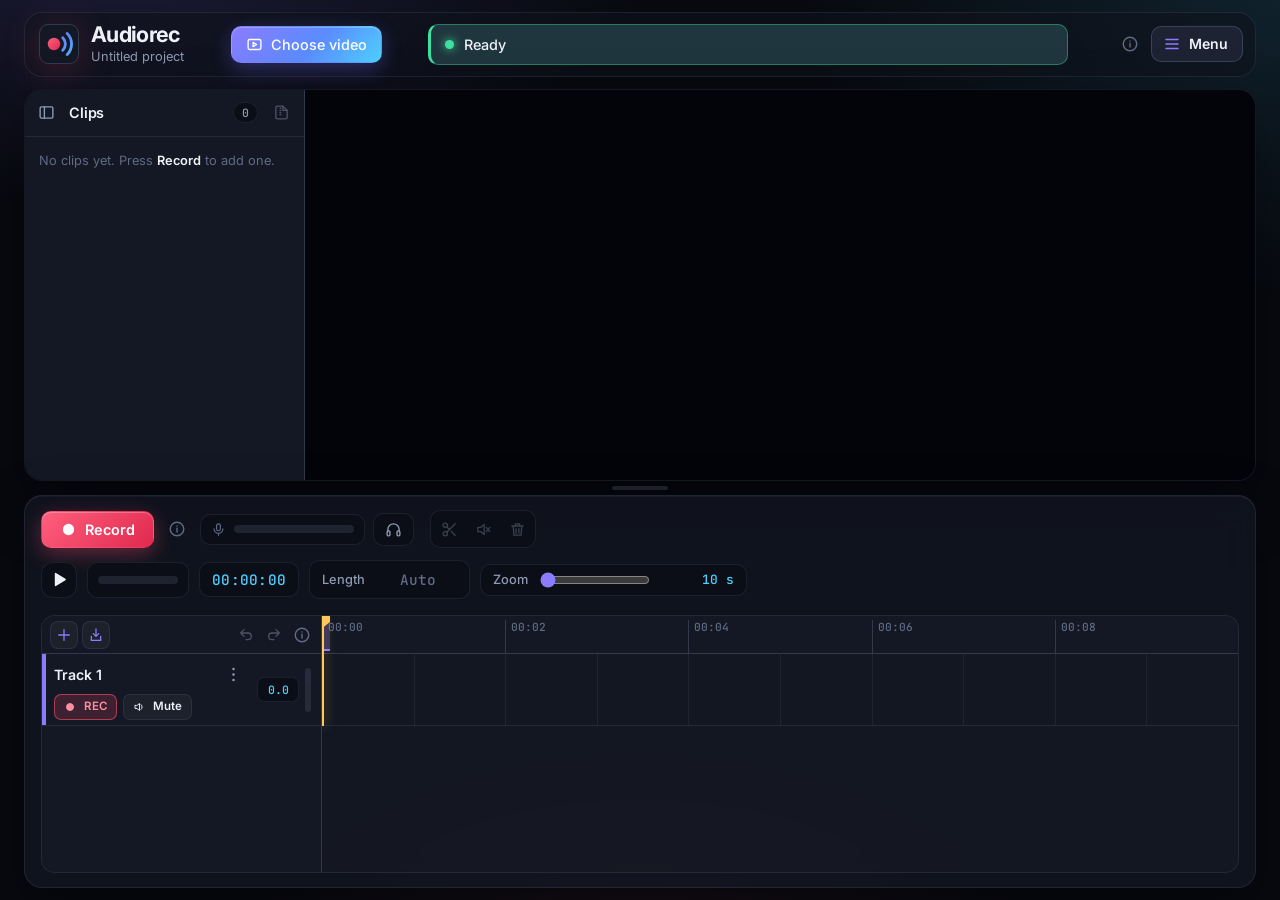
==== app/index.html @ 59762564 "Cut clips with C and keep the timeline view across reloads The cut shortcut moves from S to C. Selec" ====
<!doctype html>
<html lang="en">
<head>
  <meta charset="utf-8">
  <meta name="viewport" content="width=device-width, initial-scale=1">
  <title>Audiorec</title>
  <link rel="icon" type="image/svg+xml" href="data:image/svg+xml,%3Csvg xmlns='http://www.w3.org/2000/svg' viewBox='0 0 64 64'%3E%3Cdefs%3E%3ClinearGradient id='logo-wave' gradientUnits='userSpaceOnUse' x1='0' y1='0' x2='64' y2='64'%3E%3Cstop offset='0' stop-color='%238b7bff'/%3E%3Cstop offset='.55' stop-color='%235b8cff'/%3E%3Cstop offset='1' stop-color='%234fd1ff'/%3E%3C/linearGradient%3E%3ClinearGradient id='logo-dot' gradientUnits='userSpaceOnUse' x1='14' y1='22' x2='34' y2='42'%3E%3Cstop offset='0' stop-color='%23ff5f7e'/%3E%3Cstop offset='1' stop-color='%23e0294f'/%3E%3C/linearGradient%3E%3C/defs%3E%3Crect width='64' height='64' rx='15' fill='%23141824'/%3E%3Crect x='.75' y='.75' width='62.5' height='62.5' rx='14.25' fill='none' stroke='%2394a3c8' stroke-opacity='.28' stroke-width='1.5'/%3E%3Ccircle cx='24' cy='32' r='10' fill='url%28%23logo-dot%29'/%3E%3Cg fill='none' stroke='url%28%23logo-wave%29' stroke-width='4.5' stroke-linecap='round'%3E%3Cpath d='M38 22a14 14 0 0 1 0 20'/%3E%3Cpath d='M45 15a24 24 0 0 1 0 34'/%3E%3C/g%3E%3C/svg%3E">
  <link rel="preconnect" href="https://fonts.googleapis.com">
  <link rel="preconnect" href="https://fonts.gstatic.com" crossorigin>
  <link rel="stylesheet" href="https://fonts.googleapis.com/css2?family=Inter:wght@400;500;600;700&family=JetBrains+Mono:wght@500&display=swap">
  <link rel="stylesheet" href="style.css">
</head>
<body>
  <svg class="icon-library" xmlns="http://www.w3.org/2000/svg" aria-hidden="true"><symbol id="i-info" viewBox="0 0 24 24"><circle cx="12" cy="12" r="9"/><path d="M12 11v5m0-8h.01"/></symbol><symbol id="i-settings" viewBox="0 0 24 24"><path d="M10 2h4l.6 2.3 2 1.1 2.3-.6 2 3.5-1.7 1.7v2.4l1.7 1.7-2 3.5-2.3-.6-2 1.1L14 22h-4l-.6-2.3-2-1.1-2.3.6-2-3.5 1.7-1.7v-2.4L3.1 9.9l2-3.5 2.3.6 2-1.1z"/><circle cx="12" cy="12" r="3"/></symbol><symbol id="i-video" viewBox="0 0 24 24"><rect x="3" y="5" width="18" height="14" rx="2"/><path d="m10 9 5 3-5 3z"/></symbol><symbol id="i-volume" viewBox="0 0 24 24"><path d="M4 9v6h4l5 4V5L8 9zm12-2c3 2 3 8 0 10"/></symbol><symbol id="i-mute" viewBox="0 0 24 24"><path d="M4 9v6h4l5 4V5L8 9zm12 0 5 6m0-6-5 6"/></symbol><symbol id="i-record" viewBox="0 0 24 24"><circle cx="12" cy="12" r="7"/></symbol><symbol id="i-stop" viewBox="0 0 24 24"><rect x="5" y="5" width="14" height="14" rx="2"/></symbol><symbol id="i-plus" viewBox="0 0 24 24"><path d="M12 4v16M4 12h16"/></symbol><symbol id="i-save" viewBox="0 0 24 24"><path d="M4 3h14l3 3v15H3V3zm3 0v7h10V3M7 21v-8h10v8"/></symbol><symbol id="i-open" viewBox="0 0 24 24"><path d="M3 7h7l2 2h9l-2 11H3L1 9h2z"/></symbol><symbol id="i-download" viewBox="0 0 24 24"><path d="M12 3v13m-5-5 5 5 5-5M4 18v3h16v-3"/></symbol><symbol id="i-close" viewBox="0 0 24 24"><path d="M5 5 19 19M19 5 5 19"/></symbol><symbol id="i-file-plus" viewBox="0 0 24 24"><path d="M14 3H6v18h12V7zm0 0v4h4M12 11v6m-3-3h6"/></symbol><symbol id="i-wave" viewBox="0 0 24 24"><path d="M3 12h2m3-5v10m4-14v18m4-13v8m4-5v2"/></symbol><symbol id="i-menu" viewBox="0 0 24 24"><path d="M4 6h16M4 12h16M4 18h16"/></symbol><symbol id="i-sidebar" viewBox="0 0 24 24"><rect x="3" y="4" width="18" height="16" rx="2"/><path d="M9 4v16"/></symbol><symbol id="i-zip" viewBox="0 0 24 24"><path d="M14 3H6a2 2 0 0 0-2 2v14a2 2 0 0 0 2 2h12a2 2 0 0 0 2-2V9z"/><path d="M14 3v6h6M10 6h1m-1 3h1m-1 3h1m-1 3h1"/></symbol><symbol id="i-more" viewBox="0 0 24 24"><circle cx="12" cy="5" r="1.6" fill="currentColor" stroke="none"/><circle cx="12" cy="12" r="1.6" fill="currentColor" stroke="none"/><circle cx="12" cy="19" r="1.6" fill="currentColor" stroke="none"/></symbol><symbol id="i-scissors" viewBox="0 0 24 24"><circle cx="6" cy="6" r="3"/><circle cx="6" cy="18" r="3"/><path d="M20 4 8.1 15.9M14.5 14.5 20 20M8.1 8.1 12 12"/></symbol><symbol id="i-trash" viewBox="0 0 24 24"><path d="M4 7h16M10 11v6m4-6v6M6 7l1 13h10l1-13M9 7V4h6v3"/></symbol><symbol id="i-undo" viewBox="0 0 24 24"><path d="M9 14 4 9l5-5M4 9h11a5 5 0 0 1 0 10h-3"/></symbol><symbol id="i-redo" viewBox="0 0 24 24"><path d="m15 14 5-5-5-5M20 9H9a5 5 0 0 0 0 10h3"/></symbol><symbol id="i-mic" viewBox="0 0 24 24"><rect x="9" y="3" width="6" height="11" rx="3"/><path d="M5 11a7 7 0 0 0 14 0M12 18v3"/></symbol><symbol id="i-headphones" viewBox="0 0 24 24"><path d="M4 15v-3a8 8 0 0 1 16 0v3"/><rect x="3" y="14" width="4" height="7" rx="1.5"/><rect x="17" y="14" width="4" height="7" rx="1.5"/></symbol><symbol id="i-import" viewBox="0 0 24 24"><path d="M12 3v11m-4-4 4 4 4-4M5 14v6h14v-6"/></symbol><symbol id="i-play" viewBox="0 0 24 24"><path d="M7 4.5v15l12-7.5z"/></symbol><symbol id="i-pause" viewBox="0 0 24 24"><path d="M8 5v14m8-14v14"/></symbol><symbol id="i-layers" viewBox="0 0 24 24"><path d="m12 3 9 5-9 5-9-5zm-9 9 9 5 9-5M3 16l9 5 9-5"/></symbol></svg>
  <main class="app">
    <header class="topbar">
      <div class="brand"><svg class="logo" viewBox="0 0 64 64" aria-hidden="true"><defs><linearGradient id="logo-wave" gradientUnits="userSpaceOnUse" x1="0" y1="0" x2="64" y2="64"><stop offset="0" stop-color="#8b7bff"/><stop offset=".55" stop-color="#5b8cff"/><stop offset="1" stop-color="#4fd1ff"/></linearGradient><linearGradient id="logo-dot" gradientUnits="userSpaceOnUse" x1="14" y1="22" x2="34" y2="42"><stop offset="0" stop-color="#ff5f7e"/><stop offset="1" stop-color="#e0294f"/></linearGradient></defs><rect width="64" height="64" rx="15" fill="#141824"/><rect x=".75" y=".75" width="62.5" height="62.5" rx="14.25" fill="none" stroke="#94a3c8" stroke-opacity=".28" stroke-width="1.5"/><circle cx="24" cy="32" r="10" fill="url(#logo-dot)"/><g fill="none" stroke="url(#logo-wave)" stroke-width="4.5" stroke-linecap="round"><path d="M38 22a14 14 0 0 1 0 20"/><path d="M45 15a24 24 0 0 1 0 34"/></g></svg><div><h1>Audiorec</h1><p id="project-name" class="project-name">Untitled project</p></div></div>
      <div class="video-controls"><label id="video-picker" class="button video-picker" for="video-file" title="Choose video"><svg class="icon"><use href="#i-video"/></svg><span id="video-name" class="video-name">Choose video</span></label><input id="video-file" type="file" accept="video/*" hidden></div>
      <span id="status" role="status" aria-live="polite">Ready</span>
      <div class="header-actions"><button class="info-button" type="button" data-tip="tip-files" aria-haspopup="dialog" aria-label="About saving and exporting" title="About saving and exporting"><svg class="icon"><use href="#i-info"/></svg></button><button id="project-menu-button" class="menu-button" type="button" popovertarget="project-menu" title="Project, export and settings"><svg class="icon"><use href="#i-menu"/></svg>Menu</button></div>
      <div id="project-menu" class="menu" popover><button id="new-project" class="menu-item" type="button" title="New project"><svg class="icon"><use href="#i-file-plus"/></svg>New project</button><button id="open-project-button" class="menu-item" type="button" title="Open project"><svg class="icon"><use href="#i-open"/></svg>Open project…</button><input id="open-project" type="file" accept=".audiorec" hidden><button id="save-project" class="menu-item" type="button" title="Save project"><svg class="icon"><use href="#i-save"/></svg>Save project</button><div class="menu-separator" role="separator"></div><button id="export" class="menu-item" type="button" aria-haspopup="dialog" title="Export audio or video"><svg class="icon"><use href="#i-download"/></svg>Export…</button><div class="menu-separator" role="separator"></div><button id="open-settings" class="menu-item" type="button" aria-haspopup="dialog" aria-controls="device-dialog" title="Device settings"><svg class="icon"><use href="#i-settings"/></svg>Settings</button></div>
      <dialog id="tip-files" class="tip" aria-labelledby="tip-files-title"><div class="dialog-heading"><h2 id="tip-files-title"><svg class="icon"><use href="#i-info"/></svg>Saving &amp; exporting</h2><button type="button" class="icon-button ghost tip-close" aria-label="Close" title="Close (Esc)"><svg class="icon"><use href="#i-close"/></svg></button></div><div class="tip-body" tabindex="-1" autofocus><p>The project <strong>autosaves</strong> in this browser.</p><p><strong>New project</strong> clears the video and all recordings — save a copy first if you want to keep them.</p><p><strong>Save project</strong> writes a <code>.audiorec</code> file (video + recordings). The first time it asks where to save; after that — or after <strong>Open project</strong> — it overwrites the same file.</p><p><strong>Export</strong> saves <strong>Audio only</strong> (a WAV of the unmuted tracks) or <strong>Video + audio</strong> (an MP4 with the original picture and the new mix). Choose the <strong>start</strong> and <strong>end</strong>; by default they are the two <strong>export markers</strong> on the timeline ruler, which start at 0 and at the timeline <strong>Length</strong> (the video length unless you set one). Silence is added where nothing plays. The video&#39;s own audio is mixed in only if you tick it.</p></div></dialog>
      <dialog id="tip-recording" class="tip" aria-labelledby="tip-recording-title"><div class="dialog-heading"><h2 id="tip-recording-title"><svg class="icon"><use href="#i-info"/></svg>Recording</h2><button type="button" class="icon-button ghost tip-close" aria-label="Close" title="Close (Esc)"><svg class="icon"><use href="#i-close"/></svg></button></div><div class="tip-body" tabindex="-1" autofocus><p>Choose a video, enable <strong>REC</strong> on the tracks you want, then press <strong>Record</strong> and speak while it plays.</p><p><kbd>Space</kbd> play / pause · <kbd>*</kbd> start / stop recording · <kbd>W</kbd> full screen</p><p><strong>Mute</strong> on the <strong>Video audio</strong> row silences the video&#39;s own sound. It only affects what you hear; Export has its own option for the video audio.</p></div></dialog>
    </header>
    <section id="video-panel" class="panel video-panel" aria-label="Clips and video">
      <aside id="clip-list" class="clip-list" aria-label="Clips"><div class="clip-list-heading"><button id="clip-list-toggle" class="clip-tool ghost" type="button" aria-expanded="true" aria-controls="clip-items" title="Hide the clip list"><svg class="icon"><use href="#i-sidebar"/></svg></button><h2>Clips</h2><span id="clip-count" class="clip-count">0</span><button id="clip-zip" class="clip-tool ghost" type="button" title="Download all clips as a ZIP of WAV files" disabled><svg class="icon"><use href="#i-zip"/></svg></button></div><ol id="clip-items" class="clip-items"></ol><p id="clip-empty" class="clip-empty">No clips yet. Press <strong>Record</strong> to add one.</p></aside>
      <div class="video-frame"><video id="video" playsinline></video><span id="rec-badge" class="rec-badge" aria-hidden="true">REC</span></div>
    </section>
    <div id="splitter" class="splitter" role="separator" aria-orientation="horizontal" aria-label="Resize video and tracks panels" tabindex="0" title="Drag to resize panels (double-click: reset)"></div>
    <section id="tracks-panel" class="panel tracks-panel" aria-label="Audio tracks">
      <div class="section-heading"><div class="heading-start"><div class="record-controls"><button id="record" class="record" type="button" title="Record (*)"><svg class="icon"><use href="#i-record"/></svg>Record</button><button class="info-button" type="button" data-tip="tip-recording" aria-haspopup="dialog" aria-label="How recording works" title="How recording works"><svg class="icon"><use href="#i-info"/></svg></button><button id="input-meter" class="input-meter" type="button" aria-pressed="false" aria-label="Microphone input level" title="Input level: click to listen to the microphone"><svg class="icon"><use href="#i-mic"/></svg><span class="meter-track"><span id="input-meter-fill" class="meter-fill"></span></span></button><button id="monitor" class="monitor-button" type="button" aria-pressed="false" aria-label="Monitor microphone" title="Monitor: hear the microphone"><svg class="icon"><use href="#i-headphones"/></svg></button></div><div class="clip-actions" role="group" aria-label="Clip editing"><button id="cut-clip" class="clip-action" type="button" title="Cut the selected clip at the playhead (C)" disabled><svg class="icon"><use href="#i-scissors"/></svg></button><button id="mute-clips" class="clip-action" type="button" aria-pressed="false" title="Mute the selected clips (M)" disabled><svg class="icon"><use href="#i-mute"/></svg></button><button id="delete-clips" class="clip-action danger-action" type="button" title="Delete the selected clips (Del)" disabled><svg class="icon"><use href="#i-trash"/></svg></button></div></div><div class="heading-actions"><button id="play" class="icon-button play-button" type="button" aria-pressed="false" aria-label="Play" title="Play (Space)"><svg class="icon"><use href="#i-play"/></svg></button><span class="master-meter" title="Output level (all tracks and video)"><span class="meter-track"><span id="master-meter" class="meter-fill"></span></span></span><span id="time-display" class="time-display" aria-label="Playback position">00:00.0</span><label class="length-field" title="Timeline length: mm:ss:ff, mm:ss or seconds; empty = video length. Also the default export range"><span>Length</span><input id="timeline-length" type="text" inputmode="decimal" autocomplete="off" spellcheck="false" placeholder="Auto" aria-label="Timeline length"></label><label class="zoom" title="Visible timeline length (+ / -)"><span>Zoom</span><input id="zoom" type="range" min="0" max="1000" step="1" value="0" aria-label="Visible timeline length"><output id="zoom-level" for="zoom" class="zoom-level">10 s</output></label><div id="volume-popover" class="menu volume-popover" popover><span id="volume-title" class="menu-label"></span><input id="volume-slider" class="volume-slider" type="range" min="0" max="1000" aria-label="Volume"><output id="volume-level" class="volume-level" for="volume-slider"></output><span class="volume-hint">Double-click: 0 dB</span></div></div></div>
      <dialog id="tip-tracks" class="tip" aria-labelledby="tip-tracks-title"><div class="dialog-heading"><h2 id="tip-tracks-title"><svg class="icon"><use href="#i-info"/></svg>Editing tracks</h2><button type="button" class="icon-button ghost tip-close" aria-label="Close" title="Close (Esc)"><svg class="icon"><use href="#i-close"/></svg></button></div><div class="tip-body" tabindex="-1" autofocus><p><strong>Drag</strong> a clip to move it; drag its <strong>edges</strong> to trim start and end. Drop it on <strong>another track</strong> to move it there at the same time position. Hold <kbd>Alt</kbd> while you start dragging to <strong>duplicate</strong> the selected clips instead.</p><p><strong>Double-click</strong> a track or clip name to rename it.</p><p><strong>Click</strong> a clip to select it, <kbd>Shift</kbd>+click to select more, or drag a box over empty space (<kbd>Shift</kbd> adds to the selection); <kbd>Del</kbd> or the trash button removes the selected clips, <kbd>Esc</kbd> clears the selection.</p><p><kbd>C</kbd> or the scissors button <strong>cuts</strong> the selected clips in two at the playhead; <kbd>M</kbd> or the speaker button <strong>mutes</strong> them (press again to unmute).</p><p><kbd>Ctrl</kbd>+<kbd>Z</kbd> undo · <kbd>Ctrl</kbd>+<kbd>Shift</kbd>+<kbd>Z</kbd> or <kbd>Ctrl</kbd>+<kbd>Y</kbd> redo, for every change to tracks and clips.</p><p><strong>Click or drag on the ruler</strong> to move through the video; hold it near an edge to scroll, faster the longer you hold. Times read <code>min:sec:frame</code>, using the video&#39;s frame rate. </p><p>The two <strong>export markers</strong> on the ruler set what Export saves: drag them, press <kbd>I</kbd> / <kbd>O</kbd> to place them at the playhead, double-click one to reset it.</p><p><strong>Zoom</strong> with the slider, <kbd>+</kbd> / <kbd>-</kbd>, or <kbd>Ctrl</kbd> + mouse wheel over the timeline. Fully left shows the whole video; fully right shows 1 second.</p><p>The <strong>import</strong> button above the track names adds audio files at the playhead on the REC track, or drag files from your computer onto a track to place them where you drop.</p><p><strong>Mute</strong> silences a track in playback and leaves it out of the export.</p><p>The <strong>Video audio</strong> row at the top shows the sound of the video, so you can time your voice to it. It can&#39;t be edited; Export can include it.</p></div></dialog>
      <div class="track-area"><div id="track-headers" class="track-headers"><div class="ruler-spacer track-tools"><button id="add-track" class="tool-button" type="button" title="Add track"><svg class="icon"><use href="#i-plus"/></svg></button><button id="import-audio" class="tool-button" type="button" title="Import audio files at the playhead on the REC track"><svg class="icon"><use href="#i-import"/></svg></button><input id="import-file" type="file" accept="audio/*" multiple hidden><span class="track-tools-end"><div class="history" role="group" aria-label="Undo and redo"><button id="undo" class="tool-icon ghost" type="button" aria-label="Undo" title="Undo (Ctrl+Z)" disabled><svg class="icon"><use href="#i-undo"/></svg></button><button id="redo" class="tool-icon ghost" type="button" aria-label="Redo" title="Redo (Ctrl+Shift+Z)" disabled><svg class="icon"><use href="#i-redo"/></svg></button></div><button class="info-button" type="button" data-tip="tip-tracks" aria-haspopup="dialog" aria-label="How to edit tracks" title="How to edit tracks"><svg class="icon"><use href="#i-info"/></svg></button></span></div><div id="video-audio-head" class="track-head video-audio-head" title="Audio of the video: not editable; Export can include it" hidden><div class="track-head-top"><svg class="icon"><use href="#i-video"/></svg><span class="track-name">Video audio</span></div><div class="track-head-bottom"><button id="video-audio-mute" class="muted" type="button" aria-pressed="false" aria-label="Mute video audio"></button></div><div class="track-mix"><button id="video-audio-volume" class="volume-handle" type="button" aria-haspopup="true">0.0</button><span class="out-meter" title="Output level"><span id="video-audio-meter" class="out-meter-fill"></span></span></div></div><div id="track-heads" class="track-heads"></div></div><div id="timeline-scroll" class="timeline-scroll"><div id="timeline" class="timeline"><div id="ruler" class="ruler" title="Move video playhead (click or drag)" aria-label="Video position"></div><div id="video-audio-row" class="lane-row video-audio-row" hidden><div id="video-audio-lane" class="video-audio-lane"><span id="video-audio-note" class="video-audio-note"></span></div></div><div id="tracks" class="tracks"></div><div id="timeline-end" class="timeline-end" aria-hidden="true" hidden></div><div id="mark-in-line" class="mark-line" aria-hidden="true"></div><div id="mark-out-line" class="mark-line" aria-hidden="true"></div><div id="playhead" class="playhead" aria-hidden="true"></div></div></div></div>
    </section>
  </main>
  <dialog id="device-dialog" aria-labelledby="device-title">
    <div class="dialog-heading"><h2 id="device-title">Devices</h2><form method="dialog"><button type="submit" class="icon-button ghost" aria-label="Close settings" title="Close settings (Esc)"><svg class="icon"><use href="#i-close"/></svg></button></form></div>
    <div class="devices"><label>Microphone<select id="input-device"><option value="">Default</option></select><span class="field-hint">Needs the page on localhost or HTTPS.</span></label><label>Output<select id="output-device"><option value="">Default</option></select><span class="field-hint">Output selection depends on the browser.</span></label></div>
    <div class="mic-monitor"><button id="test-mic" type="button" aria-pressed="false" title="Test microphone"><svg class="icon"><use href="#i-record"/></svg>Test microphone</button><div class="meter-group"><label for="mic-level">Microphone level</label><progress id="mic-level" max="100" value="0">0%</progress></div><span id="mic-state" class="hint">Inactive</span></div><div class="mic-option"><button id="enhanced-audio" class="monitor-button" type="button" aria-pressed="false"><svg class="icon"><use href="#i-wave"/></svg>Enhanced audio</button><div class="mic-option-text"><span id="enhanced-state" class="mic-option-state">Off: raw microphone</span><span class="field-hint">Echo cancellation, noise suppression and automatic gain from the browser. Useful with speakers; can lower the voice after each phrase starts.</span></div></div>
  </dialog>
  <dialog id="export-dialog" class="export-dialog" aria-labelledby="export-title">
    <form method="dialog"><div class="dialog-heading"><h2 id="export-title"><svg class="icon"><use href="#i-download"/></svg>Export</h2><button id="export-close" type="button" class="icon-button ghost" aria-label="Close export" title="Close (Esc)"><svg class="icon"><use href="#i-close"/></svg></button></div>
    <fieldset class="export-kinds"><legend>Format</legend><label class="export-kind"><input type="radio" name="export-kind" value="audio" checked><svg class="icon"><use href="#i-wave"/></svg><span class="export-kind-text"><strong>Audio only</strong><span class="field-hint">WAV, 16-bit</span></span></label><label class="export-kind"><input id="export-kind-video" type="radio" name="export-kind" value="video"><svg class="icon"><use href="#i-video"/></svg><span class="export-kind-text"><strong>Video + audio</strong><span id="export-video-hint" class="field-hint">MP4: original picture, new soundtrack</span></span></label></fieldset>
    <label class="export-check"><input id="export-video-audio" type="checkbox"><span>Include the video&#39;s own audio <span class="field-hint">at the Video audio volume</span></span></label>
    <fieldset class="export-range"><legend>Range</legend><div class="export-range-fields"><label class="field">Start<input id="export-start" type="text" inputmode="decimal" autocomplete="off" spellcheck="false"></label><button id="export-start-playhead" type="button" class="export-playhead" title="Start at the playhead">Playhead</button><label class="field">End<input id="export-end" type="text" inputmode="decimal" autocomplete="off" spellcheck="false"></label><button id="export-end-playhead" type="button" class="export-playhead" title="End at the playhead">Playhead</button></div><div class="export-range-presets"><button id="export-markers" type="button" title="Between the export markers on the timeline">Markers</button><button id="export-whole" type="button" title="From 00:00:00 to the timeline length">Whole timeline</button><button id="export-selection" type="button" title="From the first to the last selected clip">Selected clips</button></div></fieldset>
    <p id="export-summary" class="export-summary" aria-live="polite"></p><progress id="export-progress" class="export-progress" max="1" hidden></progress>
    <div class="dialog-actions"><button id="export-cancel" type="button">Cancel</button><button id="export-ok" class="accent" type="submit" autofocus><svg class="icon"><use href="#i-download"/></svg>Export</button></div></form>
  </dialog>
  <dialog id="name-dialog" class="confirm-dialog" aria-labelledby="name-title">
    <form method="dialog"><h2 id="name-title"></h2><label class="field">Name<input id="name-input" type="text" maxlength="80" autocomplete="off" spellcheck="false"></label><div class="dialog-actions"><button id="name-cancel" type="button">Cancel</button><button id="name-ok" class="accent" type="submit" value="ok"></button></div></form>
  </dialog>
  <dialog id="confirm-dialog" class="confirm-dialog" aria-labelledby="confirm-title" aria-describedby="confirm-message">
    <form method="dialog"><h2 id="confirm-title"></h2><p id="confirm-message"></p><div class="dialog-actions"><button id="confirm-cancel" type="submit" value="cancel">Cancel</button><button id="confirm-ok" type="submit" value="ok"></button></div></form>
  </dialog>
  <script src="app.js"></script>
</body>
</html>
---- app/style.css ----
*{box-sizing:border-box}
:root{color-scheme:dark;
  --bg:#07090f;--surface:rgba(20,24,36,.72);--surface-solid:#141824;--raised:#1d2333;--raised-hover:#272f44;
  --line:rgba(148,163,200,.12);--line-strong:rgba(148,163,200,.24);
  --text:#eef1f8;--subtle:#8f9ab3;--muted:#5f6a83;
  --accent:#8b7bff;--accent-2:#4fd1ff;--accent-grad:linear-gradient(135deg,#8b7bff 0%,#5b8cff 55%,#4fd1ff 100%);
  --rec:#ff4d6d;--rec-grad:linear-gradient(135deg,#ff5f7e,#e0294f);
  --ok:#3ee0a1;--warn:#ffc857;
  --radius:18px;--radius-sm:10px;
  --font:"Inter",system-ui,-apple-system,"Segoe UI",sans-serif;--mono:"JetBrains Mono",ui-monospace,Consolas,monospace}
body{margin:0;height:100vh;overflow:hidden;background:var(--bg);color:var(--text);font:14.5px/1.5 var(--font);-webkit-font-smoothing:antialiased;
  background-image:radial-gradient(900px 500px at 10% -10%,rgba(139,123,255,.18),transparent 60%),radial-gradient(800px 500px at 100% 0%,rgba(79,209,255,.12),transparent 60%),radial-gradient(700px 400px at 50% 110%,rgba(255,77,109,.07),transparent 60%);background-attachment:fixed}
.app{width:100%;height:100vh;margin:0;padding:12px clamp(12px,2vw,24px);display:grid;grid-template-rows:auto var(--video-height,minmax(0,1fr)) 14px minmax(0,1fr)}
header,.section-heading{display:flex;align-items:center;gap:12px;flex-wrap:wrap}
.section-heading,.topbar{justify-content:space-between}
h1{font-size:1.35rem;font-weight:700;letter-spacing:-.03em;margin:0;line-height:1.1}
h2{font-size:1rem;font-weight:600;letter-spacing:-.01em;margin:0;display:flex;align-items:center;gap:9px}
h2 .icon{color:var(--accent)}
p{margin:0;color:var(--subtle)}
.hint,#status,.file-name{color:var(--subtle);font-size:.85rem}
strong{color:var(--text);font-weight:600}
kbd{font:500 .78rem var(--mono);padding:2px 7px;border-radius:6px;background:var(--raised);border:1px solid var(--line-strong);border-bottom-width:2px;color:var(--text)}

/* Icons */
.icon-library{position:absolute;width:0;height:0;overflow:hidden}
.icon{width:17px;height:17px;flex:none;fill:none;stroke:currentColor;stroke-width:1.9;stroke-linecap:round;stroke-linejoin:round;vertical-align:middle}

/* Top bar */
.topbar{flex-wrap:nowrap;margin-bottom:12px;padding:10px 12px 10px 14px;border:1px solid var(--line);border-radius:var(--radius);background:rgba(16,19,29,.6);backdrop-filter:blur(14px)}
.brand{display:flex;align-items:center;gap:12px}
.logo{display:block;width:40px;height:40px;flex:none;filter:drop-shadow(0 6px 18px rgba(255,77,109,.22))}
.project-name{font-size:.8rem;color:var(--subtle);max-width:32ch;overflow:hidden;text-overflow:ellipsis;white-space:nowrap}
.header-actions{display:flex;align-items:center;gap:6px;flex:none}

/* Buttons */
button,.button,select{font:500 .9rem/1.2 var(--font);color:var(--text);background:var(--raised);border:1px solid var(--line-strong);border-radius:var(--radius-sm);padding:9px 14px;cursor:pointer;transition:background .18s,border-color .18s,transform .12s,box-shadow .18s,opacity .18s}
button,.button{display:inline-flex;align-items:center;justify-content:center;gap:8px;text-decoration:none;white-space:nowrap;user-select:none}
button:hover,.button:hover{background:var(--raised-hover);border-color:rgba(148,163,200,.38)}
button:active,.button:active{transform:translateY(1px) scale(.98)}
button:focus-visible,.button:focus-visible,select:focus-visible,input:focus-visible{outline:2px solid var(--accent);outline-offset:2px}
button:disabled,select:disabled{opacity:.45;cursor:not-allowed;transform:none}
.icon-button{width:40px;height:40px;padding:0;border-radius:12px}.icon-button .icon{width:19px;height:19px}
.ghost{background:transparent;border-color:transparent;color:var(--subtle)}.ghost:hover{background:var(--raised);color:var(--text);border-color:var(--line)}
.danger{background:var(--rec-grad);border-color:transparent;color:#fff;box-shadow:0 6px 20px rgba(255,77,109,.3),inset 0 1px 0 rgba(255,255,255,.25)}
.danger:hover{background:var(--rec-grad);border-color:transparent;filter:brightness(1.1)}
.primary,.accent{background:var(--accent-grad);border-color:transparent;color:#fff;box-shadow:0 6px 20px rgba(110,110,255,.32),inset 0 1px 0 rgba(255,255,255,.25)}
.primary:hover,.accent:hover{background:var(--accent-grad);border-color:transparent;filter:brightness(1.1);box-shadow:0 8px 26px rgba(110,110,255,.45),inset 0 1px 0 rgba(255,255,255,.25)}
.record{background:var(--rec-grad);border-color:transparent;color:#fff;font-weight:600;padding:9px 18px;box-shadow:0 6px 20px rgba(255,77,109,.35),inset 0 1px 0 rgba(255,255,255,.25)}
.record:hover{background:var(--rec-grad);border-color:transparent;filter:brightness(1.1)}
.record .icon{fill:currentColor}
.record.active{animation:rec-pulse 1.4s ease-in-out infinite}
@keyframes rec-pulse{0%,100%{box-shadow:0 0 0 0 rgba(255,77,109,.55),0 6px 20px rgba(255,77,109,.35)}50%{box-shadow:0 0 0 8px rgba(255,77,109,0),0 6px 20px rgba(255,77,109,.35)}}

/* Panels */
.panel{min-height:0;display:flex;flex-direction:column;background:var(--surface);border:1px solid var(--line);border-radius:var(--radius);padding:14px 16px;backdrop-filter:blur(18px);box-shadow:0 1px 0 rgba(255,255,255,.04) inset,0 24px 60px rgba(0,0,0,.35)}
.video-controls,.record-controls,.heading-start{display:flex;align-items:center;gap:8px;flex:none;min-width:0}
.heading-start{gap:16px}
.clip-actions{display:flex;gap:2px;padding:2px;border-radius:var(--radius-sm);background:#0b0e16;border:1px solid var(--line)}
.clip-action{width:32px;height:32px;padding:0;border-radius:8px;background:transparent;border-color:transparent;color:var(--subtle)}
.clip-action:hover:not(:disabled){background:var(--raised);color:var(--text)}
.danger-action:hover:not(:disabled){color:var(--rec,#ff4d6d)}
.clip-action:disabled{opacity:.35}
.clip-action[aria-pressed=true]{color:var(--warn);background:rgba(255,200,87,.12)}
.input-meter{gap:8px;padding:7px 10px;color:var(--muted);background:#0b0e16;border-color:var(--line)}
.input-meter[aria-pressed=true]{color:var(--ok)}
.input-meter .icon{width:15px;height:15px}
.meter-track{position:relative;width:120px;height:8px;border-radius:999px;background:rgba(148,163,200,.14);overflow:hidden}
.meter-fill{position:absolute;inset:0 auto 0 0;width:0;border-radius:999px;background:linear-gradient(90deg,var(--ok) 0,var(--ok) 70%,var(--warn) 85%,var(--rec) 100%);background-size:120px 100%}
.monitor-button{padding:7px 11px;font-size:.8rem;color:var(--subtle);background:#0b0e16;border-color:var(--line)}
.play-button{width:36px;height:36px;color:var(--text);background:#0b0e16;border-color:var(--line)}
.play-button .icon{fill:currentColor}
.play-button[aria-pressed=true] .icon{fill:none;stroke-width:3}
.monitor-button[aria-pressed=true]{color:var(--ok);background:rgba(62,224,161,.12);border-color:rgba(62,224,161,.5)}
.input-meter.clipping{border-color:rgba(255,77,109,.7);color:var(--rec)}
.video-controls{flex:0 1 auto}
.video-picker{min-width:0;max-width:36ch}
.video-picker:not(.primary){background:rgba(255,255,255,.04);border-color:var(--line);font-weight:500}
.video-picker:not(.primary) .icon{color:var(--accent)}
.video-name{overflow:hidden;text-overflow:ellipsis;white-space:nowrap;min-width:0}
.video-panel{padding:0;overflow:hidden;background:#030409;flex-direction:row}
.clip-list{width:280px;flex:none;display:flex;flex-direction:column;min-height:0;background:var(--surface-solid);border-right:1px solid var(--line-strong)}
.clip-list-heading{display:flex;align-items:center;gap:8px;padding:8px 8px 8px 6px;border-bottom:1px solid var(--line)}
.clip-list-heading h2{flex:1;min-width:0}
.clip-tool{width:30px;height:30px;padding:0;border-radius:8px;flex:none}.clip-tool .icon{width:17px;height:17px}
.clip-list{transition:width .18s ease}
.clip-list.collapsed{width:46px}
.clip-list.collapsed .clip-list-heading{padding:8px;border-bottom:0}
.clip-list.collapsed :is(h2,.clip-count,#clip-zip,.clip-items,.clip-empty){display:none}
.clip-list.collapsed #clip-list-toggle{color:var(--accent)}
.clip-list-heading h2{font-size:.9rem}
.clip-count{font:500 .72rem var(--mono);color:var(--subtle);padding:2px 8px;border-radius:999px;background:var(--well,#0b0e16);border:1px solid var(--line)}
.clip-items{list-style:none;margin:0;padding:6px;overflow:auto;flex:1;min-height:0;display:grid;align-content:start;gap:2px;scrollbar-color:#3a4460 transparent;scrollbar-width:thin}
.clip-items:empty{display:none}
.clip-item{display:grid;grid-template-columns:minmax(0,1fr) auto auto;gap:1px 8px;padding:7px 6px 7px 14px;border-radius:8px;cursor:pointer;box-shadow:inset 3px 0 0 var(--track-color);user-select:none;transition:background .12s}
.clip-item:hover{background:var(--raised)}
.clip-item.selected{background:rgba(79,209,255,.12);box-shadow:inset 3px 0 0 var(--track-color),inset 0 0 0 1px rgba(79,209,255,.55)}
.clip-item.muted-clip{opacity:.5}
.clip-item-name{font-size:.84rem;font-weight:600;overflow:hidden;text-overflow:ellipsis;white-space:nowrap}
.clip-item-time{font:500 .74rem var(--mono);color:var(--accent-2);align-self:center;font-variant-numeric:tabular-nums}
.clip-item-meta{grid-column:1/3;font-size:.72rem;color:var(--muted);overflow:hidden;text-overflow:ellipsis;white-space:nowrap}
.clip-download{grid-column:3;grid-row:1/3;align-self:center;width:28px;height:28px;padding:0;border-radius:7px;color:var(--muted)}.clip-download .icon{width:15px;height:15px}
.clip-item:hover .clip-download,.clip-download:focus-visible{color:var(--text)}
.clip-download:hover{color:var(--accent-2)}
.clip-empty{padding:14px;font-size:.8rem;color:var(--muted)}
.clip-empty[hidden]{display:none}
.file-name{overflow:hidden;text-overflow:ellipsis;white-space:nowrap;min-width:0;max-width:40ch;padding:6px 12px;border-radius:999px;background:rgba(255,255,255,.04);border:1px solid var(--line)}
.video-frame{flex:1;min-height:0;position:relative;overflow:hidden;background:#030409}
video{width:100%;height:100%;display:block;background:#030409;object-fit:contain}
.rec-badge{position:absolute;top:14px;left:14px;display:none;align-items:center;gap:7px;padding:5px 11px 5px 9px;border-radius:999px;background:rgba(10,10,16,.7);backdrop-filter:blur(8px);font:600 .75rem var(--mono);letter-spacing:.08em;color:#fff;border:1px solid rgba(255,77,109,.5);pointer-events:none}
.rec-badge::before{content:"";width:9px;height:9px;border-radius:50%;background:var(--rec);box-shadow:0 0 10px var(--rec);animation:blink 1s steps(2,start) infinite}
body.is-recording .rec-badge{display:inline-flex}
.video-frame:fullscreen{border:0;border-radius:0}
body.is-recording .video-panel{border-color:rgba(255,77,109,.55);box-shadow:0 0 0 1px rgba(255,77,109,.25),0 0 40px rgba(255,77,109,.15)}
@keyframes blink{to{visibility:hidden}}

/* Panel splitter */
.splitter{display:grid;place-items:center;cursor:row-resize;touch-action:none;border-radius:6px}
.splitter::before{content:"";width:56px;height:4px;border-radius:999px;background:var(--line-strong);transition:background .15s,width .15s}
.splitter:hover::before,.splitter.dragging::before,.splitter:focus-visible::before{background:var(--accent);width:96px}
.splitter:focus-visible{outline:none}

/* Track heading */
.section-heading{margin-bottom:4px;flex:none}.heading-actions{display:flex;align-items:center;gap:10px}
.history{display:flex;gap:2px}
.zoom{display:flex;align-items:center;gap:10px;padding:5px 12px;border-radius:var(--radius-sm);border:1px solid var(--line);background:#0b0e16;color:var(--subtle);font-size:.8rem;font-weight:500}
.zoom input{width:110px;accent-color:var(--accent);cursor:pointer}
.zoom-level{min-width:9ch;text-align:right;font:500 .8rem var(--mono);color:var(--accent-2)}
.time-display{font:500 .9rem var(--mono);padding:7px 12px;border-radius:var(--radius-sm);background:#0b0e16;border:1px solid var(--line);color:var(--accent-2);letter-spacing:.02em;min-width:9ch;text-align:center}

/* Track area: header column on the left, scrolling timeline on the right (rows share --row) */
.track-area{--row:72px;--ruler:38px;flex:1;min-height:0;display:grid;grid-template-columns:280px minmax(0,1fr);margin-top:12px;border:1px solid var(--line);border-radius:14px;overflow:hidden;background:rgba(255,255,255,.02)}
.track-headers{overflow:hidden;background:var(--surface-solid);border-right:1px solid var(--line-strong);min-width:0}
.ruler-spacer{position:sticky;top:0;z-index:2;background:var(--surface-solid);height:var(--ruler);border-bottom:1px solid var(--line-strong)}
.track-tools{display:flex;align-items:center;gap:4px;padding:0 6px 0 8px}
.tool-button{width:28px;height:28px;padding:0;border-radius:8px;background:rgba(255,255,255,.04);border-color:var(--line)}
.tool-button .icon{width:16px;height:16px;color:var(--accent)}
.track-tools-end{display:flex;align-items:center;gap:2px;margin-left:auto}
.tool-icon{width:26px;height:26px;padding:0;border-radius:8px}.tool-icon .icon{width:16px;height:16px}
.track-tools .info-button{width:26px;height:26px}
.track-head{--mix:44px;box-shadow:inset 4px 0 0 var(--track-color,transparent);height:var(--row);display:grid;grid-template-columns:minmax(0,1fr) auto;align-content:center;column-gap:10px;row-gap:6px;padding:0 10px 0 12px;border-bottom:1px solid var(--line);min-width:0}
.track-mix{grid-column:2;grid-row:1/3;display:flex;align-items:center;gap:6px}
.volume-handle{min-width:6ch;padding:4px 6px;border-radius:7px;font:500 .72rem var(--mono);color:var(--accent-2);background:#0b0e16;border-color:var(--line);font-variant-numeric:tabular-nums}
.volume-handle:hover,.volume-handle.open{border-color:var(--accent);color:var(--text)}
.volume-popover{min-width:0;width:120px;justify-items:center;gap:8px;padding:10px 8px 12px}
.volume-popover .menu-label{max-width:100%;overflow:hidden;text-overflow:ellipsis;white-space:nowrap;text-align:center}
.volume-slider{writing-mode:vertical-lr;direction:rtl;width:24px;height:180px;margin:4px 0;accent-color:var(--accent);cursor:pointer}
.volume-level{font:500 .9rem var(--mono);color:var(--accent-2);font-variant-numeric:tabular-nums}
.volume-hint{font-size:.68rem;color:var(--muted)}
.master-meter{display:inline-flex;align-items:center;padding:13px 10px;border-radius:var(--radius-sm);background:#0b0e16;border:1px solid var(--line)}
.master-meter.clipping{border-color:rgba(255,77,109,.7)}
.master-meter .meter-track{width:80px}
.master-meter .meter-fill{background-size:80px 100%}
.track-head-top,.track-head-bottom{display:flex;align-items:center;gap:6px;min-width:0}
.track-head .track-name{flex:1;min-width:0;font-size:.88rem;font-weight:600;overflow:hidden;text-overflow:ellipsis;white-space:nowrap;cursor:text}
.track-head-bottom button{font-size:.72rem;font-weight:600;line-height:1.2;padding:5px 9px;border-radius:7px;background:rgba(255,255,255,.04);border-color:var(--line)}
.track-head-bottom button .icon{width:12px;height:12px}
.out-meter{position:relative;width:6px;height:var(--mix);border-radius:3px;background:rgba(148,163,200,.14);overflow:hidden}
.out-meter-fill{position:absolute;left:0;right:0;bottom:0;height:0;background:linear-gradient(0deg,var(--ok) 0,var(--ok) 70%,var(--warn) 85%,var(--rec) 100%) bottom/100% var(--mix) no-repeat}
.out-meter.clipping{box-shadow:0 0 0 1px var(--rec)}
.track-head button[aria-pressed=true]{background:rgba(255,77,109,.18);border-color:rgba(255,77,109,.6);color:#ff8fa3}
.track-head button[aria-pressed=true] .icon{fill:currentColor}
.track-head button.muted[aria-pressed=true]{background:rgba(255,200,87,.14);border-color:rgba(255,200,87,.5);color:var(--warn)}
.track-head button.muted[aria-pressed=true] .icon{fill:none}
.track-more{width:28px;height:28px;border-radius:8px;flex:none}.track-more.open{background:var(--raised);color:var(--text);border-color:var(--line)}
.menu{position:fixed;inset:auto;margin:0;min-width:180px;padding:6px;display:none;gap:2px;background:linear-gradient(180deg,#1b2031,#141826);color:var(--text);border:1px solid var(--line-strong);border-radius:12px;box-shadow:0 18px 50px rgba(0,0,0,.55)}
.menu:popover-open{display:grid;animation:pop .15s ease-out}
.menu-label{padding:4px 10px 2px;font-size:.72rem;font-weight:600;letter-spacing:.04em;text-transform:uppercase;color:var(--muted)}
.swatches{display:grid;grid-template-columns:repeat(4,1fr);gap:6px;padding:4px 10px 8px}
.swatch{width:28px;height:28px;padding:0;border-radius:50%;background:var(--swatch);border:2px solid transparent;box-shadow:inset 0 0 0 1px rgba(255,255,255,.25)}
.swatch:hover{background:var(--swatch);border-color:rgba(255,255,255,.5);filter:brightness(1.1)}
.menu .swatch[aria-pressed=true]{background:var(--swatch);border-color:#fff;box-shadow:0 0 0 2px var(--swatch)}
.menu-separator{height:1px;margin:4px 6px;background:var(--line-strong)}
.menu-item{justify-content:flex-start;width:100%;padding:8px 10px;border-radius:8px;background:transparent;border-color:transparent;font-size:.85rem}
.menu-item.danger-item{color:#ff8fa3}.menu-item.danger-item:hover{background:rgba(255,77,109,.16);border-color:transparent}
.track-heads{padding-bottom:16px}
.video-audio-head,.lane-row.video-audio-row{--video-row:60px;height:var(--video-row);position:sticky;top:var(--ruler);border-bottom:1px solid var(--line-strong)}
.video-audio-head[hidden],.video-audio-row[hidden]{display:none}
.video-audio-head{--mix:32px;z-index:1;background:var(--surface-solid);box-shadow:inset 4px 0 0 var(--subtle)}
.video-audio-head .icon{width:15px;height:15px;color:var(--subtle)}
.video-audio-head .track-name{cursor:default;color:var(--subtle)}
.video-audio-row{z-index:4;background:#0d1019}
.video-audio-lane{position:relative;height:100%;display:flex;align-items:center;overflow:hidden}
.video-audio-note{position:sticky;left:12px;z-index:1;font-size:.75rem;color:var(--muted)}
.timeline-scroll{overflow:auto;min-width:0;isolation:isolate;scrollbar-color:#3a4460 transparent;scrollbar-width:thin}
.timeline{min-width:100%;width:max-content;position:relative}
.playhead{position:absolute;top:0;bottom:0;left:0;width:2px;background:var(--warn);pointer-events:none;z-index:7;box-shadow:0 0 12px rgba(255,200,87,.6)}
.playhead::before{content:"";position:absolute;top:-1px;left:-6px;width:14px;height:12px;background:var(--warn);clip-path:polygon(0 0,100% 0,100% 55%,50% 100%,0 55%);border-radius:2px}
.ruler{height:var(--ruler);position:sticky;top:0;z-index:6;background:var(--surface-solid);overflow:hidden;border-bottom:1px solid var(--line-strong);color:var(--muted);font:500 .7rem var(--mono);cursor:pointer;user-select:none;transition:color .15s}
.ruler{touch-action:none}.ruler:hover{color:var(--subtle)}.ruler.scrubbing{cursor:ew-resize;color:var(--text)}
.tick{position:absolute;top:4px;bottom:0;border-left:1px solid var(--line-strong);padding-left:5px}
.lane-row{height:var(--row);border-bottom:1px solid var(--line);transition:background .12s}
.lane-row.drop-target{background:rgba(79,209,255,.08);box-shadow:inset 0 0 0 1px rgba(79,209,255,.45)}
.clip-lane{height:100%;position:relative;background:repeating-linear-gradient(to right,rgba(148,163,200,.09) 0,rgba(148,163,200,.09) 1px,transparent 1px,transparent var(--grid,80px))}

/* Clips */
.clip{--clip:var(--track-color,#8b7bff);position:absolute;top:13px;height:44px;min-width:8px;background:linear-gradient(180deg,color-mix(in srgb,var(--clip) 60%,transparent),color-mix(in srgb,var(--clip) 38%,transparent));border:1px solid color-mix(in srgb,var(--clip) 75%,#fff 25%);border-radius:8px;display:flex;align-items:flex-start;overflow:hidden;white-space:nowrap;cursor:grab;touch-action:none;font-size:.72rem;font-weight:600;user-select:none;box-shadow:0 4px 14px color-mix(in srgb,var(--clip) 30%,transparent);transition:box-shadow .15s,filter .15s}
.clip:hover{filter:brightness(1.12);box-shadow:0 6px 20px color-mix(in srgb,var(--clip) 45%,transparent)}
.clip.dragging{cursor:grabbing;filter:brightness(1.2);box-shadow:0 10px 26px color-mix(in srgb,var(--clip) 55%,transparent);z-index:3}
.clip.copying{cursor:copy;opacity:.85}
.clip-ghost{position:absolute;top:13px;height:44px;border:1px dashed color-mix(in srgb,var(--track-color,#8b7bff) 80%,#fff 20%);border-radius:8px;background:color-mix(in srgb,var(--track-color,#8b7bff) 12%,transparent);pointer-events:none}
.length-field{display:flex;align-items:center;gap:8px;padding:4px 6px 4px 12px;border-radius:var(--radius-sm);border:1px solid var(--line);background:#0b0e16;color:var(--subtle);font-size:.8rem;font-weight:500}
.length-field input{width:10ch;padding:4px 6px;border:1px solid transparent;border-radius:6px;background:transparent;color:var(--text);font:500 .9rem var(--mono);text-align:center}
.length-field input:focus{outline:none;border-color:var(--accent);background:#0d1019}
.length-field input::placeholder{color:var(--muted)}
.timeline-end{position:absolute;top:0;bottom:0;right:0;z-index:5;pointer-events:none;background:rgba(4,6,12,.55);border-left:2px solid var(--accent-2)}
.timeline-end[hidden]{display:none}
.mark-band{position:absolute;top:0;height:100%;background:rgba(139,123,255,.16);pointer-events:none}
.mark-line{position:absolute;top:0;bottom:0;width:0;border-left:1px dashed rgba(139,123,255,.75);pointer-events:none;z-index:5}
.mark-handle{position:absolute;top:0;bottom:0;z-index:2;width:12px;cursor:ew-resize;touch-action:none}
.mark-in{margin-left:-1px}.mark-out{margin-left:-11px}
.mark-handle::before{content:"";position:absolute;top:2px;bottom:2px;width:7px;border:2px solid var(--accent);background:rgba(139,123,255,.25);transition:background .15s,border-color .15s}
.mark-in::before{left:0;border-right:0;border-radius:3px 0 0 3px}.mark-out::before{right:0;border-left:0;border-radius:0 3px 3px 0}
.mark-handle:hover::before,.mark-handle.dragging::before{background:var(--accent);border-color:#b3a8ff}
.mark-handle.dragging::after{content:attr(data-time);position:absolute;top:5px;padding:1px 6px;border-radius:4px;background:var(--accent);color:#fff;font:500 .68rem var(--mono);white-space:nowrap}
.mark-in.dragging::after{left:14px}.mark-out.dragging::after{right:14px}
.marquee{position:absolute;z-index:8;pointer-events:none;border:1px solid var(--accent-2);border-radius:3px;background:rgba(79,209,255,.12)}
.clip.selected{border-color:#fff;box-shadow:0 0 0 2px var(--accent-2),0 6px 20px rgba(79,209,255,.35);z-index:2}
.clip.muted-clip{opacity:.4;filter:grayscale(.7)}
.clip-wave{position:absolute;top:0;height:100%;pointer-events:none;opacity:.85}
.clip.recording-clip{--clip:var(--rec);pointer-events:none;border-color:var(--rec);animation:rec-clip 1.2s ease-in-out infinite}
@keyframes rec-clip{50%{box-shadow:0 0 0 2px rgba(255,77,109,.35),0 6px 20px rgba(255,77,109,.35)}}
.clip-label{position:relative;z-index:1;padding:3px 12px;pointer-events:none;text-shadow:0 1px 3px rgba(0,0,0,.6);overflow:hidden;text-overflow:ellipsis;max-width:100%}
.editing{outline:2px solid var(--accent);outline-offset:1px;border-radius:5px;background:#0b0e16;cursor:text;user-select:text;text-overflow:clip!important}
.clip-label.editing{pointer-events:auto;text-shadow:none}
.clip-handle{position:absolute;top:0;bottom:0;width:8px;background:rgba(220,225,255,.25);cursor:ew-resize;z-index:1;transition:background .15s}
.clip-handle:hover{background:rgba(220,225,255,.7)}
.clip-handle.left{left:0}.clip-handle.right{right:0}

/* Transport */
#status{--tone:var(--ok);flex:1;min-width:0;max-width:640px;min-height:36px;overflow:hidden;white-space:nowrap;display:flex;align-items:center;gap:10px;padding:9px 14px;border-radius:var(--radius-sm);border:1px solid color-mix(in srgb,var(--tone) 40%,transparent);border-left:3px solid var(--tone);background:color-mix(in srgb,var(--tone) 10%,var(--raised));color:var(--text);font-size:.9rem;font-weight:500;transition:background .3s,border-color .3s}
#status::before{content:"";width:9px;height:9px;border-radius:50%;background:var(--tone);box-shadow:0 0 10px var(--tone);flex:none}
#status[data-kind=error]{--tone:var(--rec)}
#status.faded{opacity:0;visibility:hidden;transition:opacity .4s,visibility 0s .4s}
body.is-recording #status{--tone:var(--rec)}
body.is-recording #status::before{animation:blink 1s steps(2,start) infinite}
#status.flash{animation:status-flash .9s ease-out}
@keyframes status-flash{from{background:color-mix(in srgb,var(--tone) 35%,var(--raised));box-shadow:0 0 0 3px color-mix(in srgb,var(--tone) 25%,transparent)}}

/* Dialogs */
dialog{width:min(92vw,620px);max-height:90vh;overflow-y:auto;background:linear-gradient(180deg,#171b29,#11141e);color:var(--text);border:1px solid var(--line-strong);border-radius:22px;padding:24px;box-shadow:0 30px 90px rgba(0,0,0,.6)}
dialog[open]{animation:pop .2s ease-out}
@keyframes pop{from{opacity:0;transform:translateY(8px) scale(.98)}}
dialog::backdrop{background:rgba(4,6,12,.7);backdrop-filter:blur(6px)}
.dialog-heading{display:flex;align-items:center;justify-content:space-between;gap:16px;margin-bottom:18px}
.dialog-heading h2{font-size:1.15rem}
.field-hint{font-size:.74rem;font-weight:400;color:var(--muted)}
.confirm-dialog{width:min(92vw,420px)}
.confirm-dialog h2{font-size:1.1rem;margin-bottom:8px}
.confirm-dialog p:empty{display:none}
.field{display:grid;gap:7px;margin-top:6px;color:var(--subtle);font-size:.82rem;font-weight:500}
.field input{font:500 .95rem var(--font);color:var(--text);background:#0d1019;border:1px solid var(--line-strong);border-radius:var(--radius-sm);padding:10px 12px}
.dialog-actions{display:flex;justify-content:flex-end;gap:10px;margin-top:22px}

.export-dialog{width:min(92vw,520px)}
.export-dialog h2{display:flex;align-items:center;gap:10px}
.export-dialog fieldset{margin:0 0 16px;padding:0;border:0;min-width:0}
.export-dialog legend{padding:0;margin-bottom:8px;font-size:.72rem;font-weight:600;letter-spacing:.04em;text-transform:uppercase;color:var(--muted)}
.export-kinds{display:grid;grid-template-columns:1fr 1fr;gap:10px}
.export-kinds legend{grid-column:1/-1}
.export-kind{position:relative;display:flex;align-items:center;gap:12px;padding:14px;border-radius:14px;background:rgba(255,255,255,.03);border:1px solid var(--line-strong);cursor:pointer;transition:border-color .15s,background .15s}
.export-kind:hover{background:rgba(255,255,255,.06)}
.export-kind input{position:absolute;opacity:0;pointer-events:none}
.export-kind .icon{flex:none;width:22px;height:22px;color:var(--subtle)}
.export-kind-text{display:grid;gap:3px;min-width:0}
.export-kind-text strong{font-size:.92rem;font-weight:600}
.export-kind:has(input:checked){border-color:var(--accent);background:rgba(139,123,255,.12);box-shadow:0 0 0 1px var(--accent) inset}
.export-kind:has(input:checked) .icon{color:var(--accent)}
.export-kind:has(input:focus-visible){outline:2px solid var(--accent);outline-offset:2px}
.export-kind:has(input:disabled){opacity:.45;cursor:not-allowed}
.export-check{display:flex;align-items:center;gap:10px;margin:0 0 18px;font-size:.88rem;color:var(--text);cursor:pointer}
.export-check input{width:17px;height:17px;accent-color:var(--accent);flex:none}
.export-check:has(input:disabled){opacity:.45;cursor:not-allowed}
.export-check .field-hint{display:block}
.export-range-fields{display:grid;grid-template-columns:minmax(0,1fr) auto minmax(0,1fr) auto;align-items:end;gap:8px}
.export-range-fields .field{margin:0}
.export-range-fields input{min-width:0;font-family:var(--mono);font-size:.9rem}
.export-playhead,.export-range-presets button{padding:9px 11px;font-size:.78rem;color:var(--subtle);background:#0b0e16;border-color:var(--line)}
.export-range-presets{display:flex;gap:8px;flex-wrap:wrap;margin-top:10px}
.export-summary{font:500 .82rem var(--mono);color:var(--accent-2)}
.export-summary.error{color:var(--warn)}
.export-progress{width:100%;height:6px;margin-top:10px;accent-color:var(--accent)}
@media (max-width:520px){.export-kinds{grid-template-columns:1fr}.export-range-fields{grid-template-columns:minmax(0,1fr) auto}}
.menu-button{gap:8px;padding:8px 14px 8px 11px;font-weight:600;font-size:.88rem;background:var(--raised);border-color:var(--line-strong)}
.menu-button .icon{width:18px;height:18px;color:var(--accent)}
.menu-button:hover,.menu-button.open{border-color:var(--accent);background:rgba(139,123,255,.14)}
/* Custom tooltips (see the tooltip block at the end of app.js) */
.tooltip{position:fixed;inset:auto;margin:0;max-width:min(300px,calc(100vw - 16px));padding:6px 10px;display:none;align-items:center;gap:8px;background:linear-gradient(180deg,#1b2031,#141826);color:var(--text);border:1px solid var(--line-strong);border-radius:8px;box-shadow:0 10px 30px rgba(0,0,0,.5);font:500 .78rem/1.4 var(--font);pointer-events:none}
.tooltip:popover-open{display:flex;animation:tooltip-in .12s ease-out}
.tooltip-key{flex:none;font:500 .7rem var(--mono);color:var(--accent-2);padding:1px 6px;border-radius:5px;background:var(--raised);border:1px solid var(--line-strong)}
@keyframes tooltip-in{from{opacity:0;transform:translateY(-2px)}}
/* Contextual info */
.info-button{width:30px;height:30px;padding:0;border-radius:50%;background:transparent;border-color:transparent;color:var(--muted)}
.info-button:hover,.info-button.open{background:var(--raised);border-color:var(--line);color:var(--accent)}
.info-button .icon{width:18px;height:18px}
dialog.tip{width:min(92vw,680px)}
.tip h2{display:flex;align-items:center;gap:10px}
.tip-body{display:grid;gap:14px;font-size:.95rem;line-height:1.65;outline:none}
.tip-body p{color:var(--subtle)}.tip-body strong{color:var(--text);font-weight:600}
.tip code{font:500 .85rem var(--mono);color:var(--accent-2)}
.devices{display:grid;grid-template-columns:repeat(2,minmax(0,1fr));gap:16px}
.devices label{display:grid;gap:7px;color:var(--subtle);font-size:.82rem;font-weight:500}
.devices select{width:100%;min-width:0;padding:10px 12px;background:#0d1019}
.mic-monitor{display:flex;align-items:center;gap:14px;flex-wrap:wrap;margin-top:18px;padding:14px;border-radius:14px;background:rgba(255,255,255,.03);border:1px solid var(--line)}
.meter-group{display:grid;gap:6px;flex:1;min-width:150px;color:var(--subtle);font-size:.8rem;font-weight:500}
#mic-level{width:100%;height:10px;appearance:none;border:0;border-radius:999px;background:#0b0e16;overflow:hidden}
#mic-level::-webkit-progress-bar{background:#0b0e16;border-radius:999px}
#mic-level::-webkit-progress-value{background:linear-gradient(90deg,var(--ok),var(--warn) 75%,var(--rec));border-radius:999px;transition:width .05s}
#mic-level::-moz-progress-bar{background:linear-gradient(90deg,var(--ok),var(--warn) 75%,var(--rec));border-radius:999px}
.mic-option{display:flex;align-items:center;gap:14px;margin-top:12px;padding:14px;border-radius:14px;background:rgba(255,255,255,.03);border:1px solid var(--line)}
.mic-option .monitor-button{flex:none;padding:9px 14px;font-size:.85rem}
.mic-option-text{display:grid;gap:3px;min-width:0}
.mic-option-state{font-size:.85rem;font-weight:600;color:var(--text)}
#test-mic[aria-pressed=true]{background:rgba(62,224,161,.14);border-color:rgba(62,224,161,.5);color:var(--ok)}

@media(max-width:620px){.clip-list{display:none}.devices{grid-template-columns:1fr}.panel{padding:14px}.project-name{max-width:16ch}.file-name{max-width:100%}}
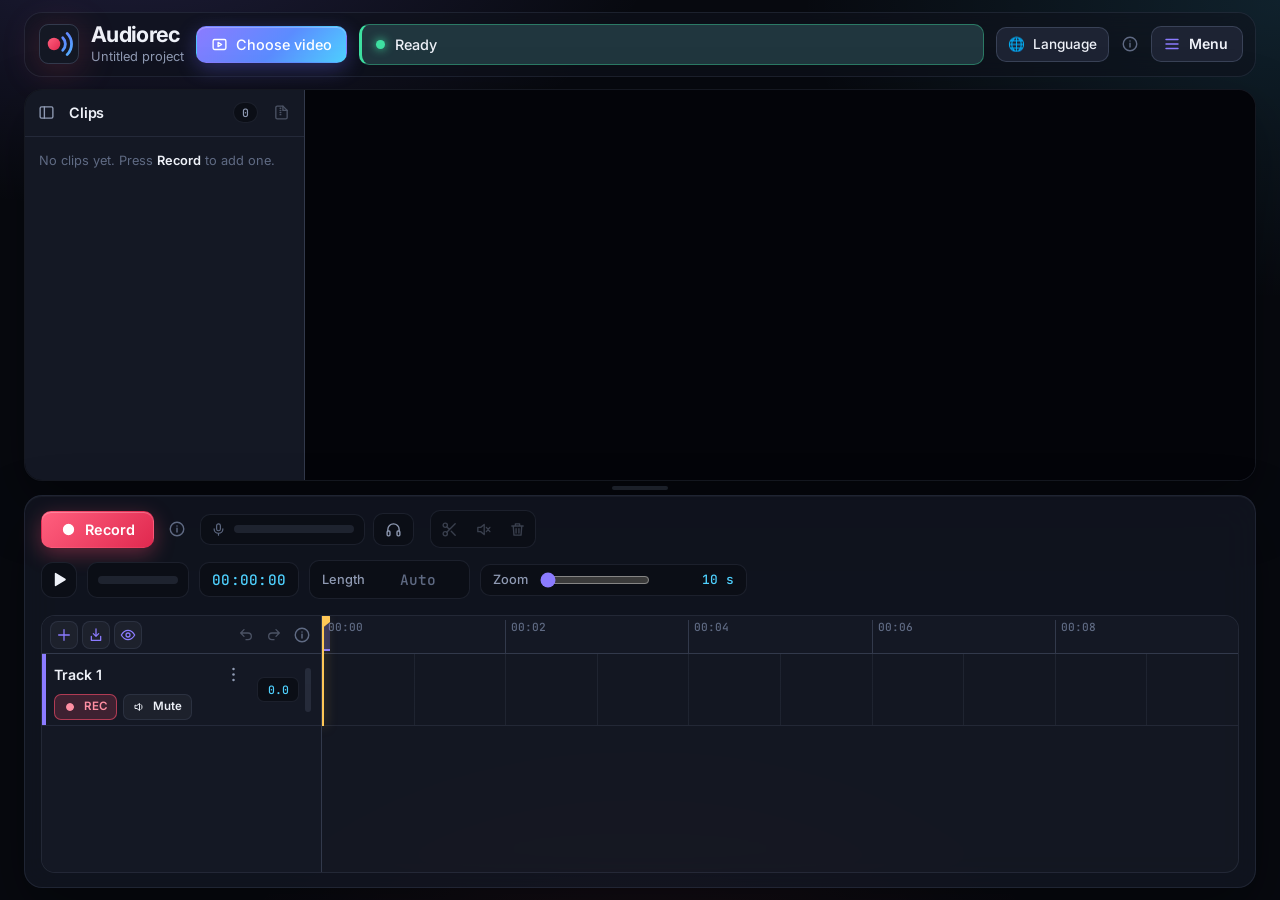
==== commit 0ce2fed2: "Add Italian, Spanish, Russian and Chinese interface translations Locale files, a language selector o" ====
--- a/app/index.html
+++ b/app/index.html
@@ -11,28 +11,35 @@
   <link rel="stylesheet" href="style.css">
 </head>
 <body>
-  <svg class="icon-library" xmlns="http://www.w3.org/2000/svg" aria-hidden="true"><symbol id="i-info" viewBox="0 0 24 24"><circle cx="12" cy="12" r="9"/><path d="M12 11v5m0-8h.01"/></symbol><symbol id="i-settings" viewBox="0 0 24 24"><path d="M10 2h4l.6 2.3 2 1.1 2.3-.6 2 3.5-1.7 1.7v2.4l1.7 1.7-2 3.5-2.3-.6-2 1.1L14 22h-4l-.6-2.3-2-1.1-2.3.6-2-3.5 1.7-1.7v-2.4L3.1 9.9l2-3.5 2.3.6 2-1.1z"/><circle cx="12" cy="12" r="3"/></symbol><symbol id="i-video" viewBox="0 0 24 24"><rect x="3" y="5" width="18" height="14" rx="2"/><path d="m10 9 5 3-5 3z"/></symbol><symbol id="i-volume" viewBox="0 0 24 24"><path d="M4 9v6h4l5 4V5L8 9zm12-2c3 2 3 8 0 10"/></symbol><symbol id="i-mute" viewBox="0 0 24 24"><path d="M4 9v6h4l5 4V5L8 9zm12 0 5 6m0-6-5 6"/></symbol><symbol id="i-record" viewBox="0 0 24 24"><circle cx="12" cy="12" r="7"/></symbol><symbol id="i-stop" viewBox="0 0 24 24"><rect x="5" y="5" width="14" height="14" rx="2"/></symbol><symbol id="i-plus" viewBox="0 0 24 24"><path d="M12 4v16M4 12h16"/></symbol><symbol id="i-save" viewBox="0 0 24 24"><path d="M4 3h14l3 3v15H3V3zm3 0v7h10V3M7 21v-8h10v8"/></symbol><symbol id="i-open" viewBox="0 0 24 24"><path d="M3 7h7l2 2h9l-2 11H3L1 9h2z"/></symbol><symbol id="i-download" viewBox="0 0 24 24"><path d="M12 3v13m-5-5 5 5 5-5M4 18v3h16v-3"/></symbol><symbol id="i-close" viewBox="0 0 24 24"><path d="M5 5 19 19M19 5 5 19"/></symbol><symbol id="i-file-plus" viewBox="0 0 24 24"><path d="M14 3H6v18h12V7zm0 0v4h4M12 11v6m-3-3h6"/></symbol><symbol id="i-wave" viewBox="0 0 24 24"><path d="M3 12h2m3-5v10m4-14v18m4-13v8m4-5v2"/></symbol><symbol id="i-menu" viewBox="0 0 24 24"><path d="M4 6h16M4 12h16M4 18h16"/></symbol><symbol id="i-sidebar" viewBox="0 0 24 24"><rect x="3" y="4" width="18" height="16" rx="2"/><path d="M9 4v16"/></symbol><symbol id="i-zip" viewBox="0 0 24 24"><path d="M14 3H6a2 2 0 0 0-2 2v14a2 2 0 0 0 2 2h12a2 2 0 0 0 2-2V9z"/><path d="M14 3v6h6M10 6h1m-1 3h1m-1 3h1m-1 3h1"/></symbol><symbol id="i-more" viewBox="0 0 24 24"><circle cx="12" cy="5" r="1.6" fill="currentColor" stroke="none"/><circle cx="12" cy="12" r="1.6" fill="currentColor" stroke="none"/><circle cx="12" cy="19" r="1.6" fill="currentColor" stroke="none"/></symbol><symbol id="i-scissors" viewBox="0 0 24 24"><circle cx="6" cy="6" r="3"/><circle cx="6" cy="18" r="3"/><path d="M20 4 8.1 15.9M14.5 14.5 20 20M8.1 8.1 12 12"/></symbol><symbol id="i-trash" viewBox="0 0 24 24"><path d="M4 7h16M10 11v6m4-6v6M6 7l1 13h10l1-13M9 7V4h6v3"/></symbol><symbol id="i-undo" viewBox="0 0 24 24"><path d="M9 14 4 9l5-5M4 9h11a5 5 0 0 1 0 10h-3"/></symbol><symbol id="i-redo" viewBox="0 0 24 24"><path d="m15 14 5-5-5-5M20 9H9a5 5 0 0 0 0 10h3"/></symbol><symbol id="i-mic" viewBox="0 0 24 24"><rect x="9" y="3" width="6" height="11" rx="3"/><path d="M5 11a7 7 0 0 0 14 0M12 18v3"/></symbol><symbol id="i-headphones" viewBox="0 0 24 24"><path d="M4 15v-3a8 8 0 0 1 16 0v3"/><rect x="3" y="14" width="4" height="7" rx="1.5"/><rect x="17" y="14" width="4" height="7" rx="1.5"/></symbol><symbol id="i-import" viewBox="0 0 24 24"><path d="M12 3v11m-4-4 4 4 4-4M5 14v6h14v-6"/></symbol><symbol id="i-play" viewBox="0 0 24 24"><path d="M7 4.5v15l12-7.5z"/></symbol><symbol id="i-pause" viewBox="0 0 24 24"><path d="M8 5v14m8-14v14"/></symbol><symbol id="i-layers" viewBox="0 0 24 24"><path d="m12 3 9 5-9 5-9-5zm-9 9 9 5 9-5M3 16l9 5 9-5"/></symbol></svg>
+  <svg class="icon-library" xmlns="http://www.w3.org/2000/svg" aria-hidden="true"><symbol id="i-info" viewBox="0 0 24 24"><circle cx="12" cy="12" r="9"/><path d="M12 11v5m0-8h.01"/></symbol><symbol id="i-settings" viewBox="0 0 24 24"><path d="M10 2h4l.6 2.3 2 1.1 2.3-.6 2 3.5-1.7 1.7v2.4l1.7 1.7-2 3.5-2.3-.6-2 1.1L14 22h-4l-.6-2.3-2-1.1-2.3.6-2-3.5 1.7-1.7v-2.4L3.1 9.9l2-3.5 2.3.6 2-1.1z"/><circle cx="12" cy="12" r="3"/></symbol><symbol id="i-video" viewBox="0 0 24 24"><rect x="3" y="5" width="18" height="14" rx="2"/><path d="m10 9 5 3-5 3z"/></symbol><symbol id="i-volume" viewBox="0 0 24 24"><path d="M4 9v6h4l5 4V5L8 9zm12-2c3 2 3 8 0 10"/></symbol><symbol id="i-mute" viewBox="0 0 24 24"><path d="M4 9v6h4l5 4V5L8 9zm12 0 5 6m0-6-5 6"/></symbol><symbol id="i-record" viewBox="0 0 24 24"><circle cx="12" cy="12" r="7"/></symbol><symbol id="i-stop" viewBox="0 0 24 24"><rect x="5" y="5" width="14" height="14" rx="2"/></symbol><symbol id="i-plus" viewBox="0 0 24 24"><path d="M12 4v16M4 12h16"/></symbol><symbol id="i-save" viewBox="0 0 24 24"><path d="M4 3h14l3 3v15H3V3zm3 0v7h10V3M7 21v-8h10v8"/></symbol><symbol id="i-open" viewBox="0 0 24 24"><path d="M3 7h7l2 2h9l-2 11H3L1 9h2z"/></symbol><symbol id="i-download" viewBox="0 0 24 24"><path d="M12 3v13m-5-5 5 5 5-5M4 18v3h16v-3"/></symbol><symbol id="i-close" viewBox="0 0 24 24"><path d="M5 5 19 19M19 5 5 19"/></symbol><symbol id="i-file-plus" viewBox="0 0 24 24"><path d="M14 3H6v18h12V7zm0 0v4h4M12 11v6m-3-3h6"/></symbol><symbol id="i-wave" viewBox="0 0 24 24"><path d="M3 12h2m3-5v10m4-14v18m4-13v8m4-5v2"/></symbol><symbol id="i-menu" viewBox="0 0 24 24"><path d="M4 6h16M4 12h16M4 18h16"/></symbol><symbol id="i-sidebar" viewBox="0 0 24 24"><rect x="3" y="4" width="18" height="16" rx="2"/><path d="M9 4v16"/></symbol><symbol id="i-zip" viewBox="0 0 24 24"><path d="M14 3H6a2 2 0 0 0-2 2v14a2 2 0 0 0 2 2h12a2 2 0 0 0 2-2V9z"/><path d="M14 3v6h6M10 6h1m-1 3h1m-1 3h1m-1 3h1"/></symbol><symbol id="i-more" viewBox="0 0 24 24"><circle cx="12" cy="5" r="1.6" fill="currentColor" stroke="none"/><circle cx="12" cy="12" r="1.6" fill="currentColor" stroke="none"/><circle cx="12" cy="19" r="1.6" fill="currentColor" stroke="none"/></symbol><symbol id="i-scissors" viewBox="0 0 24 24"><circle cx="6" cy="6" r="3"/><circle cx="6" cy="18" r="3"/><path d="M20 4 8.1 15.9M14.5 14.5 20 20M8.1 8.1 12 12"/></symbol><symbol id="i-trash" viewBox="0 0 24 24"><path d="M4 7h16M10 11v6m4-6v6M6 7l1 13h10l1-13M9 7V4h6v3"/></symbol><symbol id="i-undo" viewBox="0 0 24 24"><path d="M9 14 4 9l5-5M4 9h11a5 5 0 0 1 0 10h-3"/></symbol><symbol id="i-redo" viewBox="0 0 24 24"><path d="m15 14 5-5-5-5M20 9H9a5 5 0 0 0 0 10h3"/></symbol><symbol id="i-mic" viewBox="0 0 24 24"><rect x="9" y="3" width="6" height="11" rx="3"/><path d="M5 11a7 7 0 0 0 14 0M12 18v3"/></symbol><symbol id="i-headphones" viewBox="0 0 24 24"><path d="M4 15v-3a8 8 0 0 1 16 0v3"/><rect x="3" y="14" width="4" height="7" rx="1.5"/><rect x="17" y="14" width="4" height="7" rx="1.5"/></symbol><symbol id="i-import" viewBox="0 0 24 24"><path d="M12 3v11m-4-4 4 4 4-4M5 14v6h14v-6"/></symbol><symbol id="i-play" viewBox="0 0 24 24"><path d="M7 4.5v15l12-7.5z"/></symbol><symbol id="i-pause" viewBox="0 0 24 24"><path d="M8 5v14m8-14v14"/></symbol><symbol id="i-eye" viewBox="0 0 24 24"><path d="M2 12s4-7 10-7 10 7 10 7-4 7-10 7-10-7-10-7z"/><circle cx="12" cy="12" r="3"/></symbol><symbol id="i-eye-off" viewBox="0 0 24 24"><path d="M4.5 5.5 19.5 18.5M9.5 9.4A3 3 0 0 0 12 15a3 3 0 0 0 2.6-1.5M6.4 6.9C3.9 8.5 2 12 2 12s4 7 10 7c1.6 0 3-.4 4.3-1M10 5.2A9 9 0 0 1 12 5c6 0 10 7 10 7s-1 1.7-2.7 3.4"/></symbol><symbol id="i-layers" viewBox="0 0 24 24"><path d="m12 3 9 5-9 5-9-5zm-9 9 9 5 9-5M3 16l9 5 9-5"/></symbol></svg>
   <main class="app">
     <header class="topbar">
       <div class="brand"><svg class="logo" viewBox="0 0 64 64" aria-hidden="true"><defs><linearGradient id="logo-wave" gradientUnits="userSpaceOnUse" x1="0" y1="0" x2="64" y2="64"><stop offset="0" stop-color="#8b7bff"/><stop offset=".55" stop-color="#5b8cff"/><stop offset="1" stop-color="#4fd1ff"/></linearGradient><linearGradient id="logo-dot" gradientUnits="userSpaceOnUse" x1="14" y1="22" x2="34" y2="42"><stop offset="0" stop-color="#ff5f7e"/><stop offset="1" stop-color="#e0294f"/></linearGradient></defs><rect width="64" height="64" rx="15" fill="#141824"/><rect x=".75" y=".75" width="62.5" height="62.5" rx="14.25" fill="none" stroke="#94a3c8" stroke-opacity=".28" stroke-width="1.5"/><circle cx="24" cy="32" r="10" fill="url(#logo-dot)"/><g fill="none" stroke="url(#logo-wave)" stroke-width="4.5" stroke-linecap="round"><path d="M38 22a14 14 0 0 1 0 20"/><path d="M45 15a24 24 0 0 1 0 34"/></g></svg><div><h1>Audiorec</h1><p id="project-name" class="project-name">Untitled project</p></div></div>
       <div class="video-controls"><label id="video-picker" class="button video-picker" for="video-file" title="Choose video"><svg class="icon"><use href="#i-video"/></svg><span id="video-name" class="video-name">Choose video</span></label><input id="video-file" type="file" accept="video/*" hidden></div>
       <span id="status" role="status" aria-live="polite">Ready</span>
-      <div class="header-actions"><button class="info-button" type="button" data-tip="tip-files" aria-haspopup="dialog" aria-label="About saving and exporting" title="About saving and exporting"><svg class="icon"><use href="#i-info"/></svg></button><button id="project-menu-button" class="menu-button" type="button" popovertarget="project-menu" title="Project, export and settings"><svg class="icon"><use href="#i-menu"/></svg>Menu</button></div>
+      <div class="header-actions"><button id="language-button" class="language-button" type="button" popovertarget="language-menu" aria-label="Language" title="Language"><span aria-hidden="true">🌐</span><span>Language</span></button><button class="info-button" type="button" data-tip="tip-files" aria-haspopup="dialog" aria-label="About saving and exporting" title="About saving and exporting"><svg class="icon"><use href="#i-info"/></svg></button><button id="project-menu-button" class="menu-button" type="button" popovertarget="project-menu" title="Project, export and settings"><svg class="icon"><use href="#i-menu"/></svg>Menu</button></div>
+      <div id="language-menu" class="menu language-menu" popover aria-label="Language"><span class="menu-label">Language</span><p class="language-hint">The page reloads in the chosen language.</p><div id="language-options"></div></div>
       <div id="project-menu" class="menu" popover><button id="new-project" class="menu-item" type="button" title="New project"><svg class="icon"><use href="#i-file-plus"/></svg>New project</button><button id="open-project-button" class="menu-item" type="button" title="Open project"><svg class="icon"><use href="#i-open"/></svg>Open project…</button><input id="open-project" type="file" accept=".audiorec" hidden><button id="save-project" class="menu-item" type="button" title="Save project"><svg class="icon"><use href="#i-save"/></svg>Save project</button><div class="menu-separator" role="separator"></div><button id="export" class="menu-item" type="button" aria-haspopup="dialog" title="Export audio or video"><svg class="icon"><use href="#i-download"/></svg>Export…</button><div class="menu-separator" role="separator"></div><button id="open-settings" class="menu-item" type="button" aria-haspopup="dialog" aria-controls="device-dialog" title="Device settings"><svg class="icon"><use href="#i-settings"/></svg>Settings</button></div>
-      <dialog id="tip-files" class="tip" aria-labelledby="tip-files-title"><div class="dialog-heading"><h2 id="tip-files-title"><svg class="icon"><use href="#i-info"/></svg>Saving &amp; exporting</h2><button type="button" class="icon-button ghost tip-close" aria-label="Close" title="Close (Esc)"><svg class="icon"><use href="#i-close"/></svg></button></div><div class="tip-body" tabindex="-1" autofocus><p>The project <strong>autosaves</strong> in this browser.</p><p><strong>New project</strong> clears the video and all recordings — save a copy first if you want to keep them.</p><p><strong>Save project</strong> writes a <code>.audiorec</code> file (video + recordings). The first time it asks where to save; after that — or after <strong>Open project</strong> — it overwrites the same file.</p><p><strong>Export</strong> saves <strong>Audio only</strong> (a WAV of the unmuted tracks) or <strong>Video + audio</strong> (an MP4 with the original picture and the new mix). Choose the <strong>start</strong> and <strong>end</strong>; by default they are the two <strong>export markers</strong> on the timeline ruler, which start at 0 and at the timeline <strong>Length</strong> (the video length unless you set one). Silence is added where nothing plays. The video&#39;s own audio is mixed in only if you tick it.</p></div></dialog>
-      <dialog id="tip-recording" class="tip" aria-labelledby="tip-recording-title"><div class="dialog-heading"><h2 id="tip-recording-title"><svg class="icon"><use href="#i-info"/></svg>Recording</h2><button type="button" class="icon-button ghost tip-close" aria-label="Close" title="Close (Esc)"><svg class="icon"><use href="#i-close"/></svg></button></div><div class="tip-body" tabindex="-1" autofocus><p>Choose a video, enable <strong>REC</strong> on the tracks you want, then press <strong>Record</strong> and speak while it plays.</p><p><kbd>Space</kbd> play / pause · <kbd>*</kbd> start / stop recording · <kbd>W</kbd> full screen</p><p><strong>Mute</strong> on the <strong>Video audio</strong> row silences the video&#39;s own sound. It only affects what you hear; Export has its own option for the video audio.</p></div></dialog>
+      <dialog id="tip-files" class="tip" aria-labelledby="tip-files-title"><div class="dialog-heading"><h2 id="tip-files-title"><svg class="icon"><use href="#i-info"/></svg>Saving &amp; exporting</h2><button type="button" class="icon-button ghost tip-close" aria-label="Close" title="Close (Esc)"><svg class="icon"><use href="#i-close"/></svg></button></div><div class="tip-body" tabindex="-1" autofocus><p data-i18n-html="tip-files-1">The project <strong>autosaves</strong> in this browser.</p><p data-i18n-html="tip-files-2"><strong>New project</strong> clears the video and all recordings — save a copy first if you want to keep them.</p><p data-i18n-html="tip-files-3"><strong>Save project</strong> writes a <code>.audiorec</code> file (video + recordings). The first time it asks where to save; after that — or after <strong>Open project</strong> — it overwrites the same file.</p><p data-i18n-html="tip-files-4"><strong>Export</strong> saves <strong>Audio only</strong> (a WAV of the unmuted tracks) or <strong>Video + audio</strong> (an MP4 with the original picture and the new mix). Choose the <strong>start</strong> and <strong>end</strong>; by default they are the two <strong>export markers</strong> on the timeline ruler, which start at 0 and at the timeline <strong>Length</strong> (the video length unless you set one). Silence is added where nothing plays. The video&#39;s own audio is mixed in only if you tick it.</p></div></dialog>
+      <dialog id="tip-recording" class="tip" aria-labelledby="tip-recording-title"><div class="dialog-heading"><h2 id="tip-recording-title"><svg class="icon"><use href="#i-info"/></svg>Recording</h2><button type="button" class="icon-button ghost tip-close" aria-label="Close" title="Close (Esc)"><svg class="icon"><use href="#i-close"/></svg></button></div><div class="tip-body" tabindex="-1" autofocus><p data-i18n-html="tip-recording-1">Choose a video, enable <strong>REC</strong> on the tracks you want, then press <strong>Record</strong> and speak while it plays.</p><p data-i18n-html="tip-recording-2"><kbd>Space</kbd> play / pause · <kbd>*</kbd> start / stop recording · <kbd>W</kbd> full screen</p><p data-i18n-html="tip-recording-3"><strong>Mute</strong> on the <strong>Video audio</strong> row silences the video&#39;s own sound. It only affects what you hear; Export has its own option for the video audio.</p></div></dialog>
     </header>
     <section id="video-panel" class="panel video-panel" aria-label="Clips and video">
-      <aside id="clip-list" class="clip-list" aria-label="Clips"><div class="clip-list-heading"><button id="clip-list-toggle" class="clip-tool ghost" type="button" aria-expanded="true" aria-controls="clip-items" title="Hide the clip list"><svg class="icon"><use href="#i-sidebar"/></svg></button><h2>Clips</h2><span id="clip-count" class="clip-count">0</span><button id="clip-zip" class="clip-tool ghost" type="button" title="Download all clips as a ZIP of WAV files" disabled><svg class="icon"><use href="#i-zip"/></svg></button></div><ol id="clip-items" class="clip-items"></ol><p id="clip-empty" class="clip-empty">No clips yet. Press <strong>Record</strong> to add one.</p></aside>
+      <aside id="clip-list" class="clip-list" aria-label="Clips"><div class="clip-list-heading"><button id="clip-list-toggle" class="clip-tool ghost" type="button" aria-expanded="true" aria-controls="clip-items" title="Hide the clip list"><svg class="icon"><use href="#i-sidebar"/></svg></button><h2>Clips</h2><span id="clip-count" translate="no" class="clip-count">0</span><button id="clip-zip" class="clip-tool ghost" type="button" title="Download all clips as a ZIP of WAV files" disabled><svg class="icon"><use href="#i-zip"/></svg></button></div><ol id="clip-items" class="clip-items"></ol><p id="clip-empty" class="clip-empty" data-i18n-html="clip-empty">No clips yet. Press <strong>Record</strong> to add one.</p></aside>
       <div class="video-frame"><video id="video" playsinline></video><span id="rec-badge" class="rec-badge" aria-hidden="true">REC</span></div>
     </section>
     <div id="splitter" class="splitter" role="separator" aria-orientation="horizontal" aria-label="Resize video and tracks panels" tabindex="0" title="Drag to resize panels (double-click: reset)"></div>
     <section id="tracks-panel" class="panel tracks-panel" aria-label="Audio tracks">
-      <div class="section-heading"><div class="heading-start"><div class="record-controls"><button id="record" class="record" type="button" title="Record (*)"><svg class="icon"><use href="#i-record"/></svg>Record</button><button class="info-button" type="button" data-tip="tip-recording" aria-haspopup="dialog" aria-label="How recording works" title="How recording works"><svg class="icon"><use href="#i-info"/></svg></button><button id="input-meter" class="input-meter" type="button" aria-pressed="false" aria-label="Microphone input level" title="Input level: click to listen to the microphone"><svg class="icon"><use href="#i-mic"/></svg><span class="meter-track"><span id="input-meter-fill" class="meter-fill"></span></span></button><button id="monitor" class="monitor-button" type="button" aria-pressed="false" aria-label="Monitor microphone" title="Monitor: hear the microphone"><svg class="icon"><use href="#i-headphones"/></svg></button></div><div class="clip-actions" role="group" aria-label="Clip editing"><button id="cut-clip" class="clip-action" type="button" title="Cut the selected clip at the playhead (C)" disabled><svg class="icon"><use href="#i-scissors"/></svg></button><button id="mute-clips" class="clip-action" type="button" aria-pressed="false" title="Mute the selected clips (M)" disabled><svg class="icon"><use href="#i-mute"/></svg></button><button id="delete-clips" class="clip-action danger-action" type="button" title="Delete the selected clips (Del)" disabled><svg class="icon"><use href="#i-trash"/></svg></button></div></div><div class="heading-actions"><button id="play" class="icon-button play-button" type="button" aria-pressed="false" aria-label="Play" title="Play (Space)"><svg class="icon"><use href="#i-play"/></svg></button><span class="master-meter" title="Output level (all tracks and video)"><span class="meter-track"><span id="master-meter" class="meter-fill"></span></span></span><span id="time-display" class="time-display" aria-label="Playback position">00:00.0</span><label class="length-field" title="Timeline length: mm:ss:ff, mm:ss or seconds; empty = video length. Also the default export range"><span>Length</span><input id="timeline-length" type="text" inputmode="decimal" autocomplete="off" spellcheck="false" placeholder="Auto" aria-label="Timeline length"></label><label class="zoom" title="Visible timeline length (+ / -)"><span>Zoom</span><input id="zoom" type="range" min="0" max="1000" step="1" value="0" aria-label="Visible timeline length"><output id="zoom-level" for="zoom" class="zoom-level">10 s</output></label><div id="volume-popover" class="menu volume-popover" popover><span id="volume-title" class="menu-label"></span><input id="volume-slider" class="volume-slider" type="range" min="0" max="1000" aria-label="Volume"><output id="volume-level" class="volume-level" for="volume-slider"></output><span class="volume-hint">Double-click: 0 dB</span></div></div></div>
-      <dialog id="tip-tracks" class="tip" aria-labelledby="tip-tracks-title"><div class="dialog-heading"><h2 id="tip-tracks-title"><svg class="icon"><use href="#i-info"/></svg>Editing tracks</h2><button type="button" class="icon-button ghost tip-close" aria-label="Close" title="Close (Esc)"><svg class="icon"><use href="#i-close"/></svg></button></div><div class="tip-body" tabindex="-1" autofocus><p><strong>Drag</strong> a clip to move it; drag its <strong>edges</strong> to trim start and end. Drop it on <strong>another track</strong> to move it there at the same time position. Hold <kbd>Alt</kbd> while you start dragging to <strong>duplicate</strong> the selected clips instead.</p><p><strong>Double-click</strong> a track or clip name to rename it.</p><p><strong>Click</strong> a clip to select it, <kbd>Shift</kbd>+click to select more, or drag a box over empty space (<kbd>Shift</kbd> adds to the selection); <kbd>Del</kbd> or the trash button removes the selected clips, <kbd>Esc</kbd> clears the selection.</p><p><kbd>C</kbd> or the scissors button <strong>cuts</strong> the selected clips in two at the playhead; <kbd>M</kbd> or the speaker button <strong>mutes</strong> them (press again to unmute).</p><p><kbd>Ctrl</kbd>+<kbd>Z</kbd> undo · <kbd>Ctrl</kbd>+<kbd>Shift</kbd>+<kbd>Z</kbd> or <kbd>Ctrl</kbd>+<kbd>Y</kbd> redo, for every change to tracks and clips.</p><p><strong>Click or drag on the ruler</strong> to move through the video; hold it near an edge to scroll, faster the longer you hold. Times read <code>min:sec:frame</code>, using the video&#39;s frame rate. </p><p>The two <strong>export markers</strong> on the ruler set what Export saves: drag them, press <kbd>I</kbd> / <kbd>O</kbd> to place them at the playhead, double-click one to reset it.</p><p><strong>Zoom</strong> with the slider, <kbd>+</kbd> / <kbd>-</kbd>, or <kbd>Ctrl</kbd> + mouse wheel over the timeline. Fully left shows the whole video; fully right shows 1 second.</p><p>The <strong>import</strong> button above the track names adds audio files at the playhead on the REC track, or drag files from your computer onto a track to place them where you drop.</p><p><strong>Mute</strong> silences a track in playback and leaves it out of the export.</p><p>The <strong>Video audio</strong> row at the top shows the sound of the video, so you can time your voice to it. It can&#39;t be edited; Export can include it.</p></div></dialog>
-      <div class="track-area"><div id="track-headers" class="track-headers"><div class="ruler-spacer track-tools"><button id="add-track" class="tool-button" type="button" title="Add track"><svg class="icon"><use href="#i-plus"/></svg></button><button id="import-audio" class="tool-button" type="button" title="Import audio files at the playhead on the REC track"><svg class="icon"><use href="#i-import"/></svg></button><input id="import-file" type="file" accept="audio/*" multiple hidden><span class="track-tools-end"><div class="history" role="group" aria-label="Undo and redo"><button id="undo" class="tool-icon ghost" type="button" aria-label="Undo" title="Undo (Ctrl+Z)" disabled><svg class="icon"><use href="#i-undo"/></svg></button><button id="redo" class="tool-icon ghost" type="button" aria-label="Redo" title="Redo (Ctrl+Shift+Z)" disabled><svg class="icon"><use href="#i-redo"/></svg></button></div><button class="info-button" type="button" data-tip="tip-tracks" aria-haspopup="dialog" aria-label="How to edit tracks" title="How to edit tracks"><svg class="icon"><use href="#i-info"/></svg></button></span></div><div id="video-audio-head" class="track-head video-audio-head" title="Audio of the video: not editable; Export can include it" hidden><div class="track-head-top"><svg class="icon"><use href="#i-video"/></svg><span class="track-name">Video audio</span></div><div class="track-head-bottom"><button id="video-audio-mute" class="muted" type="button" aria-pressed="false" aria-label="Mute video audio"></button></div><div class="track-mix"><button id="video-audio-volume" class="volume-handle" type="button" aria-haspopup="true">0.0</button><span class="out-meter" title="Output level"><span id="video-audio-meter" class="out-meter-fill"></span></span></div></div><div id="track-heads" class="track-heads"></div></div><div id="timeline-scroll" class="timeline-scroll"><div id="timeline" class="timeline"><div id="ruler" class="ruler" title="Move video playhead (click or drag)" aria-label="Video position"></div><div id="video-audio-row" class="lane-row video-audio-row" hidden><div id="video-audio-lane" class="video-audio-lane"><span id="video-audio-note" class="video-audio-note"></span></div></div><div id="tracks" class="tracks"></div><div id="timeline-end" class="timeline-end" aria-hidden="true" hidden></div><div id="mark-in-line" class="mark-line" aria-hidden="true"></div><div id="mark-out-line" class="mark-line" aria-hidden="true"></div><div id="playhead" class="playhead" aria-hidden="true"></div></div></div></div>
+      <div class="section-heading"><div class="heading-start"><div class="record-controls"><button id="record" class="record" type="button" title="Record (*)"><svg class="icon"><use href="#i-record"/></svg>Record</button><button class="info-button" type="button" data-tip="tip-recording" aria-haspopup="dialog" aria-label="How recording works" title="How recording works"><svg class="icon"><use href="#i-info"/></svg></button><button id="input-meter" class="input-meter" type="button" aria-pressed="false" aria-label="Microphone input level" title="Input level: click to listen to the microphone"><svg class="icon"><use href="#i-mic"/></svg><span class="meter-track"><span id="input-meter-fill" class="meter-fill"></span></span></button><button id="monitor" class="monitor-button" type="button" aria-pressed="false" aria-label="Monitor microphone" title="Monitor: hear the microphone"><svg class="icon"><use href="#i-headphones"/></svg></button></div><div class="clip-actions" role="group" aria-label="Clip editing"><button id="cut-clip" class="clip-action" type="button" title="Cut the selected clip at the playhead (C)" disabled><svg class="icon"><use href="#i-scissors"/></svg></button><button id="mute-clips" class="clip-action" type="button" aria-pressed="false" title="Mute the selected clips (M)" disabled><svg class="icon"><use href="#i-mute"/></svg></button><button id="delete-clips" class="clip-action danger-action" type="button" title="Delete the selected clips (Del)" disabled><svg class="icon"><use href="#i-trash"/></svg></button></div></div><div class="heading-actions"><button id="play" class="icon-button play-button" type="button" aria-pressed="false" aria-label="Play" title="Play (Space)"><svg class="icon"><use href="#i-play"/></svg></button><span class="master-meter" title="Output level (all tracks and video)"><span class="meter-track"><span id="master-meter" class="meter-fill"></span></span></span><span id="time-display" translate="no" class="time-display" aria-label="Playback position">00:00.0</span><label class="length-field" title="Timeline length: mm:ss:ff, mm:ss or seconds; empty = video length. Also the default export range"><span>Length</span><input id="timeline-length" type="text" inputmode="decimal" autocomplete="off" spellcheck="false" placeholder="Auto" aria-label="Timeline length"></label><label class="zoom" title="Visible timeline length (+ / -)"><span>Zoom</span><input id="zoom" type="range" min="0" max="1000" step="1" value="0" aria-label="Visible timeline length"><output id="zoom-level" translate="no" for="zoom" class="zoom-level">10 s</output></label><div id="volume-popover" class="menu volume-popover" popover><span id="volume-title" class="menu-label"></span><input id="volume-slider" class="volume-slider" type="range" min="0" max="1000" aria-label="Volume"><output id="volume-level" translate="no" class="volume-level" for="volume-slider"></output><span class="volume-hint">Double-click: 0 dB</span></div></div></div>
+      <dialog id="tip-tracks" class="tip" aria-labelledby="tip-tracks-title"><div class="dialog-heading"><h2 id="tip-tracks-title"><svg class="icon"><use href="#i-info"/></svg>Editing tracks</h2><button type="button" class="icon-button ghost tip-close" aria-label="Close" title="Close (Esc)"><svg class="icon"><use href="#i-close"/></svg></button></div><div class="tip-body" tabindex="-1" autofocus><p data-i18n-html="tip-tracks-1"><strong>Drag</strong> a clip to move it; drag its <strong>edges</strong> to trim start and end. Drop it on <strong>another track</strong> to move it there at the same time position. Hold <kbd>Alt</kbd> while you start dragging to <strong>duplicate</strong> the selected clips instead.</p><p data-i18n-html="tip-tracks-2"><strong>Double-click</strong> a track or clip name to rename it.</p><p data-i18n-html="tip-tracks-3"><strong>Click</strong> a clip to select it, <kbd>Shift</kbd>+click to select more, or drag a box over empty space (<kbd>Shift</kbd> adds to the selection); <kbd>Del</kbd> or the trash button removes the selected clips, <kbd>Esc</kbd> clears the selection.</p><p data-i18n-html="tip-tracks-4"><kbd>C</kbd> or the scissors button <strong>cuts</strong> the selected clips in two at the playhead; <kbd>M</kbd> or the speaker button <strong>mutes</strong> them (press again to unmute).</p><p data-i18n-html="tip-tracks-5"><kbd>Ctrl</kbd>+<kbd>Z</kbd> undo · <kbd>Ctrl</kbd>+<kbd>Shift</kbd>+<kbd>Z</kbd> or <kbd>Ctrl</kbd>+<kbd>Y</kbd> redo, for every change to tracks and clips.</p><p data-i18n-html="tip-tracks-6"><strong>Click or drag on the ruler</strong> to move through the video; hold it near an edge to scroll, faster the longer you hold. Times read <code>min:sec:frame</code>, using the video&#39;s frame rate. </p><p data-i18n-html="tip-tracks-7">The two <strong>export markers</strong> on the ruler set what Export saves: drag them, press <kbd>I</kbd> / <kbd>O</kbd> to place them at the playhead, double-click one to reset it.</p><p data-i18n-html="tip-tracks-8"><strong>Zoom</strong> with the slider, <kbd>+</kbd> / <kbd>-</kbd>, or <kbd>Ctrl</kbd> + mouse wheel over the timeline. Fully left shows the whole video; fully right shows 1 second.</p><p data-i18n-html="tip-tracks-9">The <strong>import</strong> button above the track names adds audio files at the playhead on the REC track, or drag files from your computer onto a track to place them where you drop.</p><p data-i18n-html="tip-tracks-10"><strong>Mute</strong> silences a track in playback and leaves it out of the export.</p><p data-i18n-html="tip-tracks-11">The <strong>Video audio</strong> row at the top shows the sound of the video, so you can time your voice to it. It can&#39;t be edited; Export can include it.</p><p data-i18n-html="tip-tracks-12">The <strong>eye</strong> button above the track names opens <strong>Show or hide tracks</strong>: switch a track off to take it off the timeline and out of playback and both exports. Hiding is not deleting and not muting: the recordings, the volume and the REC choice stay as they were, and exporting at least one hidden track keeps it out of that export until you show it again.</p></div></dialog>
+      <div class="track-area"><div id="track-headers" class="track-headers"><div class="ruler-spacer track-tools"><button id="add-track" class="tool-button" type="button" title="Add track"><svg class="icon"><use href="#i-plus"/></svg></button><button id="import-audio" class="tool-button" type="button" title="Import audio files at the playhead on the REC track"><svg class="icon"><use href="#i-import"/></svg></button><input id="import-file" type="file" accept="audio/*" multiple hidden><button id="track-visibility" class="tool-button" type="button" title="Show or hide tracks"><svg class="icon"><use href="#i-eye"/></svg></button><span class="track-tools-end"><div class="history" role="group" aria-label="Undo and redo"><button id="undo" class="tool-icon ghost" type="button" aria-label="Undo" title="Undo (Ctrl+Z)" disabled><svg class="icon"><use href="#i-undo"/></svg></button><button id="redo" class="tool-icon ghost" type="button" aria-label="Redo" title="Redo (Ctrl+Shift+Z)" disabled><svg class="icon"><use href="#i-redo"/></svg></button></div><button class="info-button" type="button" data-tip="tip-tracks" aria-haspopup="dialog" aria-label="How to edit tracks" title="How to edit tracks"><svg class="icon"><use href="#i-info"/></svg></button></span></div><div id="video-audio-head" class="track-head video-audio-head" title="Audio of the video: not editable; Export can include it" hidden><div class="track-head-top"><svg class="icon"><use href="#i-video"/></svg><span class="track-name">Video audio</span></div><div class="track-head-bottom"><button id="video-audio-mute" class="muted" type="button" aria-pressed="false" aria-label="Mute video audio"></button></div><div class="track-mix"><button id="video-audio-volume" class="volume-handle" type="button" aria-haspopup="true">0.0</button><span class="out-meter" title="Output level"><span id="video-audio-meter" class="out-meter-fill"></span></span></div></div><div id="track-heads" class="track-heads"></div></div><div id="timeline-scroll" class="timeline-scroll"><div id="timeline" class="timeline"><div id="ruler" class="ruler" title="Move video playhead (click or drag)" aria-label="Video position"></div><div id="video-audio-row" class="lane-row video-audio-row" hidden><div id="video-audio-lane" class="video-audio-lane"><span id="video-audio-note" class="video-audio-note"></span></div></div><div id="tracks" class="tracks"></div><div id="timeline-end" class="timeline-end" aria-hidden="true" hidden></div><div id="mark-in-line" class="mark-line" aria-hidden="true"></div><div id="mark-out-line" class="mark-line" aria-hidden="true"></div><div id="playhead" class="playhead" aria-hidden="true"></div></div></div></div>
     </section>
   </main>
+  <dialog id="visibility-dialog" class="visibility-dialog" aria-labelledby="visibility-title">
+    <div class="dialog-heading"><h2 id="visibility-title"><svg class="icon"><use href="#i-eye"/></svg>Show or hide tracks</h2><button id="visibility-close" type="button" class="icon-button ghost" aria-label="Close" title="Close (Esc)"><svg class="icon"><use href="#i-close"/></svg></button></div>
+    <p class="visibility-help">Hidden tracks leave the timeline, playback and exports. Mute and volume are not changed.</p>
+    <div id="visibility-list" class="visibility-list"></div>
+    <div class="dialog-actions"><button id="visibility-ok" type="button" class="accent" onclick="document.getElementById('visibility-dialog').close()">Close</button></div>
+  </dialog>
   <dialog id="device-dialog" aria-labelledby="device-title">
     <div class="dialog-heading"><h2 id="device-title">Devices</h2><form method="dialog"><button type="submit" class="icon-button ghost" aria-label="Close settings" title="Close settings (Esc)"><svg class="icon"><use href="#i-close"/></svg></button></form></div>
     <div class="devices"><label>Microphone<select id="input-device"><option value="">Default</option></select><span class="field-hint">Needs the page on localhost or HTTPS.</span></label><label>Output<select id="output-device"><option value="">Default</option></select><span class="field-hint">Output selection depends on the browser.</span></label></div>
@@ -52,6 +59,12 @@
   <dialog id="confirm-dialog" class="confirm-dialog" aria-labelledby="confirm-title" aria-describedby="confirm-message">
     <form method="dialog"><h2 id="confirm-title"></h2><p id="confirm-message"></p><div class="dialog-actions"><button id="confirm-cancel" type="submit" value="cancel">Cancel</button><button id="confirm-ok" type="submit" value="ok"></button></div></form>
   </dialog>
+  <script src="i18n.js"></script>
+  <!-- Locale files (one per language, added by `node tools/i18n.mjs new <code> <Name>`) -->
+  <script src="locales/it.js"></script>
+  <script src="locales/es.js"></script>
+  <script src="locales/ru.js"></script>
+  <script src="locales/zh.js"></script>
   <script src="app.js"></script>
 </body>
 </html>
--- a/app/style.css
+++ b/app/style.css
@@ -31,6 +31,9 @@
 .logo{display:block;width:40px;height:40px;flex:none;filter:drop-shadow(0 6px 18px rgba(255,77,109,.22))}
 .project-name{font-size:.8rem;color:var(--subtle);max-width:32ch;overflow:hidden;text-overflow:ellipsis;white-space:nowrap}
 .header-actions{display:flex;align-items:center;gap:6px;flex:none}
+.language-button{padding:8px 11px;font-size:.85rem;flex:none}
+.language-menu{min-width:190px}.language-hint{padding:0 10px 6px;color:var(--muted);font-size:.72rem;max-width:220px}.language-menu #language-options{display:grid;gap:2px}.language-menu .menu-item[aria-current=true]{color:var(--accent-2);background:var(--raised)}
+@media(max-width:760px){.language-button span:last-child{display:none}.language-button{width:38px;height:38px;padding:0}.topbar .brand{min-width:0}.topbar .brand>div{min-width:0}.topbar .project-name{max-width:16ch}}
 
 /* Buttons */
 button,.button,select{font:500 .9rem/1.2 var(--font);color:var(--text);background:var(--raised);border:1px solid var(--line-strong);border-radius:var(--radius-sm);padding:9px 14px;cursor:pointer;transition:background .18s,border-color .18s,transform .12s,box-shadow .18s,opacity .18s}
@@ -252,6 +255,18 @@
 .dialog-actions{display:flex;justify-content:flex-end;gap:10px;margin-top:22px}
 
 .export-dialog{width:min(92vw,520px)}
+.visibility-dialog{width:min(92vw,420px)}
+.visibility-dialog h2{display:flex;align-items:center;gap:10px}
+.visibility-help{margin:-10px 0 14px;font-size:.82rem;color:var(--muted)}
+.visibility-list{display:grid;gap:4px;max-height:min(56vh,420px);overflow-y:auto;scrollbar-color:#3a4460 transparent;scrollbar-width:thin}
+.visibility-list:empty{display:none}
+.visibility-row{display:grid;grid-template-columns:auto minmax(0,1fr) auto;align-items:center;gap:10px;padding:9px 10px;border-radius:var(--radius-sm);background:rgba(255,255,255,.03);border:1px solid var(--line);cursor:pointer}
+.visibility-row:hover{background:rgba(255,255,255,.06)}
+.visibility-dot{width:10px;height:10px;border-radius:50%;background:var(--track-color);box-shadow:0 0 0 1px rgba(255,255,255,.25)}
+.visibility-name{font-size:.88rem;font-weight:600;overflow:hidden;text-overflow:ellipsis;white-space:nowrap}
+.visibility-switch{width:17px;height:17px;accent-color:var(--accent);cursor:pointer;flex:none}
+.visibility-row.hidden-track .visibility-dot{background:var(--muted)}
+.visibility-row.hidden-track .visibility-name{color:var(--muted)}
 .export-dialog h2{display:flex;align-items:center;gap:10px}
 .export-dialog fieldset{margin:0 0 16px;padding:0;border:0;min-width:0}
 .export-dialog legend{padding:0;margin-bottom:8px;font-size:.72rem;font-weight:600;letter-spacing:.04em;text-transform:uppercase;color:var(--muted)}
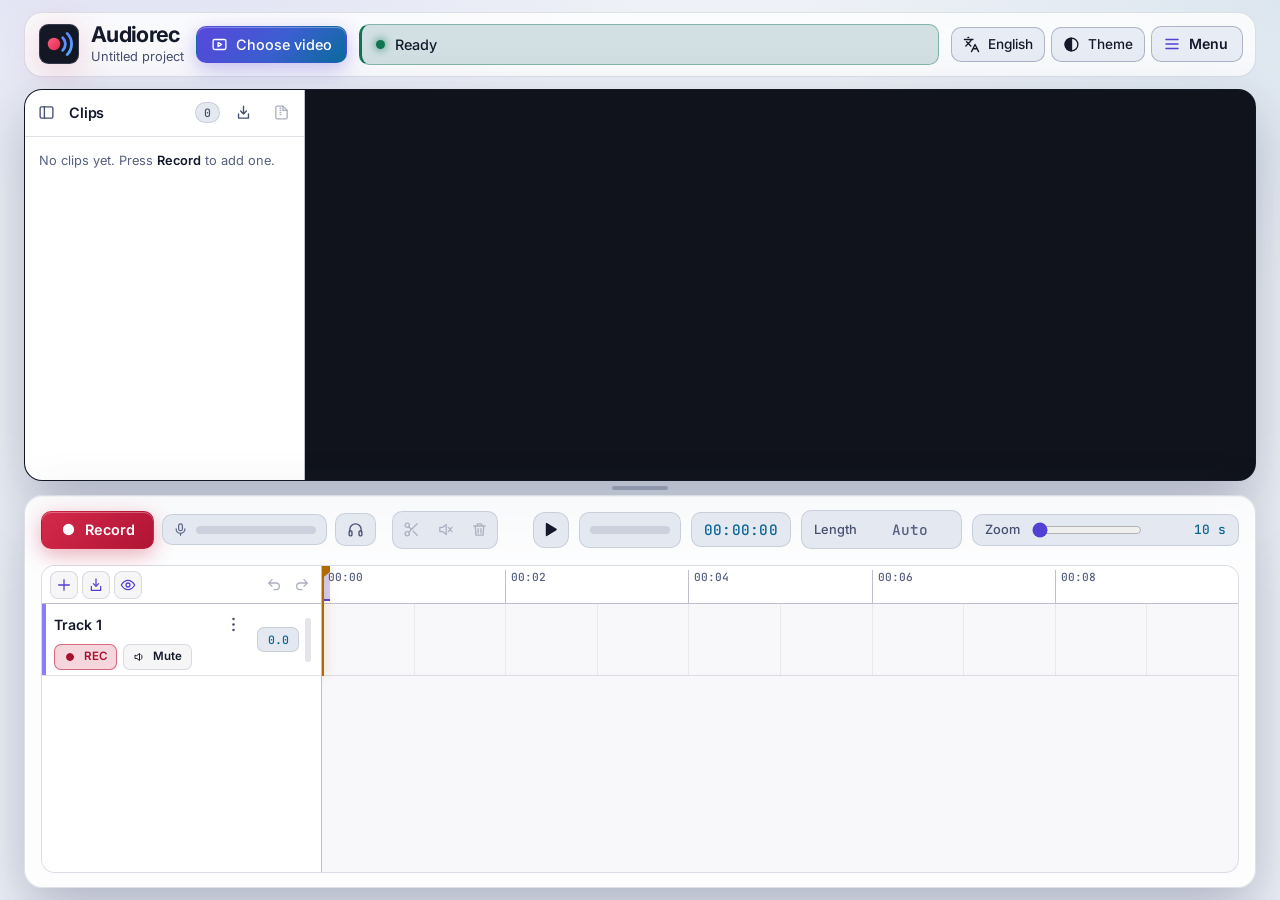
==== commit 04b07301: "Add themes, a tabbed Help dialog and an import button in the clip list Themes: a Theme menu next to " ====
--- a/app/index.html
+++ b/app/index.html
@@ -8,30 +8,31 @@
   <link rel="preconnect" href="https://fonts.googleapis.com">
   <link rel="preconnect" href="https://fonts.gstatic.com" crossorigin>
   <link rel="stylesheet" href="https://fonts.googleapis.com/css2?family=Inter:wght@400;500;600;700&family=JetBrains+Mono:wght@500&display=swap">
+  <script src="theme.js"></script>
   <link rel="stylesheet" href="style.css">
 </head>
 <body>
-  <svg class="icon-library" xmlns="http://www.w3.org/2000/svg" aria-hidden="true"><symbol id="i-info" viewBox="0 0 24 24"><circle cx="12" cy="12" r="9"/><path d="M12 11v5m0-8h.01"/></symbol><symbol id="i-settings" viewBox="0 0 24 24"><path d="M10 2h4l.6 2.3 2 1.1 2.3-.6 2 3.5-1.7 1.7v2.4l1.7 1.7-2 3.5-2.3-.6-2 1.1L14 22h-4l-.6-2.3-2-1.1-2.3.6-2-3.5 1.7-1.7v-2.4L3.1 9.9l2-3.5 2.3.6 2-1.1z"/><circle cx="12" cy="12" r="3"/></symbol><symbol id="i-video" viewBox="0 0 24 24"><rect x="3" y="5" width="18" height="14" rx="2"/><path d="m10 9 5 3-5 3z"/></symbol><symbol id="i-volume" viewBox="0 0 24 24"><path d="M4 9v6h4l5 4V5L8 9zm12-2c3 2 3 8 0 10"/></symbol><symbol id="i-mute" viewBox="0 0 24 24"><path d="M4 9v6h4l5 4V5L8 9zm12 0 5 6m0-6-5 6"/></symbol><symbol id="i-record" viewBox="0 0 24 24"><circle cx="12" cy="12" r="7"/></symbol><symbol id="i-stop" viewBox="0 0 24 24"><rect x="5" y="5" width="14" height="14" rx="2"/></symbol><symbol id="i-plus" viewBox="0 0 24 24"><path d="M12 4v16M4 12h16"/></symbol><symbol id="i-save" viewBox="0 0 24 24"><path d="M4 3h14l3 3v15H3V3zm3 0v7h10V3M7 21v-8h10v8"/></symbol><symbol id="i-open" viewBox="0 0 24 24"><path d="M3 7h7l2 2h9l-2 11H3L1 9h2z"/></symbol><symbol id="i-download" viewBox="0 0 24 24"><path d="M12 3v13m-5-5 5 5 5-5M4 18v3h16v-3"/></symbol><symbol id="i-close" viewBox="0 0 24 24"><path d="M5 5 19 19M19 5 5 19"/></symbol><symbol id="i-file-plus" viewBox="0 0 24 24"><path d="M14 3H6v18h12V7zm0 0v4h4M12 11v6m-3-3h6"/></symbol><symbol id="i-wave" viewBox="0 0 24 24"><path d="M3 12h2m3-5v10m4-14v18m4-13v8m4-5v2"/></symbol><symbol id="i-menu" viewBox="0 0 24 24"><path d="M4 6h16M4 12h16M4 18h16"/></symbol><symbol id="i-sidebar" viewBox="0 0 24 24"><rect x="3" y="4" width="18" height="16" rx="2"/><path d="M9 4v16"/></symbol><symbol id="i-zip" viewBox="0 0 24 24"><path d="M14 3H6a2 2 0 0 0-2 2v14a2 2 0 0 0 2 2h12a2 2 0 0 0 2-2V9z"/><path d="M14 3v6h6M10 6h1m-1 3h1m-1 3h1m-1 3h1"/></symbol><symbol id="i-more" viewBox="0 0 24 24"><circle cx="12" cy="5" r="1.6" fill="currentColor" stroke="none"/><circle cx="12" cy="12" r="1.6" fill="currentColor" stroke="none"/><circle cx="12" cy="19" r="1.6" fill="currentColor" stroke="none"/></symbol><symbol id="i-scissors" viewBox="0 0 24 24"><circle cx="6" cy="6" r="3"/><circle cx="6" cy="18" r="3"/><path d="M20 4 8.1 15.9M14.5 14.5 20 20M8.1 8.1 12 12"/></symbol><symbol id="i-trash" viewBox="0 0 24 24"><path d="M4 7h16M10 11v6m4-6v6M6 7l1 13h10l1-13M9 7V4h6v3"/></symbol><symbol id="i-undo" viewBox="0 0 24 24"><path d="M9 14 4 9l5-5M4 9h11a5 5 0 0 1 0 10h-3"/></symbol><symbol id="i-redo" viewBox="0 0 24 24"><path d="m15 14 5-5-5-5M20 9H9a5 5 0 0 0 0 10h3"/></symbol><symbol id="i-mic" viewBox="0 0 24 24"><rect x="9" y="3" width="6" height="11" rx="3"/><path d="M5 11a7 7 0 0 0 14 0M12 18v3"/></symbol><symbol id="i-headphones" viewBox="0 0 24 24"><path d="M4 15v-3a8 8 0 0 1 16 0v3"/><rect x="3" y="14" width="4" height="7" rx="1.5"/><rect x="17" y="14" width="4" height="7" rx="1.5"/></symbol><symbol id="i-import" viewBox="0 0 24 24"><path d="M12 3v11m-4-4 4 4 4-4M5 14v6h14v-6"/></symbol><symbol id="i-play" viewBox="0 0 24 24"><path d="M7 4.5v15l12-7.5z"/></symbol><symbol id="i-pause" viewBox="0 0 24 24"><path d="M8 5v14m8-14v14"/></symbol><symbol id="i-eye" viewBox="0 0 24 24"><path d="M2 12s4-7 10-7 10 7 10 7-4 7-10 7-10-7-10-7z"/><circle cx="12" cy="12" r="3"/></symbol><symbol id="i-eye-off" viewBox="0 0 24 24"><path d="M4.5 5.5 19.5 18.5M9.5 9.4A3 3 0 0 0 12 15a3 3 0 0 0 2.6-1.5M6.4 6.9C3.9 8.5 2 12 2 12s4 7 10 7c1.6 0 3-.4 4.3-1M10 5.2A9 9 0 0 1 12 5c6 0 10 7 10 7s-1 1.7-2.7 3.4"/></symbol><symbol id="i-layers" viewBox="0 0 24 24"><path d="m12 3 9 5-9 5-9-5zm-9 9 9 5 9-5M3 16l9 5 9-5"/></symbol></svg>
+  <svg class="icon-library" xmlns="http://www.w3.org/2000/svg" aria-hidden="true"><symbol id="i-info" viewBox="0 0 24 24"><circle cx="12" cy="12" r="9"/><path d="M12 11v5m0-8h.01"/></symbol><symbol id="i-settings" viewBox="0 0 24 24"><path d="M10 2h4l.6 2.3 2 1.1 2.3-.6 2 3.5-1.7 1.7v2.4l1.7 1.7-2 3.5-2.3-.6-2 1.1L14 22h-4l-.6-2.3-2-1.1-2.3.6-2-3.5 1.7-1.7v-2.4L3.1 9.9l2-3.5 2.3.6 2-1.1z"/><circle cx="12" cy="12" r="3"/></symbol><symbol id="i-video" viewBox="0 0 24 24"><rect x="3" y="5" width="18" height="14" rx="2"/><path d="m10 9 5 3-5 3z"/></symbol><symbol id="i-volume" viewBox="0 0 24 24"><path d="M4 9v6h4l5 4V5L8 9zm12-2c3 2 3 8 0 10"/></symbol><symbol id="i-mute" viewBox="0 0 24 24"><path d="M4 9v6h4l5 4V5L8 9zm12 0 5 6m0-6-5 6"/></symbol><symbol id="i-record" viewBox="0 0 24 24"><circle cx="12" cy="12" r="7"/></symbol><symbol id="i-stop" viewBox="0 0 24 24"><rect x="5" y="5" width="14" height="14" rx="2"/></symbol><symbol id="i-plus" viewBox="0 0 24 24"><path d="M12 4v16M4 12h16"/></symbol><symbol id="i-save" viewBox="0 0 24 24"><path d="M4 3h14l3 3v15H3V3zm3 0v7h10V3M7 21v-8h10v8"/></symbol><symbol id="i-open" viewBox="0 0 24 24"><path d="M3 7h7l2 2h9l-2 11H3L1 9h2z"/></symbol><symbol id="i-download" viewBox="0 0 24 24"><path d="M12 3v13m-5-5 5 5 5-5M4 18v3h16v-3"/></symbol><symbol id="i-close" viewBox="0 0 24 24"><path d="M5 5 19 19M19 5 5 19"/></symbol><symbol id="i-file-plus" viewBox="0 0 24 24"><path d="M14 3H6v18h12V7zm0 0v4h4M12 11v6m-3-3h6"/></symbol><symbol id="i-wave" viewBox="0 0 24 24"><path d="M3 12h2m3-5v10m4-14v18m4-13v8m4-5v2"/></symbol><symbol id="i-menu" viewBox="0 0 24 24"><path d="M4 6h16M4 12h16M4 18h16"/></symbol><symbol id="i-sidebar" viewBox="0 0 24 24"><rect x="3" y="4" width="18" height="16" rx="2"/><path d="M9 4v16"/></symbol><symbol id="i-zip" viewBox="0 0 24 24"><path d="M14 3H6a2 2 0 0 0-2 2v14a2 2 0 0 0 2 2h12a2 2 0 0 0 2-2V9z"/><path d="M14 3v6h6M10 6h1m-1 3h1m-1 3h1m-1 3h1"/></symbol><symbol id="i-more" viewBox="0 0 24 24"><circle cx="12" cy="5" r="1.6" fill="currentColor" stroke="none"/><circle cx="12" cy="12" r="1.6" fill="currentColor" stroke="none"/><circle cx="12" cy="19" r="1.6" fill="currentColor" stroke="none"/></symbol><symbol id="i-scissors" viewBox="0 0 24 24"><circle cx="6" cy="6" r="3"/><circle cx="6" cy="18" r="3"/><path d="M20 4 8.1 15.9M14.5 14.5 20 20M8.1 8.1 12 12"/></symbol><symbol id="i-trash" viewBox="0 0 24 24"><path d="M4 7h16M10 11v6m4-6v6M6 7l1 13h10l1-13M9 7V4h6v3"/></symbol><symbol id="i-undo" viewBox="0 0 24 24"><path d="M9 14 4 9l5-5M4 9h11a5 5 0 0 1 0 10h-3"/></symbol><symbol id="i-redo" viewBox="0 0 24 24"><path d="m15 14 5-5-5-5M20 9H9a5 5 0 0 0 0 10h3"/></symbol><symbol id="i-mic" viewBox="0 0 24 24"><rect x="9" y="3" width="6" height="11" rx="3"/><path d="M5 11a7 7 0 0 0 14 0M12 18v3"/></symbol><symbol id="i-headphones" viewBox="0 0 24 24"><path d="M4 15v-3a8 8 0 0 1 16 0v3"/><rect x="3" y="14" width="4" height="7" rx="1.5"/><rect x="17" y="14" width="4" height="7" rx="1.5"/></symbol><symbol id="i-import" viewBox="0 0 24 24"><path d="M12 3v11m-4-4 4 4 4-4M5 14v6h14v-6"/></symbol><symbol id="i-play" viewBox="0 0 24 24"><path d="M7 4.5v15l12-7.5z"/></symbol><symbol id="i-pause" viewBox="0 0 24 24"><path d="M8 5v14m8-14v14"/></symbol><symbol id="i-eye" viewBox="0 0 24 24"><path d="M2 12s4-7 10-7 10 7 10 7-4 7-10 7-10-7-10-7z"/><circle cx="12" cy="12" r="3"/></symbol><symbol id="i-eye-off" viewBox="0 0 24 24"><path d="M4.5 5.5 19.5 18.5M9.5 9.4A3 3 0 0 0 12 15a3 3 0 0 0 2.6-1.5M6.4 6.9C3.9 8.5 2 12 2 12s4 7 10 7c1.6 0 3-.4 4.3-1M10 5.2A9 9 0 0 1 12 5c6 0 10 7 10 7s-1 1.7-2.7 3.4"/></symbol><symbol id="i-language" viewBox="0 0 24 24"><path d="m5 8 6 6m-7 0 6-6 2-3M2 5h12M7 2h1m14 20-5-10-5 10m2-4h6"/></symbol><symbol id="i-theme" viewBox="0 0 24 24"><circle cx="12" cy="12" r="9"/><path d="M12 3a9 9 0 0 0 0 18z" fill="currentColor"/></symbol><symbol id="i-layers" viewBox="0 0 24 24"><path d="m12 3 9 5-9 5-9-5zm-9 9 9 5 9-5M3 16l9 5 9-5"/></symbol></svg>
+  <div id="file-drop" class="file-drop" aria-hidden="true" hidden><span class="file-drop-card"><svg class="icon"><use href="#i-import"/></svg>Drop audio or video files to import</span></div>
   <main class="app">
     <header class="topbar">
       <div class="brand"><svg class="logo" viewBox="0 0 64 64" aria-hidden="true"><defs><linearGradient id="logo-wave" gradientUnits="userSpaceOnUse" x1="0" y1="0" x2="64" y2="64"><stop offset="0" stop-color="#8b7bff"/><stop offset=".55" stop-color="#5b8cff"/><stop offset="1" stop-color="#4fd1ff"/></linearGradient><linearGradient id="logo-dot" gradientUnits="userSpaceOnUse" x1="14" y1="22" x2="34" y2="42"><stop offset="0" stop-color="#ff5f7e"/><stop offset="1" stop-color="#e0294f"/></linearGradient></defs><rect width="64" height="64" rx="15" fill="#141824"/><rect x=".75" y=".75" width="62.5" height="62.5" rx="14.25" fill="none" stroke="#94a3c8" stroke-opacity=".28" stroke-width="1.5"/><circle cx="24" cy="32" r="10" fill="url(#logo-dot)"/><g fill="none" stroke="url(#logo-wave)" stroke-width="4.5" stroke-linecap="round"><path d="M38 22a14 14 0 0 1 0 20"/><path d="M45 15a24 24 0 0 1 0 34"/></g></svg><div><h1>Audiorec</h1><p id="project-name" class="project-name">Untitled project</p></div></div>
       <div class="video-controls"><label id="video-picker" class="button video-picker" for="video-file" title="Choose video"><svg class="icon"><use href="#i-video"/></svg><span id="video-name" class="video-name">Choose video</span></label><input id="video-file" type="file" accept="video/*" hidden></div>
       <span id="status" role="status" aria-live="polite">Ready</span>
-      <div class="header-actions"><button id="language-button" class="language-button" type="button" popovertarget="language-menu" aria-label="Language" title="Language"><span aria-hidden="true">🌐</span><span>Language</span></button><button class="info-button" type="button" data-tip="tip-files" aria-haspopup="dialog" aria-label="About saving and exporting" title="About saving and exporting"><svg class="icon"><use href="#i-info"/></svg></button><button id="project-menu-button" class="menu-button" type="button" popovertarget="project-menu" title="Project, export and settings"><svg class="icon"><use href="#i-menu"/></svg>Menu</button></div>
-      <div id="language-menu" class="menu language-menu" popover aria-label="Language"><span class="menu-label">Language</span><p class="language-hint">The page reloads in the chosen language.</p><div id="language-options"></div></div>
-      <div id="project-menu" class="menu" popover><button id="new-project" class="menu-item" type="button" title="New project"><svg class="icon"><use href="#i-file-plus"/></svg>New project</button><button id="open-project-button" class="menu-item" type="button" title="Open project"><svg class="icon"><use href="#i-open"/></svg>Open project…</button><input id="open-project" type="file" accept=".audiorec" hidden><button id="save-project" class="menu-item" type="button" title="Save project"><svg class="icon"><use href="#i-save"/></svg>Save project</button><div class="menu-separator" role="separator"></div><button id="export" class="menu-item" type="button" aria-haspopup="dialog" title="Export audio or video"><svg class="icon"><use href="#i-download"/></svg>Export…</button><div class="menu-separator" role="separator"></div><button id="open-settings" class="menu-item" type="button" aria-haspopup="dialog" aria-controls="device-dialog" title="Device settings"><svg class="icon"><use href="#i-settings"/></svg>Settings</button></div>
-      <dialog id="tip-files" class="tip" aria-labelledby="tip-files-title"><div class="dialog-heading"><h2 id="tip-files-title"><svg class="icon"><use href="#i-info"/></svg>Saving &amp; exporting</h2><button type="button" class="icon-button ghost tip-close" aria-label="Close" title="Close (Esc)"><svg class="icon"><use href="#i-close"/></svg></button></div><div class="tip-body" tabindex="-1" autofocus><p data-i18n-html="tip-files-1">The project <strong>autosaves</strong> in this browser.</p><p data-i18n-html="tip-files-2"><strong>New project</strong> clears the video and all recordings — save a copy first if you want to keep them.</p><p data-i18n-html="tip-files-3"><strong>Save project</strong> writes a <code>.audiorec</code> file (video + recordings). The first time it asks where to save; after that — or after <strong>Open project</strong> — it overwrites the same file.</p><p data-i18n-html="tip-files-4"><strong>Export</strong> saves <strong>Audio only</strong> (a WAV of the unmuted tracks) or <strong>Video + audio</strong> (an MP4 with the original picture and the new mix). Choose the <strong>start</strong> and <strong>end</strong>; by default they are the two <strong>export markers</strong> on the timeline ruler, which start at 0 and at the timeline <strong>Length</strong> (the video length unless you set one). Silence is added where nothing plays. The video&#39;s own audio is mixed in only if you tick it.</p></div></dialog>
-      <dialog id="tip-recording" class="tip" aria-labelledby="tip-recording-title"><div class="dialog-heading"><h2 id="tip-recording-title"><svg class="icon"><use href="#i-info"/></svg>Recording</h2><button type="button" class="icon-button ghost tip-close" aria-label="Close" title="Close (Esc)"><svg class="icon"><use href="#i-close"/></svg></button></div><div class="tip-body" tabindex="-1" autofocus><p data-i18n-html="tip-recording-1">Choose a video, enable <strong>REC</strong> on the tracks you want, then press <strong>Record</strong> and speak while it plays.</p><p data-i18n-html="tip-recording-2"><kbd>Space</kbd> play / pause · <kbd>*</kbd> start / stop recording · <kbd>W</kbd> full screen</p><p data-i18n-html="tip-recording-3"><strong>Mute</strong> on the <strong>Video audio</strong> row silences the video&#39;s own sound. It only affects what you hear; Export has its own option for the video audio.</p></div></dialog>
+      <div class="header-actions"><button id="language-button" class="language-button" type="button" popovertarget="language-menu" aria-label="Language" title="Language"><svg class="icon"><use href="#i-language"/></svg><span></span></button><button id="theme-button" class="language-button theme-button" type="button" popovertarget="theme-menu" aria-label="Theme" title="Theme"><svg class="icon"><use href="#i-theme"/></svg><span>Theme</span></button><button id="project-menu-button" class="menu-button" type="button" popovertarget="project-menu" title="Project, export and settings"><svg class="icon"><use href="#i-menu"/></svg>Menu</button></div>
+      <div id="language-menu" class="menu language-menu" popover aria-label="Language"><span class="menu-label">Language</span><div id="language-options"></div></div>
+      <div id="theme-menu" class="menu language-menu" popover aria-label="Theme"><span class="menu-label">Theme</span><p class="language-hint">System follows the light or dark setting of your device.</p><div id="theme-options"></div></div>
+      <div id="project-menu" class="menu" popover><button id="new-project" class="menu-item" type="button" title="New project"><svg class="icon"><use href="#i-file-plus"/></svg>New project</button><button id="open-project-button" class="menu-item" type="button" title="Open project"><svg class="icon"><use href="#i-open"/></svg>Open project…</button><input id="open-project" type="file" accept=".audiorec" hidden><button id="save-project" class="menu-item" type="button" title="Save project"><svg class="icon"><use href="#i-save"/></svg>Save project</button><div class="menu-separator" role="separator"></div><button id="export" class="menu-item" type="button" aria-haspopup="dialog" title="Export audio or video"><svg class="icon"><use href="#i-download"/></svg>Export…</button><div class="menu-separator" role="separator"></div><button id="open-settings" class="menu-item" type="button" aria-haspopup="dialog" aria-controls="device-dialog" title="Device settings"><svg class="icon"><use href="#i-settings"/></svg>Settings</button><button id="open-help" class="menu-item" type="button" aria-haspopup="dialog" aria-controls="help-dialog" title="Help"><svg class="icon"><use href="#i-info"/></svg>Help</button></div>
+      <dialog id="help-dialog" class="tip help-dialog" aria-labelledby="help-title"><div class="dialog-heading"><h2 id="help-title"><svg class="icon"><use href="#i-info"/></svg>Help</h2><button type="button" class="icon-button ghost tip-close" aria-label="Close" title="Close (Esc)"><svg class="icon"><use href="#i-close"/></svg></button></div><div class="help-tabs" role="tablist" aria-label="Help"><button id="help-tab-files" class="help-tab" type="button" role="tab" aria-controls="help-files" aria-selected="true">Saving &amp; exporting</button><button id="help-tab-recording" class="help-tab" type="button" role="tab" aria-controls="help-recording" aria-selected="false" tabindex="-1">Recording</button><button id="help-tab-tracks" class="help-tab" type="button" role="tab" aria-controls="help-tracks" aria-selected="false" tabindex="-1">Editing tracks</button></div><div id="help-files" class="tip-body help-panel" role="tabpanel" aria-labelledby="help-tab-files" tabindex="0"><p data-i18n-html="tip-files-1">The project <strong>autosaves</strong> in this browser.</p><p data-i18n-html="tip-files-2"><strong>New project</strong> clears the video and all recordings — save a copy first if you want to keep them.</p><p data-i18n-html="tip-files-3"><strong>Save project</strong> writes a <code>.audiorec</code> file (video + recordings). The first time it asks where to save; after that — or after <strong>Open project</strong> — it overwrites the same file. Browsers that can&#39;t write files directly download a new copy instead.</p><p data-i18n-html="tip-files-4"><strong>Export</strong> saves <strong>Audio only</strong> (a WAV) or <strong>Video + audio</strong> (an MP4 with the original picture; the range must end within the video). Both contain the mix of the tracks that are neither muted nor hidden, without muted clips. Choose the <strong>start</strong> and <strong>end</strong>; by default they are the two <strong>export markers</strong> on the timeline ruler, which start at 0 and at the timeline <strong>Length</strong> (the video length unless you set one). Silence is added where nothing plays. The video&#39;s own audio is mixed in only if you tick it.</p></div><div id="help-recording" class="tip-body help-panel" role="tabpanel" aria-labelledby="help-tab-recording" tabindex="0" hidden><p data-i18n-html="tip-recording-1">Enable <strong>REC</strong> on the track to record on (one track at a time), press <strong>Record</strong> and speak while the timeline plays, over the video if you chose one. Pausing or seeking stops the recording.</p><p data-i18n-html="tip-recording-2"><kbd>Space</kbd> play / pause · <kbd>*</kbd> start / stop recording · <kbd>W</kbd> full screen</p><p data-i18n-html="tip-recording-3"><strong>Mute</strong> on the <strong>Video audio</strong> row silences the video&#39;s own sound. It only affects what you hear; Export has its own option for the video audio.</p></div><div id="help-tracks" class="tip-body help-panel" role="tabpanel" aria-labelledby="help-tab-tracks" tabindex="0" hidden><p data-i18n-html="tip-tracks-1"><strong>Drag</strong> a clip to move it; drag its <strong>edges</strong> to trim start and end. Drop it on <strong>another track</strong> to move it there at the same time position. Hold <kbd>Alt</kbd> while you start dragging to <strong>duplicate</strong> the selected clips instead.</p><p data-i18n-html="tip-tracks-2"><strong>Double-click</strong> a track or clip name to rename it.</p><p data-i18n-html="tip-tracks-menu">The <strong>+</strong> button above the track names adds a track. The <strong>⋮</strong> button on a track opens its menu, with its <strong>color</strong> and <strong>Remove track</strong>.</p><p data-i18n-html="tip-tracks-3"><strong>Click</strong> a clip to select it, <kbd>Shift</kbd>+click to select more, or drag a box over empty space (<kbd>Shift</kbd> adds to the selection); <kbd>Del</kbd> or the trash button removes the selected clips, <kbd>Esc</kbd> clears the selection.</p><p data-i18n-html="tip-tracks-4"><kbd>C</kbd> or the scissors button <strong>cuts</strong> the selected clips in two at the playhead; <kbd>M</kbd> or the speaker button <strong>mutes</strong> them (press again to unmute).</p><p data-i18n-html="tip-tracks-5"><kbd>Ctrl</kbd>+<kbd>Z</kbd> undo · <kbd>Ctrl</kbd>+<kbd>Shift</kbd>+<kbd>Z</kbd> or <kbd>Ctrl</kbd>+<kbd>Y</kbd> redo, for every change to tracks and clips.</p><p data-i18n-html="tip-tracks-6"><strong>Click or drag on the ruler</strong> to move through the video; hold it near an edge to scroll, faster the longer you hold. Times read <code>min:sec:frame</code>, using the video&#39;s frame rate. </p><p data-i18n-html="tip-tracks-7">The two <strong>export markers</strong> on the ruler set what Export saves: drag them, press <kbd>I</kbd> / <kbd>O</kbd> to place them at the playhead, double-click one to reset it.</p><p data-i18n-html="tip-tracks-8"><strong>Zoom</strong> with the slider, <kbd>+</kbd> / <kbd>-</kbd>, or <kbd>Ctrl</kbd> + mouse wheel over the timeline. Fully left shows the whole timeline; fully right shows 1 second.</p><p data-i18n-html="tip-tracks-9">The <strong>import</strong> buttons, above the track names and in the <strong>Clips</strong> list, add audio files at the playhead on the REC track, one after another. Drop audio anywhere in the app to do the same, or on a track to place it where you drop. Drop a video anywhere to choose it instead. Only the first supported file in a drop is imported.</p><p data-i18n-html="tip-tracks-clips">The <strong>Clips</strong> list next to the video shows every clip in timeline order: click one to jump to its start and select it (<kbd>Shift</kbd>+click adds it to the selection), double-click to rename it. Each row has a WAV download button; the heading downloads all clips as a ZIP and can hide the list.</p><p data-i18n-html="tip-tracks-10"><strong>Mute</strong> silences a track in playback and leaves it out of the export.</p><p data-i18n-html="tip-tracks-11">The <strong>Video audio</strong> row at the top shows the sound of the video, so you can time your voice to it. It can&#39;t be edited; Export can include it.</p><p data-i18n-html="tip-tracks-12">The <strong>eye</strong> button above the track names opens <strong>Show or hide tracks</strong>: switch a track off to take it off the timeline and out of playback and both exports. Hiding is not deleting and not muting: the recordings, the volume and mute stay as they were, and a hidden track stays out of both exports until you show it again. Hiding the REC track moves REC to a visible track.</p></div></dialog>
     </header>
     <section id="video-panel" class="panel video-panel" aria-label="Clips and video">
-      <aside id="clip-list" class="clip-list" aria-label="Clips"><div class="clip-list-heading"><button id="clip-list-toggle" class="clip-tool ghost" type="button" aria-expanded="true" aria-controls="clip-items" title="Hide the clip list"><svg class="icon"><use href="#i-sidebar"/></svg></button><h2>Clips</h2><span id="clip-count" translate="no" class="clip-count">0</span><button id="clip-zip" class="clip-tool ghost" type="button" title="Download all clips as a ZIP of WAV files" disabled><svg class="icon"><use href="#i-zip"/></svg></button></div><ol id="clip-items" class="clip-items"></ol><p id="clip-empty" class="clip-empty" data-i18n-html="clip-empty">No clips yet. Press <strong>Record</strong> to add one.</p></aside>
+      <aside id="clip-list" class="clip-list" aria-label="Clips"><div class="clip-list-heading"><button id="clip-list-toggle" class="clip-tool ghost" type="button" aria-expanded="true" aria-controls="clip-items" title="Hide the clip list"><svg class="icon"><use href="#i-sidebar"/></svg></button><h2>Clips</h2><span id="clip-count" translate="no" class="clip-count">0</span><button id="clip-import" class="clip-tool ghost" type="button" title="Import audio files at the playhead on the REC track" disabled><svg class="icon"><use href="#i-import"/></svg></button><button id="clip-zip" class="clip-tool ghost" type="button" title="Download all clips as a ZIP of WAV files" disabled><svg class="icon"><use href="#i-zip"/></svg></button></div><ol id="clip-items" class="clip-items"></ol><p id="clip-empty" class="clip-empty" data-i18n-html="clip-empty">No clips yet. Press <strong>Record</strong> to add one.</p></aside>
       <div class="video-frame"><video id="video" playsinline></video><span id="rec-badge" class="rec-badge" aria-hidden="true">REC</span></div>
     </section>
     <div id="splitter" class="splitter" role="separator" aria-orientation="horizontal" aria-label="Resize video and tracks panels" tabindex="0" title="Drag to resize panels (double-click: reset)"></div>
     <section id="tracks-panel" class="panel tracks-panel" aria-label="Audio tracks">
-      <div class="section-heading"><div class="heading-start"><div class="record-controls"><button id="record" class="record" type="button" title="Record (*)"><svg class="icon"><use href="#i-record"/></svg>Record</button><button class="info-button" type="button" data-tip="tip-recording" aria-haspopup="dialog" aria-label="How recording works" title="How recording works"><svg class="icon"><use href="#i-info"/></svg></button><button id="input-meter" class="input-meter" type="button" aria-pressed="false" aria-label="Microphone input level" title="Input level: click to listen to the microphone"><svg class="icon"><use href="#i-mic"/></svg><span class="meter-track"><span id="input-meter-fill" class="meter-fill"></span></span></button><button id="monitor" class="monitor-button" type="button" aria-pressed="false" aria-label="Monitor microphone" title="Monitor: hear the microphone"><svg class="icon"><use href="#i-headphones"/></svg></button></div><div class="clip-actions" role="group" aria-label="Clip editing"><button id="cut-clip" class="clip-action" type="button" title="Cut the selected clip at the playhead (C)" disabled><svg class="icon"><use href="#i-scissors"/></svg></button><button id="mute-clips" class="clip-action" type="button" aria-pressed="false" title="Mute the selected clips (M)" disabled><svg class="icon"><use href="#i-mute"/></svg></button><button id="delete-clips" class="clip-action danger-action" type="button" title="Delete the selected clips (Del)" disabled><svg class="icon"><use href="#i-trash"/></svg></button></div></div><div class="heading-actions"><button id="play" class="icon-button play-button" type="button" aria-pressed="false" aria-label="Play" title="Play (Space)"><svg class="icon"><use href="#i-play"/></svg></button><span class="master-meter" title="Output level (all tracks and video)"><span class="meter-track"><span id="master-meter" class="meter-fill"></span></span></span><span id="time-display" translate="no" class="time-display" aria-label="Playback position">00:00.0</span><label class="length-field" title="Timeline length: mm:ss:ff, mm:ss or seconds; empty = video length. Also the default export range"><span>Length</span><input id="timeline-length" type="text" inputmode="decimal" autocomplete="off" spellcheck="false" placeholder="Auto" aria-label="Timeline length"></label><label class="zoom" title="Visible timeline length (+ / -)"><span>Zoom</span><input id="zoom" type="range" min="0" max="1000" step="1" value="0" aria-label="Visible timeline length"><output id="zoom-level" translate="no" for="zoom" class="zoom-level">10 s</output></label><div id="volume-popover" class="menu volume-popover" popover><span id="volume-title" class="menu-label"></span><input id="volume-slider" class="volume-slider" type="range" min="0" max="1000" aria-label="Volume"><output id="volume-level" translate="no" class="volume-level" for="volume-slider"></output><span class="volume-hint">Double-click: 0 dB</span></div></div></div>
-      <dialog id="tip-tracks" class="tip" aria-labelledby="tip-tracks-title"><div class="dialog-heading"><h2 id="tip-tracks-title"><svg class="icon"><use href="#i-info"/></svg>Editing tracks</h2><button type="button" class="icon-button ghost tip-close" aria-label="Close" title="Close (Esc)"><svg class="icon"><use href="#i-close"/></svg></button></div><div class="tip-body" tabindex="-1" autofocus><p data-i18n-html="tip-tracks-1"><strong>Drag</strong> a clip to move it; drag its <strong>edges</strong> to trim start and end. Drop it on <strong>another track</strong> to move it there at the same time position. Hold <kbd>Alt</kbd> while you start dragging to <strong>duplicate</strong> the selected clips instead.</p><p data-i18n-html="tip-tracks-2"><strong>Double-click</strong> a track or clip name to rename it.</p><p data-i18n-html="tip-tracks-3"><strong>Click</strong> a clip to select it, <kbd>Shift</kbd>+click to select more, or drag a box over empty space (<kbd>Shift</kbd> adds to the selection); <kbd>Del</kbd> or the trash button removes the selected clips, <kbd>Esc</kbd> clears the selection.</p><p data-i18n-html="tip-tracks-4"><kbd>C</kbd> or the scissors button <strong>cuts</strong> the selected clips in two at the playhead; <kbd>M</kbd> or the speaker button <strong>mutes</strong> them (press again to unmute).</p><p data-i18n-html="tip-tracks-5"><kbd>Ctrl</kbd>+<kbd>Z</kbd> undo · <kbd>Ctrl</kbd>+<kbd>Shift</kbd>+<kbd>Z</kbd> or <kbd>Ctrl</kbd>+<kbd>Y</kbd> redo, for every change to tracks and clips.</p><p data-i18n-html="tip-tracks-6"><strong>Click or drag on the ruler</strong> to move through the video; hold it near an edge to scroll, faster the longer you hold. Times read <code>min:sec:frame</code>, using the video&#39;s frame rate. </p><p data-i18n-html="tip-tracks-7">The two <strong>export markers</strong> on the ruler set what Export saves: drag them, press <kbd>I</kbd> / <kbd>O</kbd> to place them at the playhead, double-click one to reset it.</p><p data-i18n-html="tip-tracks-8"><strong>Zoom</strong> with the slider, <kbd>+</kbd> / <kbd>-</kbd>, or <kbd>Ctrl</kbd> + mouse wheel over the timeline. Fully left shows the whole video; fully right shows 1 second.</p><p data-i18n-html="tip-tracks-9">The <strong>import</strong> button above the track names adds audio files at the playhead on the REC track, or drag files from your computer onto a track to place them where you drop.</p><p data-i18n-html="tip-tracks-10"><strong>Mute</strong> silences a track in playback and leaves it out of the export.</p><p data-i18n-html="tip-tracks-11">The <strong>Video audio</strong> row at the top shows the sound of the video, so you can time your voice to it. It can&#39;t be edited; Export can include it.</p><p data-i18n-html="tip-tracks-12">The <strong>eye</strong> button above the track names opens <strong>Show or hide tracks</strong>: switch a track off to take it off the timeline and out of playback and both exports. Hiding is not deleting and not muting: the recordings, the volume and the REC choice stay as they were, and exporting at least one hidden track keeps it out of that export until you show it again.</p></div></dialog>
-      <div class="track-area"><div id="track-headers" class="track-headers"><div class="ruler-spacer track-tools"><button id="add-track" class="tool-button" type="button" title="Add track"><svg class="icon"><use href="#i-plus"/></svg></button><button id="import-audio" class="tool-button" type="button" title="Import audio files at the playhead on the REC track"><svg class="icon"><use href="#i-import"/></svg></button><input id="import-file" type="file" accept="audio/*" multiple hidden><button id="track-visibility" class="tool-button" type="button" title="Show or hide tracks"><svg class="icon"><use href="#i-eye"/></svg></button><span class="track-tools-end"><div class="history" role="group" aria-label="Undo and redo"><button id="undo" class="tool-icon ghost" type="button" aria-label="Undo" title="Undo (Ctrl+Z)" disabled><svg class="icon"><use href="#i-undo"/></svg></button><button id="redo" class="tool-icon ghost" type="button" aria-label="Redo" title="Redo (Ctrl+Shift+Z)" disabled><svg class="icon"><use href="#i-redo"/></svg></button></div><button class="info-button" type="button" data-tip="tip-tracks" aria-haspopup="dialog" aria-label="How to edit tracks" title="How to edit tracks"><svg class="icon"><use href="#i-info"/></svg></button></span></div><div id="video-audio-head" class="track-head video-audio-head" title="Audio of the video: not editable; Export can include it" hidden><div class="track-head-top"><svg class="icon"><use href="#i-video"/></svg><span class="track-name">Video audio</span></div><div class="track-head-bottom"><button id="video-audio-mute" class="muted" type="button" aria-pressed="false" aria-label="Mute video audio"></button></div><div class="track-mix"><button id="video-audio-volume" class="volume-handle" type="button" aria-haspopup="true">0.0</button><span class="out-meter" title="Output level"><span id="video-audio-meter" class="out-meter-fill"></span></span></div></div><div id="track-heads" class="track-heads"></div></div><div id="timeline-scroll" class="timeline-scroll"><div id="timeline" class="timeline"><div id="ruler" class="ruler" title="Move video playhead (click or drag)" aria-label="Video position"></div><div id="video-audio-row" class="lane-row video-audio-row" hidden><div id="video-audio-lane" class="video-audio-lane"><span id="video-audio-note" class="video-audio-note"></span></div></div><div id="tracks" class="tracks"></div><div id="timeline-end" class="timeline-end" aria-hidden="true" hidden></div><div id="mark-in-line" class="mark-line" aria-hidden="true"></div><div id="mark-out-line" class="mark-line" aria-hidden="true"></div><div id="playhead" class="playhead" aria-hidden="true"></div></div></div></div>
+      <div class="section-heading"><div class="heading-start"><div class="record-controls"><button id="record" class="record" type="button" title="Record (*)"><svg class="icon"><use href="#i-record"/></svg>Record</button><button id="input-meter" class="input-meter" type="button" aria-pressed="false" aria-label="Microphone input level" title="Input level: click to listen to the microphone"><svg class="icon"><use href="#i-mic"/></svg><span class="meter-track"><span id="input-meter-fill" class="meter-fill"></span></span></button><button id="monitor" class="monitor-button" type="button" aria-pressed="false" aria-label="Monitor microphone" title="Monitor: hear the microphone"><svg class="icon"><use href="#i-headphones"/></svg></button></div><div class="clip-actions" role="group" aria-label="Clip editing"><button id="cut-clip" class="clip-action" type="button" title="Cut the selected clip at the playhead (C)" disabled><svg class="icon"><use href="#i-scissors"/></svg></button><button id="mute-clips" class="clip-action" type="button" aria-pressed="false" title="Mute the selected clips (M)" disabled><svg class="icon"><use href="#i-mute"/></svg></button><button id="delete-clips" class="clip-action danger-action" type="button" title="Delete the selected clips (Del)" disabled><svg class="icon"><use href="#i-trash"/></svg></button></div></div><div class="heading-actions"><button id="play" class="icon-button play-button" type="button" aria-pressed="false" aria-label="Play" title="Play (Space)"><svg class="icon"><use href="#i-play"/></svg></button><span class="master-meter" title="Output level (all tracks and video)"><span class="meter-track"><span id="master-meter" class="meter-fill"></span></span></span><span id="time-display" translate="no" class="time-display" aria-label="Playback position">00:00.0</span><label class="length-field" title="Timeline length: mm:ss:ff, mm:ss or seconds; empty = video length. Also the default export range"><span>Length</span><input id="timeline-length" type="text" inputmode="decimal" autocomplete="off" spellcheck="false" placeholder="Auto" aria-label="Timeline length"></label><label class="zoom" title="Visible timeline length (+ / -)"><span>Zoom</span><input id="zoom" type="range" min="0" max="1000" step="1" value="0" aria-label="Visible timeline length"><output id="zoom-level" translate="no" for="zoom" class="zoom-level">10 s</output></label><div id="volume-popover" class="menu volume-popover" popover><span id="volume-title" class="menu-label"></span><input id="volume-slider" class="volume-slider" type="range" min="0" max="1000" aria-label="Volume"><output id="volume-level" translate="no" class="volume-level" for="volume-slider"></output><span class="volume-hint">Double-click: 0 dB</span></div></div></div>
+      <div class="track-area"><div id="track-headers" class="track-headers"><div class="ruler-spacer track-tools"><button id="add-track" class="tool-button" type="button" title="Add track"><svg class="icon"><use href="#i-plus"/></svg></button><button id="import-audio" class="tool-button" type="button" title="Import audio files at the playhead on the REC track"><svg class="icon"><use href="#i-import"/></svg></button><input id="import-file" type="file" accept="audio/*" multiple hidden><button id="track-visibility" class="tool-button" type="button" title="Show or hide tracks"><svg class="icon"><use href="#i-eye"/></svg></button><span class="track-tools-end"><div class="history" role="group" aria-label="Undo and redo"><button id="undo" class="tool-icon ghost" type="button" aria-label="Undo" title="Undo (Ctrl+Z)" disabled><svg class="icon"><use href="#i-undo"/></svg></button><button id="redo" class="tool-icon ghost" type="button" aria-label="Redo" title="Redo (Ctrl+Shift+Z)" disabled><svg class="icon"><use href="#i-redo"/></svg></button></div></span></div><div id="video-audio-head" class="track-head video-audio-head" title="Audio of the video: not editable; Export can include it" hidden><div class="track-head-top"><svg class="icon"><use href="#i-video"/></svg><span class="track-name">Video audio</span></div><div class="track-head-bottom"><button id="video-audio-mute" class="muted" type="button" aria-pressed="false" aria-label="Mute video audio"></button></div><div class="track-mix"><button id="video-audio-volume" class="volume-handle" type="button" aria-haspopup="true">0.0</button><span class="out-meter" title="Output level"><span id="video-audio-meter" class="out-meter-fill"></span></span></div></div><div id="track-heads" class="track-heads"></div></div><div id="timeline-scroll" class="timeline-scroll"><div id="timeline" class="timeline"><div id="ruler" class="ruler" title="Move video playhead (click or drag)" aria-label="Video position"></div><div id="video-audio-row" class="lane-row video-audio-row" hidden><div id="video-audio-lane" class="video-audio-lane"><span id="video-audio-note" class="video-audio-note"></span></div></div><div id="tracks" class="tracks"></div><div id="timeline-end" class="timeline-end" aria-hidden="true" hidden></div><div id="mark-in-line" class="mark-line" aria-hidden="true"></div><div id="mark-out-line" class="mark-line" aria-hidden="true"></div><div id="playhead" class="playhead" aria-hidden="true"></div></div></div></div>
     </section>
   </main>
   <dialog id="visibility-dialog" class="visibility-dialog" aria-labelledby="visibility-title">
--- a/app/style.css
+++ b/app/style.css
@@ -1,16 +1,59 @@
 *{box-sizing:border-box}
+/* Themes: theme.js sets <html data-theme="dark|light|accessible">; dark is also the fallback without script.
+   Every color below is a token; components only use var(--…). Canvas waveforms read --wave, --wave-video, --wave-rec. */
 :root{color-scheme:dark;
   --bg:#07090f;--surface:rgba(20,24,36,.72);--surface-solid:#141824;--raised:#1d2333;--raised-hover:#272f44;
-  --line:rgba(148,163,200,.12);--line-strong:rgba(148,163,200,.24);
+  --line-base:#94a3c8;--line:rgba(148,163,200,.12);--line-strong:rgba(148,163,200,.24);
   --text:#eef1f8;--subtle:#8f9ab3;--muted:#5f6a83;
   --accent:#8b7bff;--accent-2:#4fd1ff;--accent-grad:linear-gradient(135deg,#8b7bff 0%,#5b8cff 55%,#4fd1ff 100%);
   --rec:#ff4d6d;--rec-grad:linear-gradient(135deg,#ff5f7e,#e0294f);
   --ok:#3ee0a1;--warn:#ffc857;
+  --rec-text:#ff8fa3;--warn-text:var(--warn);--on-accent:#fff;--accent-edge:#b3a8ff;--accent-glow:#6e6eff;--focus:var(--accent);
+  --well:#0b0e16;--field:#0d1019;--video-bg:#030409;--scroll-thumb:#3a4460;--glass:#fff;--shadow:#000;--shine:rgba(255,255,255,.25);
+  --topbar:rgba(16,19,29,.6);--menu-bg:linear-gradient(180deg,#1b2031,#141826);--dialog-bg:linear-gradient(180deg,#171b29,#11141e);
+  --backdrop:rgba(4,6,12,.7);--past:rgba(4,6,12,.55);--badge-bg:rgba(10,10,16,.7);--badge-text:#fff;
+  --handle:rgba(220,225,255,.25);--handle-hover:rgba(220,225,255,.7);--clip-text:var(--text);--label-shadow:0 1px 3px rgba(0,0,0,.6);
+  --wave:rgba(230,235,255,.75);--wave-video:rgba(160,172,200,.6);--wave-rec:rgba(255,235,240,.8);
+  --bg-glow:radial-gradient(900px 500px at 10% -10%,rgba(139,123,255,.18),transparent 60%),radial-gradient(800px 500px at 100% 0%,rgba(79,209,255,.12),transparent 60%),radial-gradient(700px 400px at 50% 110%,rgba(255,77,109,.07),transparent 60%);
   --radius:18px;--radius-sm:10px;
   --font:"Inter",system-ui,-apple-system,"Segoe UI",sans-serif;--mono:"JetBrains Mono",ui-monospace,Consolas,monospace}
+:root[data-theme=light]{color-scheme:light;
+  --bg:#eef1f7;--surface:rgba(255,255,255,.86);--surface-solid:#ffffff;--raised:#e8ecf4;--raised-hover:#dce2ee;
+  --line-base:#3c4a6e;--line:rgba(40,52,90,.14);--line-strong:rgba(40,52,90,.3);
+  --text:#141a2c;--subtle:#455070;--muted:#566080;
+  --accent:#5440d4;--accent-2:#0a6591;--accent-grad:linear-gradient(135deg,#5a46dc 0%,#3a5fd0 55%,#0a6c9c 100%);
+  --rec:#c81d3e;--rec-grad:linear-gradient(135deg,#d42a4b,#b01434);
+  --ok:#0f7550;--warn:#b06a00;
+  --rec-text:#a8102d;--warn-text:#7f4c00;--on-accent:#fff;--accent-edge:#2f2196;--accent-glow:#5440d4;--focus:#4632c4;
+  --well:#e4e8f0;--field:#ffffff;--video-bg:#10131b;--scroll-thumb:#aeb7cb;--glass:#1d2742;--shadow:#3a4566;--shine:rgba(255,255,255,.3);
+  --topbar:rgba(255,255,255,.78);--menu-bg:#ffffff;--dialog-bg:#ffffff;
+  --backdrop:rgba(20,26,44,.45);--past:rgba(60,72,110,.16);--badge-bg:rgba(10,10,16,.75);--badge-text:#fff;
+  --handle:rgba(20,26,44,.18);--handle-hover:rgba(20,26,44,.5);--clip-text:#141a2c;--label-shadow:0 1px 2px rgba(255,255,255,.75);
+  --wave:rgba(20,26,44,.62);--wave-video:rgba(60,72,110,.5);--wave-rec:rgba(90,8,28,.72);
+  --bg-glow:radial-gradient(900px 500px at 10% -10%,rgba(84,64,212,.1),transparent 60%),radial-gradient(800px 500px at 100% 0%,rgba(10,101,145,.08),transparent 60%)}
+/* Accessible: high contrast, blue / yellow / vermilion (distinguishable with the common color-vision deficiencies by hue
+   and lightness), and every state also shown by shape or text (rules at the end of this file). Not tested with CVD users. */
+:root[data-theme=accessible]{color-scheme:dark;
+  --bg:#000000;--surface:#0b0b0b;--surface-solid:#0b0b0b;--raised:#1c1c1c;--raised-hover:#2e2e2e;
+  --line-base:#bdbdbd;--line:#8c8c8c;--line-strong:#d6d6d6;
+  --text:#ffffff;--subtle:#e6e6e6;--muted:#c8c8c8;
+  --accent:#6cc4ff;--accent-2:#9ad8ff;--accent-grad:linear-gradient(#6cc4ff,#6cc4ff);
+  --rec:#ff8a5c;--rec-grad:linear-gradient(#ff8a5c,#ff8a5c);
+  --ok:#5ab4f0;--warn:#ffd23f;
+  --rec-text:#ffa585;--warn-text:#ffd23f;--on-accent:#000;--accent-edge:#fff;--accent-glow:#6cc4ff;--focus:#ffd23f;
+  --well:#000000;--field:#000000;--video-bg:#000000;--scroll-thumb:#bdbdbd;--glass:#fff;--shadow:#000;--shine:transparent;
+  --topbar:#0b0b0b;--menu-bg:#0b0b0b;--dialog-bg:#0b0b0b;
+  --backdrop:rgba(0,0,0,.8);--past:rgba(0,0,0,.6);--badge-bg:#000;--badge-text:#fff;
+  --handle:rgba(255,255,255,.45);--handle-hover:#fff;--clip-text:#fff;--label-shadow:0 0 3px #000,0 0 2px #000;
+  --wave:#ffffff;--wave-video:#d6d6d6;--wave-rec:#ffffff;
+  --bg-glow:none}
 body{margin:0;height:100vh;overflow:hidden;background:var(--bg);color:var(--text);font:14.5px/1.5 var(--font);-webkit-font-smoothing:antialiased;
-  background-image:radial-gradient(900px 500px at 10% -10%,rgba(139,123,255,.18),transparent 60%),radial-gradient(800px 500px at 100% 0%,rgba(79,209,255,.12),transparent 60%),radial-gradient(700px 400px at 50% 110%,rgba(255,77,109,.07),transparent 60%);background-attachment:fixed}
+  background-image:var(--bg-glow);background-attachment:fixed}
 .app{width:100%;height:100vh;margin:0;padding:12px clamp(12px,2vw,24px);display:grid;grid-template-rows:auto var(--video-height,minmax(0,1fr)) 14px minmax(0,1fr)}
+.file-drop[hidden]{display:none}
+.file-drop{position:fixed;inset:0;z-index:100;display:grid;place-items:center;pointer-events:none;background:color-mix(in srgb,var(--bg) 78%,transparent);border:4px dashed var(--accent-2)}
+.file-drop-card{display:flex;align-items:center;gap:16px;max-width:calc(100vw - 48px);padding:24px 32px;border:1px solid var(--accent);border-radius:var(--radius);background:var(--surface-solid);box-shadow:0 18px 60px var(--bg);color:var(--text);font-weight:600;font-size:1.2rem;text-align:center}
+.file-drop-card .icon{width:32px;height:32px;color:var(--accent-2)}
 header,.section-heading{display:flex;align-items:center;gap:12px;flex-wrap:wrap}
 .section-heading,.topbar{justify-content:space-between}
 h1{font-size:1.35rem;font-weight:700;letter-spacing:-.03em;margin:0;line-height:1.1}
@@ -26,61 +69,61 @@
 .icon{width:17px;height:17px;flex:none;fill:none;stroke:currentColor;stroke-width:1.9;stroke-linecap:round;stroke-linejoin:round;vertical-align:middle}
 
 /* Top bar */
-.topbar{flex-wrap:nowrap;margin-bottom:12px;padding:10px 12px 10px 14px;border:1px solid var(--line);border-radius:var(--radius);background:rgba(16,19,29,.6);backdrop-filter:blur(14px)}
+.topbar{flex-wrap:nowrap;margin-bottom:12px;padding:10px 12px 10px 14px;border:1px solid var(--line);border-radius:var(--radius);background:var(--topbar);backdrop-filter:blur(14px)}
 .brand{display:flex;align-items:center;gap:12px}
-.logo{display:block;width:40px;height:40px;flex:none;filter:drop-shadow(0 6px 18px rgba(255,77,109,.22))}
+.logo{display:block;width:40px;height:40px;flex:none;filter:drop-shadow(0 6px 18px color-mix(in srgb,var(--rec) 22%,transparent))}
 .project-name{font-size:.8rem;color:var(--subtle);max-width:32ch;overflow:hidden;text-overflow:ellipsis;white-space:nowrap}
 .header-actions{display:flex;align-items:center;gap:6px;flex:none}
 .language-button{padding:8px 11px;font-size:.85rem;flex:none}
-.language-menu{min-width:190px}.language-hint{padding:0 10px 6px;color:var(--muted);font-size:.72rem;max-width:220px}.language-menu #language-options{display:grid;gap:2px}.language-menu .menu-item[aria-current=true]{color:var(--accent-2);background:var(--raised)}
+.language-menu{min-width:190px}.language-hint{padding:0 10px 6px;color:var(--muted);font-size:.72rem;max-width:220px}.language-menu :is(#language-options,#theme-options){display:grid;gap:2px}.language-menu .menu-item[aria-current=true]{color:var(--accent-2);background:var(--raised)}
 @media(max-width:760px){.language-button span:last-child{display:none}.language-button{width:38px;height:38px;padding:0}.topbar .brand{min-width:0}.topbar .brand>div{min-width:0}.topbar .project-name{max-width:16ch}}
 
 /* Buttons */
 button,.button,select{font:500 .9rem/1.2 var(--font);color:var(--text);background:var(--raised);border:1px solid var(--line-strong);border-radius:var(--radius-sm);padding:9px 14px;cursor:pointer;transition:background .18s,border-color .18s,transform .12s,box-shadow .18s,opacity .18s}
 button,.button{display:inline-flex;align-items:center;justify-content:center;gap:8px;text-decoration:none;white-space:nowrap;user-select:none}
-button:hover,.button:hover{background:var(--raised-hover);border-color:rgba(148,163,200,.38)}
+button:hover,.button:hover{background:var(--raised-hover);border-color:color-mix(in srgb,var(--line-base) 38%,transparent)}
 button:active,.button:active{transform:translateY(1px) scale(.98)}
-button:focus-visible,.button:focus-visible,select:focus-visible,input:focus-visible{outline:2px solid var(--accent);outline-offset:2px}
+button:focus-visible,.button:focus-visible,select:focus-visible,input:focus-visible{outline:2px solid var(--focus);outline-offset:2px}
 button:disabled,select:disabled{opacity:.45;cursor:not-allowed;transform:none}
 .icon-button{width:40px;height:40px;padding:0;border-radius:12px}.icon-button .icon{width:19px;height:19px}
 .ghost{background:transparent;border-color:transparent;color:var(--subtle)}.ghost:hover{background:var(--raised);color:var(--text);border-color:var(--line)}
-.danger{background:var(--rec-grad);border-color:transparent;color:#fff;box-shadow:0 6px 20px rgba(255,77,109,.3),inset 0 1px 0 rgba(255,255,255,.25)}
+.danger{background:var(--rec-grad);border-color:transparent;color:var(--on-accent);box-shadow:0 6px 20px color-mix(in srgb,var(--rec) 30%,transparent),inset 0 1px 0 var(--shine)}
 .danger:hover{background:var(--rec-grad);border-color:transparent;filter:brightness(1.1)}
-.primary,.accent{background:var(--accent-grad);border-color:transparent;color:#fff;box-shadow:0 6px 20px rgba(110,110,255,.32),inset 0 1px 0 rgba(255,255,255,.25)}
-.primary:hover,.accent:hover{background:var(--accent-grad);border-color:transparent;filter:brightness(1.1);box-shadow:0 8px 26px rgba(110,110,255,.45),inset 0 1px 0 rgba(255,255,255,.25)}
-.record{background:var(--rec-grad);border-color:transparent;color:#fff;font-weight:600;padding:9px 18px;box-shadow:0 6px 20px rgba(255,77,109,.35),inset 0 1px 0 rgba(255,255,255,.25)}
+.primary,.accent{background:var(--accent-grad);border-color:transparent;color:var(--on-accent);box-shadow:0 6px 20px color-mix(in srgb,var(--accent-glow) 32%,transparent),inset 0 1px 0 var(--shine)}
+.primary:hover,.accent:hover{background:var(--accent-grad);border-color:transparent;filter:brightness(1.1);box-shadow:0 8px 26px color-mix(in srgb,var(--accent-glow) 45%,transparent),inset 0 1px 0 var(--shine)}
+.record{background:var(--rec-grad);border-color:transparent;color:var(--on-accent);font-weight:600;padding:9px 18px;box-shadow:0 6px 20px color-mix(in srgb,var(--rec) 35%,transparent),inset 0 1px 0 var(--shine)}
 .record:hover{background:var(--rec-grad);border-color:transparent;filter:brightness(1.1)}
 .record .icon{fill:currentColor}
 .record.active{animation:rec-pulse 1.4s ease-in-out infinite}
-@keyframes rec-pulse{0%,100%{box-shadow:0 0 0 0 rgba(255,77,109,.55),0 6px 20px rgba(255,77,109,.35)}50%{box-shadow:0 0 0 8px rgba(255,77,109,0),0 6px 20px rgba(255,77,109,.35)}}
+@keyframes rec-pulse{0%,100%{box-shadow:0 0 0 0 color-mix(in srgb,var(--rec) 55%,transparent),0 6px 20px color-mix(in srgb,var(--rec) 35%,transparent)}50%{box-shadow:0 0 0 8px color-mix(in srgb,var(--rec) 0%,transparent),0 6px 20px color-mix(in srgb,var(--rec) 35%,transparent)}}
 
 /* Panels */
-.panel{min-height:0;display:flex;flex-direction:column;background:var(--surface);border:1px solid var(--line);border-radius:var(--radius);padding:14px 16px;backdrop-filter:blur(18px);box-shadow:0 1px 0 rgba(255,255,255,.04) inset,0 24px 60px rgba(0,0,0,.35)}
+.panel{min-height:0;display:flex;flex-direction:column;background:var(--surface);border:1px solid var(--line);border-radius:var(--radius);padding:14px 16px;backdrop-filter:blur(18px);box-shadow:0 1px 0 color-mix(in srgb,var(--glass) 4%,transparent) inset,0 24px 60px color-mix(in srgb,var(--shadow) 35%,transparent)}
 .video-controls,.record-controls,.heading-start{display:flex;align-items:center;gap:8px;flex:none;min-width:0}
 .heading-start{gap:16px}
-.clip-actions{display:flex;gap:2px;padding:2px;border-radius:var(--radius-sm);background:#0b0e16;border:1px solid var(--line)}
+.clip-actions{display:flex;gap:2px;padding:2px;border-radius:var(--radius-sm);background:var(--well);border:1px solid var(--line)}
 .clip-action{width:32px;height:32px;padding:0;border-radius:8px;background:transparent;border-color:transparent;color:var(--subtle)}
 .clip-action:hover:not(:disabled){background:var(--raised);color:var(--text)}
-.danger-action:hover:not(:disabled){color:var(--rec,#ff4d6d)}
+.danger-action:hover:not(:disabled){color:var(--rec)}
 .clip-action:disabled{opacity:.35}
-.clip-action[aria-pressed=true]{color:var(--warn);background:rgba(255,200,87,.12)}
-.input-meter{gap:8px;padding:7px 10px;color:var(--muted);background:#0b0e16;border-color:var(--line)}
+.clip-action[aria-pressed=true]{color:var(--warn-text);background:color-mix(in srgb,var(--warn) 12%,transparent)}
+.input-meter{gap:8px;padding:7px 10px;color:var(--muted);background:var(--well);border-color:var(--line)}
 .input-meter[aria-pressed=true]{color:var(--ok)}
 .input-meter .icon{width:15px;height:15px}
-.meter-track{position:relative;width:120px;height:8px;border-radius:999px;background:rgba(148,163,200,.14);overflow:hidden}
+.meter-track{position:relative;width:120px;height:8px;border-radius:999px;background:color-mix(in srgb,var(--line-base) 14%,transparent);overflow:hidden}
 .meter-fill{position:absolute;inset:0 auto 0 0;width:0;border-radius:999px;background:linear-gradient(90deg,var(--ok) 0,var(--ok) 70%,var(--warn) 85%,var(--rec) 100%);background-size:120px 100%}
-.monitor-button{padding:7px 11px;font-size:.8rem;color:var(--subtle);background:#0b0e16;border-color:var(--line)}
-.play-button{width:36px;height:36px;color:var(--text);background:#0b0e16;border-color:var(--line)}
+.monitor-button{padding:7px 11px;font-size:.8rem;color:var(--subtle);background:var(--well);border-color:var(--line)}
+.play-button{width:36px;height:36px;color:var(--text);background:var(--well);border-color:var(--line)}
 .play-button .icon{fill:currentColor}
 .play-button[aria-pressed=true] .icon{fill:none;stroke-width:3}
-.monitor-button[aria-pressed=true]{color:var(--ok);background:rgba(62,224,161,.12);border-color:rgba(62,224,161,.5)}
-.input-meter.clipping{border-color:rgba(255,77,109,.7);color:var(--rec)}
+.monitor-button[aria-pressed=true]{color:var(--ok);background:color-mix(in srgb,var(--ok) 12%,transparent);border-color:color-mix(in srgb,var(--ok) 50%,transparent)}
+.input-meter.clipping{border-color:color-mix(in srgb,var(--rec) 70%,transparent);color:var(--rec)}
 .video-controls{flex:0 1 auto}
 .video-picker{min-width:0;max-width:36ch}
-.video-picker:not(.primary){background:rgba(255,255,255,.04);border-color:var(--line);font-weight:500}
+.video-picker:not(.primary){background:color-mix(in srgb,var(--glass) 4%,transparent);border-color:var(--line);font-weight:500}
 .video-picker:not(.primary) .icon{color:var(--accent)}
 .video-name{overflow:hidden;text-overflow:ellipsis;white-space:nowrap;min-width:0}
-.video-panel{padding:0;overflow:hidden;background:#030409;flex-direction:row}
+.video-panel{padding:0;overflow:hidden;background:var(--video-bg);flex-direction:row}
 .clip-list{width:280px;flex:none;display:flex;flex-direction:column;min-height:0;background:var(--surface-solid);border-right:1px solid var(--line-strong)}
 .clip-list-heading{display:flex;align-items:center;gap:8px;padding:8px 8px 8px 6px;border-bottom:1px solid var(--line)}
 .clip-list-heading h2{flex:1;min-width:0}
@@ -88,15 +131,15 @@
 .clip-list{transition:width .18s ease}
 .clip-list.collapsed{width:46px}
 .clip-list.collapsed .clip-list-heading{padding:8px;border-bottom:0}
-.clip-list.collapsed :is(h2,.clip-count,#clip-zip,.clip-items,.clip-empty){display:none}
+.clip-list.collapsed :is(h2,.clip-count,#clip-import,#clip-zip,.clip-items,.clip-empty){display:none}
 .clip-list.collapsed #clip-list-toggle{color:var(--accent)}
 .clip-list-heading h2{font-size:.9rem}
-.clip-count{font:500 .72rem var(--mono);color:var(--subtle);padding:2px 8px;border-radius:999px;background:var(--well,#0b0e16);border:1px solid var(--line)}
-.clip-items{list-style:none;margin:0;padding:6px;overflow:auto;flex:1;min-height:0;display:grid;align-content:start;gap:2px;scrollbar-color:#3a4460 transparent;scrollbar-width:thin}
+.clip-count{font:500 .72rem var(--mono);color:var(--subtle);padding:2px 8px;border-radius:999px;background:var(--well);border:1px solid var(--line)}
+.clip-items{list-style:none;margin:0;padding:6px;overflow:auto;flex:1;min-height:0;display:grid;align-content:start;gap:2px;scrollbar-color:var(--scroll-thumb) transparent;scrollbar-width:thin}
 .clip-items:empty{display:none}
 .clip-item{display:grid;grid-template-columns:minmax(0,1fr) auto auto;gap:1px 8px;padding:7px 6px 7px 14px;border-radius:8px;cursor:pointer;box-shadow:inset 3px 0 0 var(--track-color);user-select:none;transition:background .12s}
 .clip-item:hover{background:var(--raised)}
-.clip-item.selected{background:rgba(79,209,255,.12);box-shadow:inset 3px 0 0 var(--track-color),inset 0 0 0 1px rgba(79,209,255,.55)}
+.clip-item.selected{background:color-mix(in srgb,var(--accent-2) 12%,transparent);box-shadow:inset 3px 0 0 var(--track-color),inset 0 0 0 1px color-mix(in srgb,var(--accent-2) 55%,transparent)}
 .clip-item.muted-clip{opacity:.5}
 .clip-item-name{font-size:.84rem;font-weight:600;overflow:hidden;text-overflow:ellipsis;white-space:nowrap}
 .clip-item-time{font:500 .74rem var(--mono);color:var(--accent-2);align-self:center;font-variant-numeric:tabular-nums}
@@ -106,14 +149,14 @@
 .clip-download:hover{color:var(--accent-2)}
 .clip-empty{padding:14px;font-size:.8rem;color:var(--muted)}
 .clip-empty[hidden]{display:none}
-.file-name{overflow:hidden;text-overflow:ellipsis;white-space:nowrap;min-width:0;max-width:40ch;padding:6px 12px;border-radius:999px;background:rgba(255,255,255,.04);border:1px solid var(--line)}
-.video-frame{flex:1;min-height:0;position:relative;overflow:hidden;background:#030409}
-video{width:100%;height:100%;display:block;background:#030409;object-fit:contain}
-.rec-badge{position:absolute;top:14px;left:14px;display:none;align-items:center;gap:7px;padding:5px 11px 5px 9px;border-radius:999px;background:rgba(10,10,16,.7);backdrop-filter:blur(8px);font:600 .75rem var(--mono);letter-spacing:.08em;color:#fff;border:1px solid rgba(255,77,109,.5);pointer-events:none}
+.file-name{overflow:hidden;text-overflow:ellipsis;white-space:nowrap;min-width:0;max-width:40ch;padding:6px 12px;border-radius:999px;background:color-mix(in srgb,var(--glass) 4%,transparent);border:1px solid var(--line)}
+.video-frame{flex:1;min-height:0;position:relative;overflow:hidden;background:var(--video-bg)}
+video{width:100%;height:100%;display:block;background:var(--video-bg);object-fit:contain}
+.rec-badge{position:absolute;top:14px;left:14px;display:none;align-items:center;gap:7px;padding:5px 11px 5px 9px;border-radius:999px;background:var(--badge-bg);backdrop-filter:blur(8px);font:600 .75rem var(--mono);letter-spacing:.08em;color:var(--badge-text);border:1px solid color-mix(in srgb,var(--rec) 50%,transparent);pointer-events:none}
 .rec-badge::before{content:"";width:9px;height:9px;border-radius:50%;background:var(--rec);box-shadow:0 0 10px var(--rec);animation:blink 1s steps(2,start) infinite}
 body.is-recording .rec-badge{display:inline-flex}
 .video-frame:fullscreen{border:0;border-radius:0}
-body.is-recording .video-panel{border-color:rgba(255,77,109,.55);box-shadow:0 0 0 1px rgba(255,77,109,.25),0 0 40px rgba(255,77,109,.15)}
+body.is-recording .video-panel{border-color:color-mix(in srgb,var(--rec) 55%,transparent);box-shadow:0 0 0 1px color-mix(in srgb,var(--rec) 25%,transparent),0 0 40px color-mix(in srgb,var(--rec) 15%,transparent)}
 @keyframes blink{to{visibility:hidden}}
 
 /* Panel splitter */
@@ -125,108 +168,107 @@
 /* Track heading */
 .section-heading{margin-bottom:4px;flex:none}.heading-actions{display:flex;align-items:center;gap:10px}
 .history{display:flex;gap:2px}
-.zoom{display:flex;align-items:center;gap:10px;padding:5px 12px;border-radius:var(--radius-sm);border:1px solid var(--line);background:#0b0e16;color:var(--subtle);font-size:.8rem;font-weight:500}
+.zoom{display:flex;align-items:center;gap:10px;padding:5px 12px;border-radius:var(--radius-sm);border:1px solid var(--line);background:var(--well);color:var(--subtle);font-size:.8rem;font-weight:500}
 .zoom input{width:110px;accent-color:var(--accent);cursor:pointer}
 .zoom-level{min-width:9ch;text-align:right;font:500 .8rem var(--mono);color:var(--accent-2)}
-.time-display{font:500 .9rem var(--mono);padding:7px 12px;border-radius:var(--radius-sm);background:#0b0e16;border:1px solid var(--line);color:var(--accent-2);letter-spacing:.02em;min-width:9ch;text-align:center}
+.time-display{font:500 .9rem var(--mono);padding:7px 12px;border-radius:var(--radius-sm);background:var(--well);border:1px solid var(--line);color:var(--accent-2);letter-spacing:.02em;min-width:9ch;text-align:center}
 
 /* Track area: header column on the left, scrolling timeline on the right (rows share --row) */
-.track-area{--row:72px;--ruler:38px;flex:1;min-height:0;display:grid;grid-template-columns:280px minmax(0,1fr);margin-top:12px;border:1px solid var(--line);border-radius:14px;overflow:hidden;background:rgba(255,255,255,.02)}
+.track-area{--row:72px;--ruler:38px;flex:1;min-height:0;display:grid;grid-template-columns:280px minmax(0,1fr);margin-top:12px;border:1px solid var(--line);border-radius:14px;overflow:hidden;background:color-mix(in srgb,var(--glass) 2%,transparent)}
 .track-headers{overflow:hidden;background:var(--surface-solid);border-right:1px solid var(--line-strong);min-width:0}
 .ruler-spacer{position:sticky;top:0;z-index:2;background:var(--surface-solid);height:var(--ruler);border-bottom:1px solid var(--line-strong)}
 .track-tools{display:flex;align-items:center;gap:4px;padding:0 6px 0 8px}
-.tool-button{width:28px;height:28px;padding:0;border-radius:8px;background:rgba(255,255,255,.04);border-color:var(--line)}
+.tool-button{width:28px;height:28px;padding:0;border-radius:8px;background:color-mix(in srgb,var(--glass) 4%,transparent);border-color:var(--line)}
 .tool-button .icon{width:16px;height:16px;color:var(--accent)}
 .track-tools-end{display:flex;align-items:center;gap:2px;margin-left:auto}
 .tool-icon{width:26px;height:26px;padding:0;border-radius:8px}.tool-icon .icon{width:16px;height:16px}
-.track-tools .info-button{width:26px;height:26px}
 .track-head{--mix:44px;box-shadow:inset 4px 0 0 var(--track-color,transparent);height:var(--row);display:grid;grid-template-columns:minmax(0,1fr) auto;align-content:center;column-gap:10px;row-gap:6px;padding:0 10px 0 12px;border-bottom:1px solid var(--line);min-width:0}
 .track-mix{grid-column:2;grid-row:1/3;display:flex;align-items:center;gap:6px}
-.volume-handle{min-width:6ch;padding:4px 6px;border-radius:7px;font:500 .72rem var(--mono);color:var(--accent-2);background:#0b0e16;border-color:var(--line);font-variant-numeric:tabular-nums}
+.volume-handle{min-width:6ch;padding:4px 6px;border-radius:7px;font:500 .72rem var(--mono);color:var(--accent-2);background:var(--well);border-color:var(--line);font-variant-numeric:tabular-nums}
 .volume-handle:hover,.volume-handle.open{border-color:var(--accent);color:var(--text)}
 .volume-popover{min-width:0;width:120px;justify-items:center;gap:8px;padding:10px 8px 12px}
 .volume-popover .menu-label{max-width:100%;overflow:hidden;text-overflow:ellipsis;white-space:nowrap;text-align:center}
 .volume-slider{writing-mode:vertical-lr;direction:rtl;width:24px;height:180px;margin:4px 0;accent-color:var(--accent);cursor:pointer}
 .volume-level{font:500 .9rem var(--mono);color:var(--accent-2);font-variant-numeric:tabular-nums}
 .volume-hint{font-size:.68rem;color:var(--muted)}
-.master-meter{display:inline-flex;align-items:center;padding:13px 10px;border-radius:var(--radius-sm);background:#0b0e16;border:1px solid var(--line)}
-.master-meter.clipping{border-color:rgba(255,77,109,.7)}
+.master-meter{display:inline-flex;align-items:center;padding:13px 10px;border-radius:var(--radius-sm);background:var(--well);border:1px solid var(--line)}
+.master-meter.clipping{border-color:color-mix(in srgb,var(--rec) 70%,transparent)}
 .master-meter .meter-track{width:80px}
 .master-meter .meter-fill{background-size:80px 100%}
 .track-head-top,.track-head-bottom{display:flex;align-items:center;gap:6px;min-width:0}
 .track-head .track-name{flex:1;min-width:0;font-size:.88rem;font-weight:600;overflow:hidden;text-overflow:ellipsis;white-space:nowrap;cursor:text}
-.track-head-bottom button{font-size:.72rem;font-weight:600;line-height:1.2;padding:5px 9px;border-radius:7px;background:rgba(255,255,255,.04);border-color:var(--line)}
+.track-head-bottom button{font-size:.72rem;font-weight:600;line-height:1.2;padding:5px 9px;border-radius:7px;background:color-mix(in srgb,var(--glass) 4%,transparent);border-color:var(--line)}
 .track-head-bottom button .icon{width:12px;height:12px}
-.out-meter{position:relative;width:6px;height:var(--mix);border-radius:3px;background:rgba(148,163,200,.14);overflow:hidden}
+.out-meter{position:relative;width:6px;height:var(--mix);border-radius:3px;background:color-mix(in srgb,var(--line-base) 14%,transparent);overflow:hidden}
 .out-meter-fill{position:absolute;left:0;right:0;bottom:0;height:0;background:linear-gradient(0deg,var(--ok) 0,var(--ok) 70%,var(--warn) 85%,var(--rec) 100%) bottom/100% var(--mix) no-repeat}
 .out-meter.clipping{box-shadow:0 0 0 1px var(--rec)}
-.track-head button[aria-pressed=true]{background:rgba(255,77,109,.18);border-color:rgba(255,77,109,.6);color:#ff8fa3}
+.track-head button[aria-pressed=true]{background:color-mix(in srgb,var(--rec) 18%,transparent);border-color:color-mix(in srgb,var(--rec) 60%,transparent);color:var(--rec-text)}
 .track-head button[aria-pressed=true] .icon{fill:currentColor}
-.track-head button.muted[aria-pressed=true]{background:rgba(255,200,87,.14);border-color:rgba(255,200,87,.5);color:var(--warn)}
+.track-head button.muted[aria-pressed=true]{background:color-mix(in srgb,var(--warn) 14%,transparent);border-color:color-mix(in srgb,var(--warn) 50%,transparent);color:var(--warn-text)}
 .track-head button.muted[aria-pressed=true] .icon{fill:none}
 .track-more{width:28px;height:28px;border-radius:8px;flex:none}.track-more.open{background:var(--raised);color:var(--text);border-color:var(--line)}
-.menu{position:fixed;inset:auto;margin:0;min-width:180px;padding:6px;display:none;gap:2px;background:linear-gradient(180deg,#1b2031,#141826);color:var(--text);border:1px solid var(--line-strong);border-radius:12px;box-shadow:0 18px 50px rgba(0,0,0,.55)}
+.menu{position:fixed;inset:auto;margin:0;min-width:180px;padding:6px;display:none;gap:2px;background:var(--menu-bg);color:var(--text);border:1px solid var(--line-strong);border-radius:12px;box-shadow:0 18px 50px color-mix(in srgb,var(--shadow) 55%,transparent)}
 .menu:popover-open{display:grid;animation:pop .15s ease-out}
 .menu-label{padding:4px 10px 2px;font-size:.72rem;font-weight:600;letter-spacing:.04em;text-transform:uppercase;color:var(--muted)}
 .swatches{display:grid;grid-template-columns:repeat(4,1fr);gap:6px;padding:4px 10px 8px}
-.swatch{width:28px;height:28px;padding:0;border-radius:50%;background:var(--swatch);border:2px solid transparent;box-shadow:inset 0 0 0 1px rgba(255,255,255,.25)}
-.swatch:hover{background:var(--swatch);border-color:rgba(255,255,255,.5);filter:brightness(1.1)}
-.menu .swatch[aria-pressed=true]{background:var(--swatch);border-color:#fff;box-shadow:0 0 0 2px var(--swatch)}
+.swatch{width:28px;height:28px;padding:0;border-radius:50%;background:var(--swatch);border:2px solid transparent;box-shadow:inset 0 0 0 1px color-mix(in srgb,var(--glass) 25%,transparent)}
+.swatch:hover{background:var(--swatch);border-color:color-mix(in srgb,var(--glass) 50%,transparent);filter:brightness(1.1)}
+.menu .swatch[aria-pressed=true]{background:var(--swatch);border-color:var(--glass);box-shadow:0 0 0 2px var(--swatch)}
 .menu-separator{height:1px;margin:4px 6px;background:var(--line-strong)}
 .menu-item{justify-content:flex-start;width:100%;padding:8px 10px;border-radius:8px;background:transparent;border-color:transparent;font-size:.85rem}
-.menu-item.danger-item{color:#ff8fa3}.menu-item.danger-item:hover{background:rgba(255,77,109,.16);border-color:transparent}
+.menu-item.danger-item{color:var(--rec-text)}.menu-item.danger-item:hover{background:color-mix(in srgb,var(--rec) 16%,transparent);border-color:transparent}
 .track-heads{padding-bottom:16px}
 .video-audio-head,.lane-row.video-audio-row{--video-row:60px;height:var(--video-row);position:sticky;top:var(--ruler);border-bottom:1px solid var(--line-strong)}
 .video-audio-head[hidden],.video-audio-row[hidden]{display:none}
 .video-audio-head{--mix:32px;z-index:1;background:var(--surface-solid);box-shadow:inset 4px 0 0 var(--subtle)}
 .video-audio-head .icon{width:15px;height:15px;color:var(--subtle)}
 .video-audio-head .track-name{cursor:default;color:var(--subtle)}
-.video-audio-row{z-index:4;background:#0d1019}
+.video-audio-row{z-index:4;background:var(--field)}
 .video-audio-lane{position:relative;height:100%;display:flex;align-items:center;overflow:hidden}
 .video-audio-note{position:sticky;left:12px;z-index:1;font-size:.75rem;color:var(--muted)}
-.timeline-scroll{overflow:auto;min-width:0;isolation:isolate;scrollbar-color:#3a4460 transparent;scrollbar-width:thin}
+.timeline-scroll{overflow:auto;min-width:0;isolation:isolate;scrollbar-color:var(--scroll-thumb) transparent;scrollbar-width:thin}
 .timeline{min-width:100%;width:max-content;position:relative}
-.playhead{position:absolute;top:0;bottom:0;left:0;width:2px;background:var(--warn);pointer-events:none;z-index:7;box-shadow:0 0 12px rgba(255,200,87,.6)}
+.playhead{position:absolute;top:0;bottom:0;left:0;width:2px;background:var(--warn);pointer-events:none;z-index:7;box-shadow:0 0 12px color-mix(in srgb,var(--warn) 60%,transparent)}
 .playhead::before{content:"";position:absolute;top:-1px;left:-6px;width:14px;height:12px;background:var(--warn);clip-path:polygon(0 0,100% 0,100% 55%,50% 100%,0 55%);border-radius:2px}
 .ruler{height:var(--ruler);position:sticky;top:0;z-index:6;background:var(--surface-solid);overflow:hidden;border-bottom:1px solid var(--line-strong);color:var(--muted);font:500 .7rem var(--mono);cursor:pointer;user-select:none;transition:color .15s}
 .ruler{touch-action:none}.ruler:hover{color:var(--subtle)}.ruler.scrubbing{cursor:ew-resize;color:var(--text)}
 .tick{position:absolute;top:4px;bottom:0;border-left:1px solid var(--line-strong);padding-left:5px}
 .lane-row{height:var(--row);border-bottom:1px solid var(--line);transition:background .12s}
-.lane-row.drop-target{background:rgba(79,209,255,.08);box-shadow:inset 0 0 0 1px rgba(79,209,255,.45)}
-.clip-lane{height:100%;position:relative;background:repeating-linear-gradient(to right,rgba(148,163,200,.09) 0,rgba(148,163,200,.09) 1px,transparent 1px,transparent var(--grid,80px))}
+.lane-row.drop-target{background:color-mix(in srgb,var(--accent-2) 8%,transparent);box-shadow:inset 0 0 0 1px color-mix(in srgb,var(--accent-2) 45%,transparent)}
+.clip-lane{height:100%;position:relative;background:repeating-linear-gradient(to right,color-mix(in srgb,var(--line-base) 9%,transparent) 0,color-mix(in srgb,var(--line-base) 9%,transparent) 1px,transparent 1px,transparent var(--grid,80px))}
 
 /* Clips */
-.clip{--clip:var(--track-color,#8b7bff);position:absolute;top:13px;height:44px;min-width:8px;background:linear-gradient(180deg,color-mix(in srgb,var(--clip) 60%,transparent),color-mix(in srgb,var(--clip) 38%,transparent));border:1px solid color-mix(in srgb,var(--clip) 75%,#fff 25%);border-radius:8px;display:flex;align-items:flex-start;overflow:hidden;white-space:nowrap;cursor:grab;touch-action:none;font-size:.72rem;font-weight:600;user-select:none;box-shadow:0 4px 14px color-mix(in srgb,var(--clip) 30%,transparent);transition:box-shadow .15s,filter .15s}
+.clip{--clip:var(--track-color,var(--accent));position:absolute;top:13px;height:44px;min-width:8px;background:linear-gradient(180deg,color-mix(in srgb,var(--clip) 60%,transparent),color-mix(in srgb,var(--clip) 38%,transparent));border:1px solid color-mix(in srgb,var(--clip) 75%,var(--glass) 25%);border-radius:8px;display:flex;align-items:flex-start;overflow:hidden;white-space:nowrap;cursor:grab;touch-action:none;font-size:.72rem;font-weight:600;user-select:none;box-shadow:0 4px 14px color-mix(in srgb,var(--clip) 30%,transparent);transition:box-shadow .15s,filter .15s}
 .clip:hover{filter:brightness(1.12);box-shadow:0 6px 20px color-mix(in srgb,var(--clip) 45%,transparent)}
 .clip.dragging{cursor:grabbing;filter:brightness(1.2);box-shadow:0 10px 26px color-mix(in srgb,var(--clip) 55%,transparent);z-index:3}
 .clip.copying{cursor:copy;opacity:.85}
-.clip-ghost{position:absolute;top:13px;height:44px;border:1px dashed color-mix(in srgb,var(--track-color,#8b7bff) 80%,#fff 20%);border-radius:8px;background:color-mix(in srgb,var(--track-color,#8b7bff) 12%,transparent);pointer-events:none}
-.length-field{display:flex;align-items:center;gap:8px;padding:4px 6px 4px 12px;border-radius:var(--radius-sm);border:1px solid var(--line);background:#0b0e16;color:var(--subtle);font-size:.8rem;font-weight:500}
+.clip-ghost{position:absolute;top:13px;height:44px;border:1px dashed color-mix(in srgb,var(--track-color,var(--accent)) 80%,var(--glass) 20%);border-radius:8px;background:color-mix(in srgb,var(--track-color,var(--accent)) 12%,transparent);pointer-events:none}
+.length-field{display:flex;align-items:center;gap:8px;padding:4px 6px 4px 12px;border-radius:var(--radius-sm);border:1px solid var(--line);background:var(--well);color:var(--subtle);font-size:.8rem;font-weight:500}
 .length-field input{width:10ch;padding:4px 6px;border:1px solid transparent;border-radius:6px;background:transparent;color:var(--text);font:500 .9rem var(--mono);text-align:center}
-.length-field input:focus{outline:none;border-color:var(--accent);background:#0d1019}
+.length-field input:focus{outline:none;border-color:var(--accent);background:var(--field)}
 .length-field input::placeholder{color:var(--muted)}
-.timeline-end{position:absolute;top:0;bottom:0;right:0;z-index:5;pointer-events:none;background:rgba(4,6,12,.55);border-left:2px solid var(--accent-2)}
+.timeline-end{position:absolute;top:0;bottom:0;right:0;z-index:5;pointer-events:none;background:var(--past);border-left:2px solid var(--accent-2)}
 .timeline-end[hidden]{display:none}
-.mark-band{position:absolute;top:0;height:100%;background:rgba(139,123,255,.16);pointer-events:none}
-.mark-line{position:absolute;top:0;bottom:0;width:0;border-left:1px dashed rgba(139,123,255,.75);pointer-events:none;z-index:5}
+.mark-band{position:absolute;top:0;height:100%;background:color-mix(in srgb,var(--accent) 16%,transparent);pointer-events:none}
+.mark-line{position:absolute;top:0;bottom:0;width:0;border-left:1px dashed color-mix(in srgb,var(--accent) 75%,transparent);pointer-events:none;z-index:5}
 .mark-handle{position:absolute;top:0;bottom:0;z-index:2;width:12px;cursor:ew-resize;touch-action:none}
 .mark-in{margin-left:-1px}.mark-out{margin-left:-11px}
-.mark-handle::before{content:"";position:absolute;top:2px;bottom:2px;width:7px;border:2px solid var(--accent);background:rgba(139,123,255,.25);transition:background .15s,border-color .15s}
+.mark-handle::before{content:"";position:absolute;top:2px;bottom:2px;width:7px;border:2px solid var(--accent);background:color-mix(in srgb,var(--accent) 25%,transparent);transition:background .15s,border-color .15s}
 .mark-in::before{left:0;border-right:0;border-radius:3px 0 0 3px}.mark-out::before{right:0;border-left:0;border-radius:0 3px 3px 0}
-.mark-handle:hover::before,.mark-handle.dragging::before{background:var(--accent);border-color:#b3a8ff}
-.mark-handle.dragging::after{content:attr(data-time);position:absolute;top:5px;padding:1px 6px;border-radius:4px;background:var(--accent);color:#fff;font:500 .68rem var(--mono);white-space:nowrap}
+.mark-handle:hover::before,.mark-handle.dragging::before{background:var(--accent);border-color:var(--accent-edge)}
+.mark-handle.dragging::after{content:attr(data-time);position:absolute;top:5px;padding:1px 6px;border-radius:4px;background:var(--accent);color:var(--on-accent);font:500 .68rem var(--mono);white-space:nowrap}
 .mark-in.dragging::after{left:14px}.mark-out.dragging::after{right:14px}
-.marquee{position:absolute;z-index:8;pointer-events:none;border:1px solid var(--accent-2);border-radius:3px;background:rgba(79,209,255,.12)}
-.clip.selected{border-color:#fff;box-shadow:0 0 0 2px var(--accent-2),0 6px 20px rgba(79,209,255,.35);z-index:2}
+.marquee{position:absolute;z-index:8;pointer-events:none;border:1px solid var(--accent-2);border-radius:3px;background:color-mix(in srgb,var(--accent-2) 12%,transparent)}
+.clip.selected{border-color:var(--glass);box-shadow:0 0 0 2px var(--accent-2),0 6px 20px color-mix(in srgb,var(--accent-2) 35%,transparent);z-index:2}
 .clip.muted-clip{opacity:.4;filter:grayscale(.7)}
 .clip-wave{position:absolute;top:0;height:100%;pointer-events:none;opacity:.85}
 .clip.recording-clip{--clip:var(--rec);pointer-events:none;border-color:var(--rec);animation:rec-clip 1.2s ease-in-out infinite}
-@keyframes rec-clip{50%{box-shadow:0 0 0 2px rgba(255,77,109,.35),0 6px 20px rgba(255,77,109,.35)}}
-.clip-label{position:relative;z-index:1;padding:3px 12px;pointer-events:none;text-shadow:0 1px 3px rgba(0,0,0,.6);overflow:hidden;text-overflow:ellipsis;max-width:100%}
-.editing{outline:2px solid var(--accent);outline-offset:1px;border-radius:5px;background:#0b0e16;cursor:text;user-select:text;text-overflow:clip!important}
+@keyframes rec-clip{50%{box-shadow:0 0 0 2px color-mix(in srgb,var(--rec) 35%,transparent),0 6px 20px color-mix(in srgb,var(--rec) 35%,transparent)}}
+.clip-label{position:relative;z-index:1;padding:3px 12px;pointer-events:none;color:var(--clip-text);text-shadow:var(--label-shadow);overflow:hidden;text-overflow:ellipsis;max-width:100%}
+.editing{outline:2px solid var(--accent);outline-offset:1px;border-radius:5px;background:var(--well);cursor:text;user-select:text;text-overflow:clip!important}
 .clip-label.editing{pointer-events:auto;text-shadow:none}
-.clip-handle{position:absolute;top:0;bottom:0;width:8px;background:rgba(220,225,255,.25);cursor:ew-resize;z-index:1;transition:background .15s}
-.clip-handle:hover{background:rgba(220,225,255,.7)}
+.clip-handle{position:absolute;top:0;bottom:0;width:8px;background:var(--handle);cursor:ew-resize;z-index:1;transition:background .15s}
+.clip-handle:hover{background:var(--handle-hover)}
 .clip-handle.left{left:0}.clip-handle.right{right:0}
 
 /* Transport */
@@ -240,10 +282,10 @@
 @keyframes status-flash{from{background:color-mix(in srgb,var(--tone) 35%,var(--raised));box-shadow:0 0 0 3px color-mix(in srgb,var(--tone) 25%,transparent)}}
 
 /* Dialogs */
-dialog{width:min(92vw,620px);max-height:90vh;overflow-y:auto;background:linear-gradient(180deg,#171b29,#11141e);color:var(--text);border:1px solid var(--line-strong);border-radius:22px;padding:24px;box-shadow:0 30px 90px rgba(0,0,0,.6)}
+dialog{width:min(92vw,620px);max-height:90vh;overflow-y:auto;background:var(--dialog-bg);color:var(--text);border:1px solid var(--line-strong);border-radius:22px;padding:24px;box-shadow:0 30px 90px color-mix(in srgb,var(--shadow) 60%,transparent)}
 dialog[open]{animation:pop .2s ease-out}
 @keyframes pop{from{opacity:0;transform:translateY(8px) scale(.98)}}
-dialog::backdrop{background:rgba(4,6,12,.7);backdrop-filter:blur(6px)}
+dialog::backdrop{background:var(--backdrop);backdrop-filter:blur(6px)}
 .dialog-heading{display:flex;align-items:center;justify-content:space-between;gap:16px;margin-bottom:18px}
 .dialog-heading h2{font-size:1.15rem}
 .field-hint{font-size:.74rem;font-weight:400;color:var(--muted)}
@@ -251,18 +293,18 @@
 .confirm-dialog h2{font-size:1.1rem;margin-bottom:8px}
 .confirm-dialog p:empty{display:none}
 .field{display:grid;gap:7px;margin-top:6px;color:var(--subtle);font-size:.82rem;font-weight:500}
-.field input{font:500 .95rem var(--font);color:var(--text);background:#0d1019;border:1px solid var(--line-strong);border-radius:var(--radius-sm);padding:10px 12px}
+.field input{font:500 .95rem var(--font);color:var(--text);background:var(--field);border:1px solid var(--line-strong);border-radius:var(--radius-sm);padding:10px 12px}
 .dialog-actions{display:flex;justify-content:flex-end;gap:10px;margin-top:22px}
 
 .export-dialog{width:min(92vw,520px)}
 .visibility-dialog{width:min(92vw,420px)}
 .visibility-dialog h2{display:flex;align-items:center;gap:10px}
 .visibility-help{margin:-10px 0 14px;font-size:.82rem;color:var(--muted)}
-.visibility-list{display:grid;gap:4px;max-height:min(56vh,420px);overflow-y:auto;scrollbar-color:#3a4460 transparent;scrollbar-width:thin}
+.visibility-list{display:grid;gap:4px;max-height:min(56vh,420px);overflow-y:auto;scrollbar-color:var(--scroll-thumb) transparent;scrollbar-width:thin}
 .visibility-list:empty{display:none}
-.visibility-row{display:grid;grid-template-columns:auto minmax(0,1fr) auto;align-items:center;gap:10px;padding:9px 10px;border-radius:var(--radius-sm);background:rgba(255,255,255,.03);border:1px solid var(--line);cursor:pointer}
-.visibility-row:hover{background:rgba(255,255,255,.06)}
-.visibility-dot{width:10px;height:10px;border-radius:50%;background:var(--track-color);box-shadow:0 0 0 1px rgba(255,255,255,.25)}
+.visibility-row{display:grid;grid-template-columns:auto minmax(0,1fr) auto;align-items:center;gap:10px;padding:9px 10px;border-radius:var(--radius-sm);background:color-mix(in srgb,var(--glass) 3%,transparent);border:1px solid var(--line);cursor:pointer}
+.visibility-row:hover{background:color-mix(in srgb,var(--glass) 6%,transparent)}
+.visibility-dot{width:10px;height:10px;border-radius:50%;background:var(--track-color);box-shadow:0 0 0 1px color-mix(in srgb,var(--glass) 25%,transparent)}
 .visibility-name{font-size:.88rem;font-weight:600;overflow:hidden;text-overflow:ellipsis;white-space:nowrap}
 .visibility-switch{width:17px;height:17px;accent-color:var(--accent);cursor:pointer;flex:none}
 .visibility-row.hidden-track .visibility-dot{background:var(--muted)}
@@ -272,15 +314,15 @@
 .export-dialog legend{padding:0;margin-bottom:8px;font-size:.72rem;font-weight:600;letter-spacing:.04em;text-transform:uppercase;color:var(--muted)}
 .export-kinds{display:grid;grid-template-columns:1fr 1fr;gap:10px}
 .export-kinds legend{grid-column:1/-1}
-.export-kind{position:relative;display:flex;align-items:center;gap:12px;padding:14px;border-radius:14px;background:rgba(255,255,255,.03);border:1px solid var(--line-strong);cursor:pointer;transition:border-color .15s,background .15s}
-.export-kind:hover{background:rgba(255,255,255,.06)}
+.export-kind{position:relative;display:flex;align-items:center;gap:12px;padding:14px;border-radius:14px;background:color-mix(in srgb,var(--glass) 3%,transparent);border:1px solid var(--line-strong);cursor:pointer;transition:border-color .15s,background .15s}
+.export-kind:hover{background:color-mix(in srgb,var(--glass) 6%,transparent)}
 .export-kind input{position:absolute;opacity:0;pointer-events:none}
 .export-kind .icon{flex:none;width:22px;height:22px;color:var(--subtle)}
 .export-kind-text{display:grid;gap:3px;min-width:0}
 .export-kind-text strong{font-size:.92rem;font-weight:600}
-.export-kind:has(input:checked){border-color:var(--accent);background:rgba(139,123,255,.12);box-shadow:0 0 0 1px var(--accent) inset}
+.export-kind:has(input:checked){border-color:var(--accent);background:color-mix(in srgb,var(--accent) 12%,transparent);box-shadow:0 0 0 1px var(--accent) inset}
 .export-kind:has(input:checked) .icon{color:var(--accent)}
-.export-kind:has(input:focus-visible){outline:2px solid var(--accent);outline-offset:2px}
+.export-kind:has(input:focus-visible){outline:2px solid var(--focus);outline-offset:2px}
 .export-kind:has(input:disabled){opacity:.45;cursor:not-allowed}
 .export-check{display:flex;align-items:center;gap:10px;margin:0 0 18px;font-size:.88rem;color:var(--text);cursor:pointer}
 .export-check input{width:17px;height:17px;accent-color:var(--accent);flex:none}
@@ -289,42 +331,79 @@
 .export-range-fields{display:grid;grid-template-columns:minmax(0,1fr) auto minmax(0,1fr) auto;align-items:end;gap:8px}
 .export-range-fields .field{margin:0}
 .export-range-fields input{min-width:0;font-family:var(--mono);font-size:.9rem}
-.export-playhead,.export-range-presets button{padding:9px 11px;font-size:.78rem;color:var(--subtle);background:#0b0e16;border-color:var(--line)}
+.export-playhead,.export-range-presets button{padding:9px 11px;font-size:.78rem;color:var(--subtle);background:var(--well);border-color:var(--line)}
 .export-range-presets{display:flex;gap:8px;flex-wrap:wrap;margin-top:10px}
 .export-summary{font:500 .82rem var(--mono);color:var(--accent-2)}
-.export-summary.error{color:var(--warn)}
+.export-summary.error{color:var(--warn-text)}
 .export-progress{width:100%;height:6px;margin-top:10px;accent-color:var(--accent)}
 @media (max-width:520px){.export-kinds{grid-template-columns:1fr}.export-range-fields{grid-template-columns:minmax(0,1fr) auto}}
 .menu-button{gap:8px;padding:8px 14px 8px 11px;font-weight:600;font-size:.88rem;background:var(--raised);border-color:var(--line-strong)}
 .menu-button .icon{width:18px;height:18px;color:var(--accent)}
-.menu-button:hover,.menu-button.open{border-color:var(--accent);background:rgba(139,123,255,.14)}
+.menu-button:hover,.menu-button.open{border-color:var(--accent);background:color-mix(in srgb,var(--accent) 14%,transparent)}
 /* Custom tooltips (see the tooltip block at the end of app.js) */
-.tooltip{position:fixed;inset:auto;margin:0;max-width:min(300px,calc(100vw - 16px));padding:6px 10px;display:none;align-items:center;gap:8px;background:linear-gradient(180deg,#1b2031,#141826);color:var(--text);border:1px solid var(--line-strong);border-radius:8px;box-shadow:0 10px 30px rgba(0,0,0,.5);font:500 .78rem/1.4 var(--font);pointer-events:none}
+.tooltip{position:fixed;inset:auto;margin:0;max-width:min(300px,calc(100vw - 16px));padding:6px 10px;display:none;align-items:center;gap:8px;background:var(--menu-bg);color:var(--text);border:1px solid var(--line-strong);border-radius:8px;box-shadow:0 10px 30px color-mix(in srgb,var(--shadow) 50%,transparent);font:500 .78rem/1.4 var(--font);pointer-events:none}
 .tooltip:popover-open{display:flex;animation:tooltip-in .12s ease-out}
 .tooltip-key{flex:none;font:500 .7rem var(--mono);color:var(--accent-2);padding:1px 6px;border-radius:5px;background:var(--raised);border:1px solid var(--line-strong)}
 @keyframes tooltip-in{from{opacity:0;transform:translateY(-2px)}}
 /* Contextual info */
-.info-button{width:30px;height:30px;padding:0;border-radius:50%;background:transparent;border-color:transparent;color:var(--muted)}
-.info-button:hover,.info-button.open{background:var(--raised);border-color:var(--line);color:var(--accent)}
-.info-button .icon{width:18px;height:18px}
 dialog.tip{width:min(92vw,680px)}
 .tip h2{display:flex;align-items:center;gap:10px}
-.tip-body{display:grid;gap:14px;font-size:.95rem;line-height:1.65;outline:none}
+.tip-body{display:grid;gap:14px;font-size:.95rem;line-height:1.65}
 .tip-body p{color:var(--subtle)}.tip-body strong{color:var(--text);font-weight:600}
 .tip code{font:500 .85rem var(--mono);color:var(--accent-2)}
+dialog.help-dialog[open]{display:flex;flex-direction:column;height:min(86vh,640px);overflow:hidden}.help-dialog .dialog-heading{margin-bottom:12px}
+.help-tabs{display:flex;flex-wrap:wrap;gap:4px;margin-bottom:16px;border-bottom:1px solid var(--line)}
+.help-tab{margin-bottom:-1px;padding:9px 12px;background:transparent;border:0;border-bottom:3px solid transparent;border-radius:8px 8px 0 0;color:var(--muted)}
+.help-tab:hover{background:var(--raised);border-color:transparent;color:var(--text)}.help-tab[aria-selected=true]{color:var(--text);border-bottom-color:var(--accent);font-weight:600}
+.help-panel{flex:1;min-height:0;overflow-y:auto;align-content:start;padding:2px 6px 2px 2px}.help-panel[hidden]{display:none}.help-panel:focus-visible{outline:2px solid var(--focus);outline-offset:-2px;border-radius:6px}
 .devices{display:grid;grid-template-columns:repeat(2,minmax(0,1fr));gap:16px}
 .devices label{display:grid;gap:7px;color:var(--subtle);font-size:.82rem;font-weight:500}
-.devices select{width:100%;min-width:0;padding:10px 12px;background:#0d1019}
-.mic-monitor{display:flex;align-items:center;gap:14px;flex-wrap:wrap;margin-top:18px;padding:14px;border-radius:14px;background:rgba(255,255,255,.03);border:1px solid var(--line)}
+.devices select{width:100%;min-width:0;padding:10px 12px;background:var(--field)}
+.mic-monitor{display:flex;align-items:center;gap:14px;flex-wrap:wrap;margin-top:18px;padding:14px;border-radius:14px;background:color-mix(in srgb,var(--glass) 3%,transparent);border:1px solid var(--line)}
 .meter-group{display:grid;gap:6px;flex:1;min-width:150px;color:var(--subtle);font-size:.8rem;font-weight:500}
-#mic-level{width:100%;height:10px;appearance:none;border:0;border-radius:999px;background:#0b0e16;overflow:hidden}
-#mic-level::-webkit-progress-bar{background:#0b0e16;border-radius:999px}
+#mic-level{width:100%;height:10px;appearance:none;border:0;border-radius:999px;background:var(--well);overflow:hidden}
+#mic-level::-webkit-progress-bar{background:var(--well);border-radius:999px}
 #mic-level::-webkit-progress-value{background:linear-gradient(90deg,var(--ok),var(--warn) 75%,var(--rec));border-radius:999px;transition:width .05s}
 #mic-level::-moz-progress-bar{background:linear-gradient(90deg,var(--ok),var(--warn) 75%,var(--rec));border-radius:999px}
-.mic-option{display:flex;align-items:center;gap:14px;margin-top:12px;padding:14px;border-radius:14px;background:rgba(255,255,255,.03);border:1px solid var(--line)}
+.mic-option{display:flex;align-items:center;gap:14px;margin-top:12px;padding:14px;border-radius:14px;background:color-mix(in srgb,var(--glass) 3%,transparent);border:1px solid var(--line)}
 .mic-option .monitor-button{flex:none;padding:9px 14px;font-size:.85rem}
 .mic-option-text{display:grid;gap:3px;min-width:0}
 .mic-option-state{font-size:.85rem;font-weight:600;color:var(--text)}
-#test-mic[aria-pressed=true]{background:rgba(62,224,161,.14);border-color:rgba(62,224,161,.5);color:var(--ok)}
+#test-mic[aria-pressed=true]{background:color-mix(in srgb,var(--ok) 14%,transparent);border-color:color-mix(in srgb,var(--ok) 50%,transparent);color:var(--ok)}
 
 @media(max-width:620px){.clip-list{display:none}.devices{grid-template-columns:1fr}.panel{padding:14px}.project-name{max-width:16ch}.file-name{max-width:100%}}
+
+/* Theme menu (header, next to Language). The current choice in both menus also carries a check mark, not only color. */
+.menu-item[aria-current=true]::after{content:"✓"/"";margin-left:auto;padding-left:12px;font-weight:700}
+.theme-option{display:grid;grid-template-columns:minmax(0,1fr) auto;justify-items:start;row-gap:1px;white-space:normal;text-align:left}
+.theme-option::after{grid-row:1/3;grid-column:2;align-self:center}
+.theme-option-hint{grid-column:1;font-size:.72rem;font-weight:400;color:var(--muted)}
+
+/* Accessible theme: non-color cues for every state, strong focus, no decorative motion */
+:root[data-theme=accessible] :focus-visible{outline:3px solid var(--focus)!important;outline-offset:2px}
+:root[data-theme=accessible] .length-field input:focus,:root[data-theme=accessible] .splitter:focus-visible{outline:3px solid var(--focus);outline-offset:2px}
+:root[data-theme=accessible] :is(.panel,.topbar,.rec-badge),:root[data-theme=accessible] dialog::backdrop{backdrop-filter:none}
+:root[data-theme=accessible] :is(.record,.danger,.primary,.accent,.panel,.menu,dialog,.tooltip,.clip,.clip:hover,.file-drop-card){box-shadow:none}
+:root[data-theme=accessible] :is(.record,.primary,.accent,.danger){border:2px solid var(--text)}
+:root[data-theme=accessible] button:disabled,:root[data-theme=accessible] select:disabled{opacity:.5}
+:root[data-theme=accessible] .track-head{box-shadow:inset 6px 0 0 var(--track-color,transparent)}
+:root[data-theme=accessible] .track-head-bottom button[aria-pressed=true],:root[data-theme=accessible] .track-head button.muted[aria-pressed=true]{background:var(--text);border-color:var(--text);color:var(--bg)}
+:root[data-theme=accessible] .track-head-bottom button{position:relative}
+:root[data-theme=accessible] .track-head-bottom button[aria-pressed=true]::after{content:"✓"/"";position:absolute;top:-7px;right:-7px;width:16px;height:16px;display:grid;place-items:center;border-radius:50%;background:var(--text);color:var(--bg);box-shadow:0 0 0 2px var(--bg);font-size:.65rem;font-weight:800;line-height:1}
+:root[data-theme=accessible] button[aria-pressed=true]:not(.play-button){box-shadow:inset 0 -3px 0 currentColor}
+:root[data-theme=accessible] .clip{background:color-mix(in srgb,var(--clip) 32%,var(--bg));border:2px solid var(--clip)}
+:root[data-theme=accessible] .clip.selected{border-color:var(--clip);outline:3px solid var(--text);outline-offset:1px}
+:root[data-theme=accessible] .clip.muted-clip{opacity:1;filter:none;border-style:dashed;background:repeating-linear-gradient(135deg,color-mix(in srgb,var(--clip) 30%,var(--bg)) 0 6px,var(--bg) 6px 12px)}
+:root[data-theme=accessible] :is(.clip-label,.clip-item-name)[data-state]:not(.editing)::after{content:" · " attr(data-state)}
+:root[data-theme=accessible] .clip-item.muted-clip{opacity:1;color:var(--muted)}
+:root[data-theme=accessible] .clip-item.selected{box-shadow:inset 3px 0 0 var(--track-color),inset 0 0 0 2px var(--text)}
+:root[data-theme=accessible] .clip.recording-clip{border-style:dashed;border-color:var(--rec)}
+:root[data-theme=accessible] .record.active{outline:3px solid var(--rec);outline-offset:3px}
+:root[data-theme=accessible] .rec-badge{border:2px solid var(--rec)}
+:root[data-theme=accessible] .playhead{width:3px}
+:root[data-theme=accessible] .mark-line{border-left-width:2px}
+:root[data-theme=accessible] #status{border:2px solid var(--tone);background:var(--raised)}
+:root[data-theme=accessible] #status[data-kind=error]::before{content:"!";display:grid;place-items:center;width:18px;height:18px;color:var(--bg);font-weight:800;font-size:.8rem;box-shadow:none}
+:root[data-theme=accessible] :is(.record.active,.clip.recording-clip,.menu:popover-open,dialog[open],.tooltip:popover-open),:root[data-theme=accessible] .rec-badge::before,:root[data-theme=accessible] #status::before{animation:none}
+:root[data-theme=accessible] *{transition:none!important}
+@media (prefers-reduced-motion:reduce){*,::before,::after{animation-duration:.01ms!important;animation-iteration-count:1!important;transition-duration:.01ms!important;scroll-behavior:auto!important}}
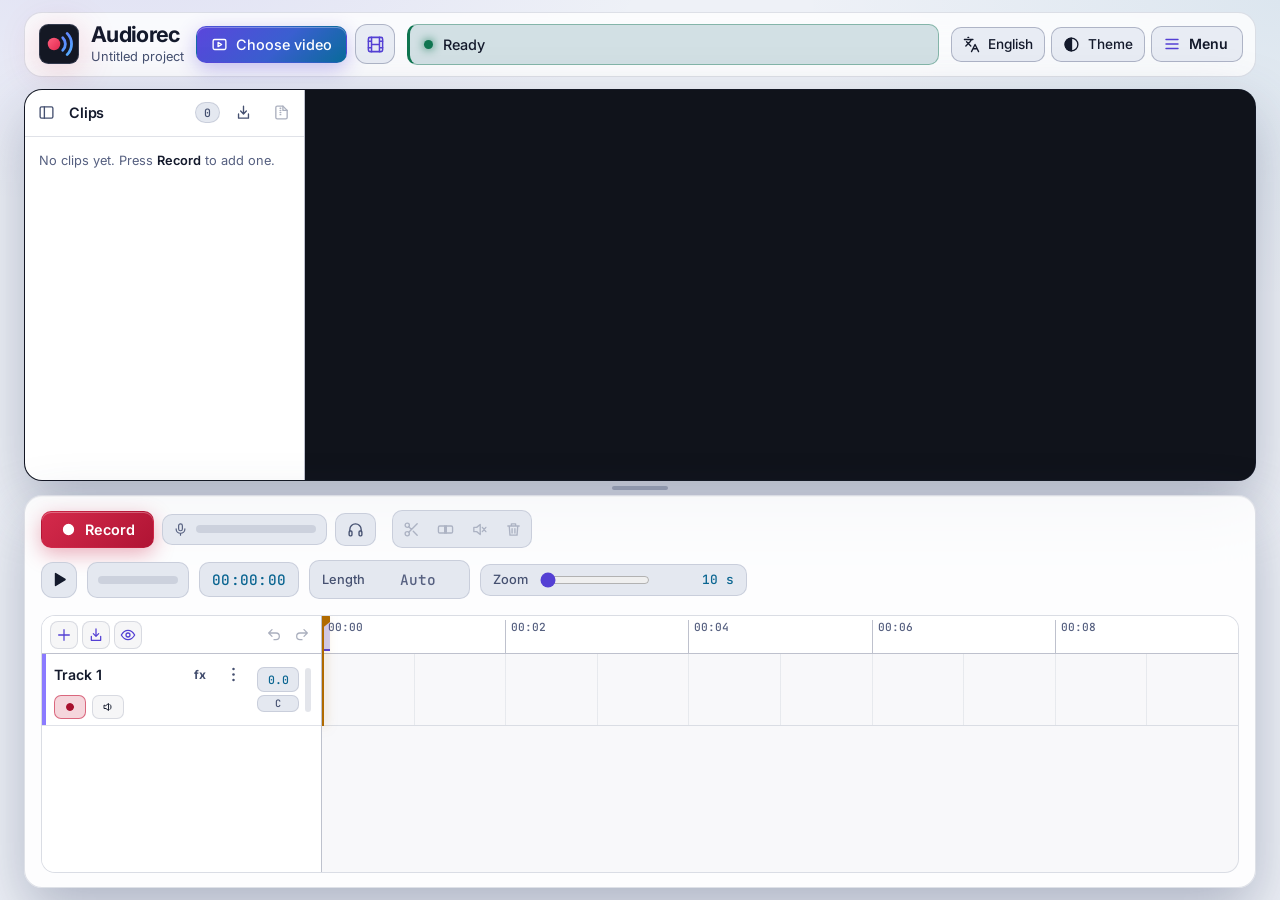
==== commit e4b1ecee: "Effects UI, pitch shifter, recording capture, clip editing and pan - Effects: dropdown chain editor," ====
--- a/app/index.html
+++ b/app/index.html
@@ -12,18 +12,18 @@
   <link rel="stylesheet" href="style.css">
 </head>
 <body>
-  <svg class="icon-library" xmlns="http://www.w3.org/2000/svg" aria-hidden="true"><symbol id="i-info" viewBox="0 0 24 24"><circle cx="12" cy="12" r="9"/><path d="M12 11v5m0-8h.01"/></symbol><symbol id="i-settings" viewBox="0 0 24 24"><path d="M10 2h4l.6 2.3 2 1.1 2.3-.6 2 3.5-1.7 1.7v2.4l1.7 1.7-2 3.5-2.3-.6-2 1.1L14 22h-4l-.6-2.3-2-1.1-2.3.6-2-3.5 1.7-1.7v-2.4L3.1 9.9l2-3.5 2.3.6 2-1.1z"/><circle cx="12" cy="12" r="3"/></symbol><symbol id="i-video" viewBox="0 0 24 24"><rect x="3" y="5" width="18" height="14" rx="2"/><path d="m10 9 5 3-5 3z"/></symbol><symbol id="i-volume" viewBox="0 0 24 24"><path d="M4 9v6h4l5 4V5L8 9zm12-2c3 2 3 8 0 10"/></symbol><symbol id="i-mute" viewBox="0 0 24 24"><path d="M4 9v6h4l5 4V5L8 9zm12 0 5 6m0-6-5 6"/></symbol><symbol id="i-record" viewBox="0 0 24 24"><circle cx="12" cy="12" r="7"/></symbol><symbol id="i-stop" viewBox="0 0 24 24"><rect x="5" y="5" width="14" height="14" rx="2"/></symbol><symbol id="i-plus" viewBox="0 0 24 24"><path d="M12 4v16M4 12h16"/></symbol><symbol id="i-save" viewBox="0 0 24 24"><path d="M4 3h14l3 3v15H3V3zm3 0v7h10V3M7 21v-8h10v8"/></symbol><symbol id="i-open" viewBox="0 0 24 24"><path d="M3 7h7l2 2h9l-2 11H3L1 9h2z"/></symbol><symbol id="i-download" viewBox="0 0 24 24"><path d="M12 3v13m-5-5 5 5 5-5M4 18v3h16v-3"/></symbol><symbol id="i-close" viewBox="0 0 24 24"><path d="M5 5 19 19M19 5 5 19"/></symbol><symbol id="i-file-plus" viewBox="0 0 24 24"><path d="M14 3H6v18h12V7zm0 0v4h4M12 11v6m-3-3h6"/></symbol><symbol id="i-wave" viewBox="0 0 24 24"><path d="M3 12h2m3-5v10m4-14v18m4-13v8m4-5v2"/></symbol><symbol id="i-menu" viewBox="0 0 24 24"><path d="M4 6h16M4 12h16M4 18h16"/></symbol><symbol id="i-sidebar" viewBox="0 0 24 24"><rect x="3" y="4" width="18" height="16" rx="2"/><path d="M9 4v16"/></symbol><symbol id="i-zip" viewBox="0 0 24 24"><path d="M14 3H6a2 2 0 0 0-2 2v14a2 2 0 0 0 2 2h12a2 2 0 0 0 2-2V9z"/><path d="M14 3v6h6M10 6h1m-1 3h1m-1 3h1m-1 3h1"/></symbol><symbol id="i-more" viewBox="0 0 24 24"><circle cx="12" cy="5" r="1.6" fill="currentColor" stroke="none"/><circle cx="12" cy="12" r="1.6" fill="currentColor" stroke="none"/><circle cx="12" cy="19" r="1.6" fill="currentColor" stroke="none"/></symbol><symbol id="i-scissors" viewBox="0 0 24 24"><circle cx="6" cy="6" r="3"/><circle cx="6" cy="18" r="3"/><path d="M20 4 8.1 15.9M14.5 14.5 20 20M8.1 8.1 12 12"/></symbol><symbol id="i-trash" viewBox="0 0 24 24"><path d="M4 7h16M10 11v6m4-6v6M6 7l1 13h10l1-13M9 7V4h6v3"/></symbol><symbol id="i-undo" viewBox="0 0 24 24"><path d="M9 14 4 9l5-5M4 9h11a5 5 0 0 1 0 10h-3"/></symbol><symbol id="i-redo" viewBox="0 0 24 24"><path d="m15 14 5-5-5-5M20 9H9a5 5 0 0 0 0 10h3"/></symbol><symbol id="i-mic" viewBox="0 0 24 24"><rect x="9" y="3" width="6" height="11" rx="3"/><path d="M5 11a7 7 0 0 0 14 0M12 18v3"/></symbol><symbol id="i-headphones" viewBox="0 0 24 24"><path d="M4 15v-3a8 8 0 0 1 16 0v3"/><rect x="3" y="14" width="4" height="7" rx="1.5"/><rect x="17" y="14" width="4" height="7" rx="1.5"/></symbol><symbol id="i-import" viewBox="0 0 24 24"><path d="M12 3v11m-4-4 4 4 4-4M5 14v6h14v-6"/></symbol><symbol id="i-play" viewBox="0 0 24 24"><path d="M7 4.5v15l12-7.5z"/></symbol><symbol id="i-pause" viewBox="0 0 24 24"><path d="M8 5v14m8-14v14"/></symbol><symbol id="i-eye" viewBox="0 0 24 24"><path d="M2 12s4-7 10-7 10 7 10 7-4 7-10 7-10-7-10-7z"/><circle cx="12" cy="12" r="3"/></symbol><symbol id="i-eye-off" viewBox="0 0 24 24"><path d="M4.5 5.5 19.5 18.5M9.5 9.4A3 3 0 0 0 12 15a3 3 0 0 0 2.6-1.5M6.4 6.9C3.9 8.5 2 12 2 12s4 7 10 7c1.6 0 3-.4 4.3-1M10 5.2A9 9 0 0 1 12 5c6 0 10 7 10 7s-1 1.7-2.7 3.4"/></symbol><symbol id="i-language" viewBox="0 0 24 24"><path d="m5 8 6 6m-7 0 6-6 2-3M2 5h12M7 2h1m14 20-5-10-5 10m2-4h6"/></symbol><symbol id="i-theme" viewBox="0 0 24 24"><circle cx="12" cy="12" r="9"/><path d="M12 3a9 9 0 0 0 0 18z" fill="currentColor"/></symbol><symbol id="i-layers" viewBox="0 0 24 24"><path d="m12 3 9 5-9 5-9-5zm-9 9 9 5 9-5M3 16l9 5 9-5"/></symbol></svg>
+  <svg class="icon-library" xmlns="http://www.w3.org/2000/svg" aria-hidden="true"><symbol id="i-info" viewBox="0 0 24 24"><circle cx="12" cy="12" r="9"/><path d="M12 11v5m0-8h.01"/></symbol><symbol id="i-settings" viewBox="0 0 24 24"><path d="M10 2h4l.6 2.3 2 1.1 2.3-.6 2 3.5-1.7 1.7v2.4l1.7 1.7-2 3.5-2.3-.6-2 1.1L14 22h-4l-.6-2.3-2-1.1-2.3.6-2-3.5 1.7-1.7v-2.4L3.1 9.9l2-3.5 2.3.6 2-1.1z"/><circle cx="12" cy="12" r="3"/></symbol><symbol id="i-video" viewBox="0 0 24 24"><rect x="3" y="5" width="18" height="14" rx="2"/><path d="m10 9 5 3-5 3z"/></symbol><symbol id="i-film" viewBox="0 0 24 24"><rect x="3" y="3" width="18" height="18" rx="2"/><path d="M7 3v18M17 3v18M3 8h4M3 16h4M17 8h4M17 16h4M7 12h10"/></symbol><symbol id="i-volume" viewBox="0 0 24 24"><path d="M4 9v6h4l5 4V5L8 9zm12-2c3 2 3 8 0 10"/></symbol><symbol id="i-mute" viewBox="0 0 24 24"><path d="M4 9v6h4l5 4V5L8 9zm12 0 5 6m0-6-5 6"/></symbol><symbol id="i-record" viewBox="0 0 24 24"><circle cx="12" cy="12" r="7"/></symbol><symbol id="i-stop" viewBox="0 0 24 24"><rect x="5" y="5" width="14" height="14" rx="2"/></symbol><symbol id="i-plus" viewBox="0 0 24 24"><path d="M12 4v16M4 12h16"/></symbol><symbol id="i-save" viewBox="0 0 24 24"><path d="M4 3h14l3 3v15H3V3zm3 0v7h10V3M7 21v-8h10v8"/></symbol><symbol id="i-open" viewBox="0 0 24 24"><path d="M3 7h7l2 2h9l-2 11H3L1 9h2z"/></symbol><symbol id="i-download" viewBox="0 0 24 24"><path d="M12 3v13m-5-5 5 5 5-5M4 18v3h16v-3"/></symbol><symbol id="i-close" viewBox="0 0 24 24"><path d="M5 5 19 19M19 5 5 19"/></symbol><symbol id="i-file-plus" viewBox="0 0 24 24"><path d="M14 3H6v18h12V7zm0 0v4h4M12 11v6m-3-3h6"/></symbol><symbol id="i-wave" viewBox="0 0 24 24"><path d="M3 12h2m3-5v10m4-14v18m4-13v8m4-5v2"/></symbol><symbol id="i-menu" viewBox="0 0 24 24"><path d="M4 6h16M4 12h16M4 18h16"/></symbol><symbol id="i-sidebar" viewBox="0 0 24 24"><rect x="3" y="4" width="18" height="16" rx="2"/><path d="M9 4v16"/></symbol><symbol id="i-zip" viewBox="0 0 24 24"><path d="M14 3H6a2 2 0 0 0-2 2v14a2 2 0 0 0 2 2h12a2 2 0 0 0 2-2V9z"/><path d="M14 3v6h6M10 6h1m-1 3h1m-1 3h1m-1 3h1"/></symbol><symbol id="i-more" viewBox="0 0 24 24"><circle cx="12" cy="5" r="1.6" fill="currentColor" stroke="none"/><circle cx="12" cy="12" r="1.6" fill="currentColor" stroke="none"/><circle cx="12" cy="19" r="1.6" fill="currentColor" stroke="none"/></symbol><symbol id="i-scissors" viewBox="0 0 24 24"><circle cx="6" cy="6" r="3"/><circle cx="6" cy="18" r="3"/><path d="M20 4 8.1 15.9M14.5 14.5 20 20M8.1 8.1 12 12"/></symbol><symbol id="i-trash" viewBox="0 0 24 24"><path d="M4 7h16M10 11v6m4-6v6M6 7l1 13h10l1-13M9 7V4h6v3"/></symbol><symbol id="i-undo" viewBox="0 0 24 24"><path d="M9 14 4 9l5-5M4 9h11a5 5 0 0 1 0 10h-3"/></symbol><symbol id="i-redo" viewBox="0 0 24 24"><path d="m15 14 5-5-5-5M20 9H9a5 5 0 0 0 0 10h3"/></symbol><symbol id="i-mic" viewBox="0 0 24 24"><rect x="9" y="3" width="6" height="11" rx="3"/><path d="M5 11a7 7 0 0 0 14 0M12 18v3"/></symbol><symbol id="i-headphones" viewBox="0 0 24 24"><path d="M4 15v-3a8 8 0 0 1 16 0v3"/><rect x="3" y="14" width="4" height="7" rx="1.5"/><rect x="17" y="14" width="4" height="7" rx="1.5"/></symbol><symbol id="i-import" viewBox="0 0 24 24"><path d="M12 3v11m-4-4 4 4 4-4M5 14v6h14v-6"/></symbol><symbol id="i-play" viewBox="0 0 24 24"><path d="M7 4.5v15l12-7.5z"/></symbol><symbol id="i-pause" viewBox="0 0 24 24"><path d="M8 5v14m8-14v14"/></symbol><symbol id="i-eye" viewBox="0 0 24 24"><path d="M2 12s4-7 10-7 10 7 10 7-4 7-10 7-10-7-10-7z"/><circle cx="12" cy="12" r="3"/></symbol><symbol id="i-eye-off" viewBox="0 0 24 24"><path d="M4.5 5.5 19.5 18.5M9.5 9.4A3 3 0 0 0 12 15a3 3 0 0 0 2.6-1.5M6.4 6.9C3.9 8.5 2 12 2 12s4 7 10 7c1.6 0 3-.4 4.3-1M10 5.2A9 9 0 0 1 12 5c6 0 10 7 10 7s-1 1.7-2.7 3.4"/></symbol><symbol id="i-language" viewBox="0 0 24 24"><path d="m5 8 6 6m-7 0 6-6 2-3M2 5h12M7 2h1m14 20-5-10-5 10m2-4h6"/></symbol><symbol id="i-theme" viewBox="0 0 24 24"><circle cx="12" cy="12" r="9"/><path d="M12 3a9 9 0 0 0 0 18z" fill="currentColor"/></symbol><symbol id="i-power" viewBox="0 0 24 24"><path d="M12 3v9M6.4 6.4a8 8 0 1 0 11.2 0"/></symbol><symbol id="i-glue" viewBox="0 0 24 24"><rect x="2" y="7" width="11" height="10" rx="2"/><rect x="11" y="7" width="11" height="10" rx="2"/><path d="M11 7v10m2-10v10"/></symbol><symbol id="i-layers" viewBox="0 0 24 24"><path d="m12 3 9 5-9 5-9-5zm-9 9 9 5 9-5M3 16l9 5 9-5"/></symbol></svg>
   <div id="file-drop" class="file-drop" aria-hidden="true" hidden><span class="file-drop-card"><svg class="icon"><use href="#i-import"/></svg>Drop audio or video files to import</span></div>
   <main class="app">
     <header class="topbar">
       <div class="brand"><svg class="logo" viewBox="0 0 64 64" aria-hidden="true"><defs><linearGradient id="logo-wave" gradientUnits="userSpaceOnUse" x1="0" y1="0" x2="64" y2="64"><stop offset="0" stop-color="#8b7bff"/><stop offset=".55" stop-color="#5b8cff"/><stop offset="1" stop-color="#4fd1ff"/></linearGradient><linearGradient id="logo-dot" gradientUnits="userSpaceOnUse" x1="14" y1="22" x2="34" y2="42"><stop offset="0" stop-color="#ff5f7e"/><stop offset="1" stop-color="#e0294f"/></linearGradient></defs><rect width="64" height="64" rx="15" fill="#141824"/><rect x=".75" y=".75" width="62.5" height="62.5" rx="14.25" fill="none" stroke="#94a3c8" stroke-opacity=".28" stroke-width="1.5"/><circle cx="24" cy="32" r="10" fill="url(#logo-dot)"/><g fill="none" stroke="url(#logo-wave)" stroke-width="4.5" stroke-linecap="round"><path d="M38 22a14 14 0 0 1 0 20"/><path d="M45 15a24 24 0 0 1 0 34"/></g></svg><div><h1>Audiorec</h1><p id="project-name" class="project-name">Untitled project</p></div></div>
-      <div class="video-controls"><label id="video-picker" class="button video-picker" for="video-file" title="Choose video"><svg class="icon"><use href="#i-video"/></svg><span id="video-name" class="video-name">Choose video</span></label><input id="video-file" type="file" accept="video/*" hidden></div>
+      <div class="video-controls"><label id="video-picker" class="button video-picker" for="video-file" title="Choose video"><svg class="icon"><use href="#i-video"/></svg><span id="video-name" class="video-name">Choose video</span></label><input id="video-file" type="file" accept="video/*" hidden><button id="video-panel-toggle" class="icon-button ghost" type="button" aria-pressed="true" aria-expanded="true" aria-controls="video-panel" aria-label="Hide video and clips panel" title="Hide video and clips panel"><svg class="icon" aria-hidden="true"><use href="#i-film"/></svg></button></div>
       <span id="status" role="status" aria-live="polite">Ready</span>
       <div class="header-actions"><button id="language-button" class="language-button" type="button" popovertarget="language-menu" aria-label="Language" title="Language"><svg class="icon"><use href="#i-language"/></svg><span></span></button><button id="theme-button" class="language-button theme-button" type="button" popovertarget="theme-menu" aria-label="Theme" title="Theme"><svg class="icon"><use href="#i-theme"/></svg><span>Theme</span></button><button id="project-menu-button" class="menu-button" type="button" popovertarget="project-menu" title="Project, export and settings"><svg class="icon"><use href="#i-menu"/></svg>Menu</button></div>
       <div id="language-menu" class="menu language-menu" popover aria-label="Language"><span class="menu-label">Language</span><div id="language-options"></div></div>
       <div id="theme-menu" class="menu language-menu" popover aria-label="Theme"><span class="menu-label">Theme</span><p class="language-hint">System follows the light or dark setting of your device.</p><div id="theme-options"></div></div>
       <div id="project-menu" class="menu" popover><button id="new-project" class="menu-item" type="button" title="New project"><svg class="icon"><use href="#i-file-plus"/></svg>New project</button><button id="open-project-button" class="menu-item" type="button" title="Open project"><svg class="icon"><use href="#i-open"/></svg>Open project…</button><input id="open-project" type="file" accept=".audiorec" hidden><button id="save-project" class="menu-item" type="button" title="Save project"><svg class="icon"><use href="#i-save"/></svg>Save project</button><div class="menu-separator" role="separator"></div><button id="export" class="menu-item" type="button" aria-haspopup="dialog" title="Export audio or video"><svg class="icon"><use href="#i-download"/></svg>Export…</button><div class="menu-separator" role="separator"></div><button id="open-settings" class="menu-item" type="button" aria-haspopup="dialog" aria-controls="device-dialog" title="Device settings"><svg class="icon"><use href="#i-settings"/></svg>Settings</button><button id="open-help" class="menu-item" type="button" aria-haspopup="dialog" aria-controls="help-dialog" title="Help"><svg class="icon"><use href="#i-info"/></svg>Help</button></div>
-      <dialog id="help-dialog" class="tip help-dialog" aria-labelledby="help-title"><div class="dialog-heading"><h2 id="help-title"><svg class="icon"><use href="#i-info"/></svg>Help</h2><button type="button" class="icon-button ghost tip-close" aria-label="Close" title="Close (Esc)"><svg class="icon"><use href="#i-close"/></svg></button></div><div class="help-tabs" role="tablist" aria-label="Help"><button id="help-tab-files" class="help-tab" type="button" role="tab" aria-controls="help-files" aria-selected="true">Saving &amp; exporting</button><button id="help-tab-recording" class="help-tab" type="button" role="tab" aria-controls="help-recording" aria-selected="false" tabindex="-1">Recording</button><button id="help-tab-tracks" class="help-tab" type="button" role="tab" aria-controls="help-tracks" aria-selected="false" tabindex="-1">Editing tracks</button></div><div id="help-files" class="tip-body help-panel" role="tabpanel" aria-labelledby="help-tab-files" tabindex="0"><p data-i18n-html="tip-files-1">The project <strong>autosaves</strong> in this browser.</p><p data-i18n-html="tip-files-2"><strong>New project</strong> clears the video and all recordings — save a copy first if you want to keep them.</p><p data-i18n-html="tip-files-3"><strong>Save project</strong> writes a <code>.audiorec</code> file (video + recordings). The first time it asks where to save; after that — or after <strong>Open project</strong> — it overwrites the same file. Browsers that can&#39;t write files directly download a new copy instead.</p><p data-i18n-html="tip-files-4"><strong>Export</strong> saves <strong>Audio only</strong> (a WAV) or <strong>Video + audio</strong> (an MP4 with the original picture; the range must end within the video). Both contain the mix of the tracks that are neither muted nor hidden, without muted clips. Choose the <strong>start</strong> and <strong>end</strong>; by default they are the two <strong>export markers</strong> on the timeline ruler, which start at 0 and at the timeline <strong>Length</strong> (the video length unless you set one). Silence is added where nothing plays. The video&#39;s own audio is mixed in only if you tick it.</p></div><div id="help-recording" class="tip-body help-panel" role="tabpanel" aria-labelledby="help-tab-recording" tabindex="0" hidden><p data-i18n-html="tip-recording-1">Enable <strong>REC</strong> on the track to record on (one track at a time), press <strong>Record</strong> and speak while the timeline plays, over the video if you chose one. Pausing or seeking stops the recording.</p><p data-i18n-html="tip-recording-2"><kbd>Space</kbd> play / pause · <kbd>*</kbd> start / stop recording · <kbd>W</kbd> full screen</p><p data-i18n-html="tip-recording-3"><strong>Mute</strong> on the <strong>Video audio</strong> row silences the video&#39;s own sound. It only affects what you hear; Export has its own option for the video audio.</p></div><div id="help-tracks" class="tip-body help-panel" role="tabpanel" aria-labelledby="help-tab-tracks" tabindex="0" hidden><p data-i18n-html="tip-tracks-1"><strong>Drag</strong> a clip to move it; drag its <strong>edges</strong> to trim start and end. Drop it on <strong>another track</strong> to move it there at the same time position. Hold <kbd>Alt</kbd> while you start dragging to <strong>duplicate</strong> the selected clips instead.</p><p data-i18n-html="tip-tracks-2"><strong>Double-click</strong> a track or clip name to rename it.</p><p data-i18n-html="tip-tracks-menu">The <strong>+</strong> button above the track names adds a track. The <strong>⋮</strong> button on a track opens its menu, with its <strong>color</strong> and <strong>Remove track</strong>.</p><p data-i18n-html="tip-tracks-3"><strong>Click</strong> a clip to select it, <kbd>Shift</kbd>+click to select more, or drag a box over empty space (<kbd>Shift</kbd> adds to the selection); <kbd>Del</kbd> or the trash button removes the selected clips, <kbd>Esc</kbd> clears the selection.</p><p data-i18n-html="tip-tracks-4"><kbd>C</kbd> or the scissors button <strong>cuts</strong> the selected clips in two at the playhead; <kbd>M</kbd> or the speaker button <strong>mutes</strong> them (press again to unmute).</p><p data-i18n-html="tip-tracks-5"><kbd>Ctrl</kbd>+<kbd>Z</kbd> undo · <kbd>Ctrl</kbd>+<kbd>Shift</kbd>+<kbd>Z</kbd> or <kbd>Ctrl</kbd>+<kbd>Y</kbd> redo, for every change to tracks and clips.</p><p data-i18n-html="tip-tracks-6"><strong>Click or drag on the ruler</strong> to move through the video; hold it near an edge to scroll, faster the longer you hold. Times read <code>min:sec:frame</code>, using the video&#39;s frame rate. </p><p data-i18n-html="tip-tracks-7">The two <strong>export markers</strong> on the ruler set what Export saves: drag them, press <kbd>I</kbd> / <kbd>O</kbd> to place them at the playhead, double-click one to reset it.</p><p data-i18n-html="tip-tracks-8"><strong>Zoom</strong> with the slider, <kbd>+</kbd> / <kbd>-</kbd>, or <kbd>Ctrl</kbd> + mouse wheel over the timeline. Fully left shows the whole timeline; fully right shows 1 second.</p><p data-i18n-html="tip-tracks-9">The <strong>import</strong> buttons, above the track names and in the <strong>Clips</strong> list, add audio files at the playhead on the REC track, one after another. Drop audio anywhere in the app to do the same, or on a track to place it where you drop. Drop a video anywhere to choose it instead. Only the first supported file in a drop is imported.</p><p data-i18n-html="tip-tracks-clips">The <strong>Clips</strong> list next to the video shows every clip in timeline order: click one to jump to its start and select it (<kbd>Shift</kbd>+click adds it to the selection), double-click to rename it. Each row has a WAV download button; the heading downloads all clips as a ZIP and can hide the list.</p><p data-i18n-html="tip-tracks-10"><strong>Mute</strong> silences a track in playback and leaves it out of the export.</p><p data-i18n-html="tip-tracks-11">The <strong>Video audio</strong> row at the top shows the sound of the video, so you can time your voice to it. It can&#39;t be edited; Export can include it.</p><p data-i18n-html="tip-tracks-12">The <strong>eye</strong> button above the track names opens <strong>Show or hide tracks</strong>: switch a track off to take it off the timeline and out of playback and both exports. Hiding is not deleting and not muting: the recordings, the volume and mute stay as they were, and a hidden track stays out of both exports until you show it again. Hiding the REC track moves REC to a visible track.</p></div></dialog>
+      <dialog id="help-dialog" class="tip help-dialog" aria-labelledby="help-title"><div class="dialog-heading"><h2 id="help-title"><svg class="icon"><use href="#i-info"/></svg>Help</h2><button type="button" class="icon-button ghost tip-close" aria-label="Close" title="Close (Esc)"><svg class="icon"><use href="#i-close"/></svg></button></div><div class="help-tabs" role="tablist" aria-label="Help"><button id="help-tab-files" class="help-tab" type="button" role="tab" aria-controls="help-files" aria-selected="true">Saving &amp; exporting</button><button id="help-tab-recording" class="help-tab" type="button" role="tab" aria-controls="help-recording" aria-selected="false" tabindex="-1">Recording</button><button id="help-tab-tracks" class="help-tab" type="button" role="tab" aria-controls="help-tracks" aria-selected="false" tabindex="-1">Editing tracks</button><button id="help-tab-keys" class="help-tab" type="button" role="tab" aria-controls="help-keys" aria-selected="false" tabindex="-1">Keyboard shortcuts</button></div><div id="help-files" class="tip-body help-panel" role="tabpanel" aria-labelledby="help-tab-files" tabindex="0"><p data-i18n-html="tip-files-1">The project <strong>autosaves</strong> in this browser.</p><p data-i18n-html="tip-files-2"><strong>New project</strong> clears the video and all recordings — save a copy first if you want to keep them.</p><p data-i18n-html="tip-files-3"><strong>Save project</strong> writes a <code>.audiorec</code> file (video + recordings). The first time it asks where to save; after that — or after <strong>Open project</strong> — it overwrites the same file. Browsers that can&#39;t write files directly download a new copy instead.</p><p data-i18n-html="tip-files-4"><strong>Export</strong> saves <strong>Audio only</strong> (a WAV) or <strong>Video + audio</strong> (an MP4 with the original picture; the range must end within the video). Both contain the mix of the tracks that are neither muted nor hidden, without muted clips. Choose the <strong>start</strong> and <strong>end</strong>; by default they are the two <strong>export markers</strong> on the timeline ruler, which start at 0 and at the timeline <strong>Length</strong> (the video length unless you set one). Silence is added where nothing plays. The video&#39;s own audio is mixed in only if you tick it.</p></div><div id="help-recording" class="tip-body help-panel" role="tabpanel" aria-labelledby="help-tab-recording" tabindex="0" hidden><p data-i18n-html="tip-recording-1">Enable <strong>REC</strong> on the track to record on (one track at a time), press <strong>Record</strong> and speak while the timeline plays, over the video if you chose one. Pausing or seeking stops the recording.</p><p data-i18n-html="tip-recording-2"><kbd>Space</kbd> play / pause · <kbd>*</kbd> start / stop recording · <kbd>F</kbd> full screen</p><p data-i18n-html="tip-recording-3"><strong>Mute</strong> on the <strong>Video audio</strong> row silences the video&#39;s own sound. It only affects what you hear; Export has its own option for the video audio.</p></div><div id="help-tracks" class="tip-body help-panel" role="tabpanel" aria-labelledby="help-tab-tracks" tabindex="0" hidden><p data-i18n-html="tip-tracks-1"><strong>Drag</strong> a clip to move it; drag its <strong>edges</strong> to trim start and end. Drop it on <strong>another track</strong> to move it there at the same time position. Hold <kbd>Alt</kbd> while you start dragging to <strong>duplicate</strong> the selected clips instead.</p><p data-i18n-html="tip-tracks-2"><strong>Double-click</strong> a track name to rename it. <strong>Double-click</strong> a clip to open its settings: name, gain (fader or typed dB), fade in and fade out in ms. Under each track volume is its <strong>pan</strong>; click either value to open the fader with the pan slider, and type a value to set it exactly (dB, or L/R 0–100, C for centre).</p><p data-i18n-html="tip-tracks-menu">The <strong>+</strong> button above the track names adds a track. The <strong>⋮</strong> button on a track opens its menu, with its <strong>color</strong> and <strong>Remove track</strong>.</p><p data-i18n-html="tip-tracks-eq">The <strong>fx</strong> button opens a compact effect list. Drag the handles to reorder effects, or use Alt+Up/Down on a focused row. Click an <strong>equalizer</strong> to open its editor: drag knobs vertically or edit their values; Shift gives finer adjustment. The graph shows the EQ response and a live 30-band spectrum during playback. The compressor has threshold, ratio, knee, attack/release, input/output gain and dry/wet mix knobs, with a transfer curve and live input/reduction/output meters. It uses the browser's native dynamics processing, without external sidechain or adaptive timing. Add delay (feedback/tone), reverb (Hall, Room or Plate), pitch shifter, stereo chorus or a downward expander from the same list. Their editors use the same knobs and editable values. Pitch shifting preserves duration but not formants; the expander requires AudioWorklet on localhost or HTTPS. Extend the timeline/export range if you want complete delay and reverb tails. Click outside a dialog to close it. Effects and their order are saved with the project and applied to mixed exports, not individual clip downloads. Each row in the list shows its position in the chain and has an on/off button and a remove button (Ctrl+Z undoes it); the <strong>fx</strong> button shows how many effects the track has. In the equalizer graph, drag the numbered points to change a band&#39;s frequency and gain (L and H are the cuts). The switch next to the title turns the effect on or off; the ring around each knob shows its value. The low and high cuts have no resonance: set their frequency and choose a slope of 12, 24, 36 or 48 dB/oct. The pitch shifter joins the audio where the waveforms match; its <strong>Window</strong> sets the length of the joined pieces and, like the expander, it needs AudioWorklet (localhost or HTTPS).</p><p data-i18n-html="tip-tracks-3"><strong>Click</strong> a clip to select it, <kbd>Shift</kbd>+click to select more, or drag a box over empty space (<kbd>Shift</kbd> adds to the selection); <kbd>Del</kbd> or the trash button removes the selected clips, <kbd>Esc</kbd> clears the selection.</p><p data-i18n-html="tip-tracks-4"><kbd>C</kbd> or the scissors button <strong>cuts</strong> the selected clips in two at the playhead; <kbd>M</kbd> or the speaker button <strong>mutes</strong> them (press again to unmute).</p><p data-i18n-html="tip-tracks-5"><kbd>Ctrl</kbd>+<kbd>Z</kbd> undo · <kbd>Ctrl</kbd>+<kbd>Shift</kbd>+<kbd>Z</kbd> or <kbd>Ctrl</kbd>+<kbd>Y</kbd> redo, for every change to tracks and clips.</p><p data-i18n-html="tip-tracks-6"><strong>Click or drag on the ruler</strong> to move through the video; hold it near an edge to scroll, faster the longer you hold. Times read <code>min:sec:frame</code>, using the video&#39;s frame rate. </p><p data-i18n-html="tip-tracks-7">The two <strong>export markers</strong> on the ruler set what Export saves: drag them, press <kbd>I</kbd> / <kbd>O</kbd> to place them at the playhead, double-click one to reset it.</p><p data-i18n-html="tip-tracks-8"><strong>Zoom</strong> with the slider, <kbd>W</kbd> / <kbd>E</kbd>, or <kbd>Ctrl</kbd> + mouse wheel over the timeline. Fully left shows the whole timeline; fully right shows 1 second.</p><p data-i18n-html="tip-tracks-9">The <strong>import</strong> buttons, above the track names and in the <strong>Clips</strong> list, add audio files at the playhead on the REC track, one after another. Drop audio anywhere in the app to do the same, or on a track to place it where you drop. Drop a video anywhere to choose it instead. Only the first supported file in a drop is imported.</p><p data-i18n-html="tip-tracks-clips">The <strong>Clips</strong> list next to the video shows every clip in timeline order: click one to jump to its start and select it (<kbd>Shift</kbd>+click adds it to the selection), double-click to rename it. Each row has a WAV download button; the heading downloads all clips as a ZIP and can hide the list. The film button next to Choose video shows or hides the entire video and clips panel without changing playback or audio; this layout preference is remembered in the browser.</p><p data-i18n-html="tip-tracks-10"><strong>Mute</strong> silences a track in playback and leaves it out of the export.</p><p data-i18n-html="tip-tracks-11">The <strong>Video audio</strong> row at the top shows the sound of the video, so you can time your voice to it. It can&#39;t be edited; Export can include it.</p><p data-i18n-html="tip-tracks-12">The <strong>eye</strong> button above the track names opens <strong>Show or hide tracks</strong>: switch a track off to take it off the timeline and out of playback and both exports. Hiding is not deleting and not muting: the recordings, the volume and mute stay as they were, and a hidden track stays out of both exports until you show it again. Hiding the REC track moves REC to a visible track.</p></div><div id="help-keys" class="tip-body help-panel" role="tabpanel" aria-labelledby="help-tab-keys" tabindex="0" hidden></div></dialog>
     </header>
     <section id="video-panel" class="panel video-panel" aria-label="Clips and video">
       <aside id="clip-list" class="clip-list" aria-label="Clips"><div class="clip-list-heading"><button id="clip-list-toggle" class="clip-tool ghost" type="button" aria-expanded="true" aria-controls="clip-items" title="Hide the clip list"><svg class="icon"><use href="#i-sidebar"/></svg></button><h2>Clips</h2><span id="clip-count" translate="no" class="clip-count">0</span><button id="clip-import" class="clip-tool ghost" type="button" title="Import audio files at the playhead on the REC track" disabled><svg class="icon"><use href="#i-import"/></svg></button><button id="clip-zip" class="clip-tool ghost" type="button" title="Download all clips as a ZIP of WAV files" disabled><svg class="icon"><use href="#i-zip"/></svg></button></div><ol id="clip-items" class="clip-items"></ol><p id="clip-empty" class="clip-empty" data-i18n-html="clip-empty">No clips yet. Press <strong>Record</strong> to add one.</p></aside>
@@ -31,10 +31,49 @@
     </section>
     <div id="splitter" class="splitter" role="separator" aria-orientation="horizontal" aria-label="Resize video and tracks panels" tabindex="0" title="Drag to resize panels (double-click: reset)"></div>
     <section id="tracks-panel" class="panel tracks-panel" aria-label="Audio tracks">
-      <div class="section-heading"><div class="heading-start"><div class="record-controls"><button id="record" class="record" type="button" title="Record (*)"><svg class="icon"><use href="#i-record"/></svg>Record</button><button id="input-meter" class="input-meter" type="button" aria-pressed="false" aria-label="Microphone input level" title="Input level: click to listen to the microphone"><svg class="icon"><use href="#i-mic"/></svg><span class="meter-track"><span id="input-meter-fill" class="meter-fill"></span></span></button><button id="monitor" class="monitor-button" type="button" aria-pressed="false" aria-label="Monitor microphone" title="Monitor: hear the microphone"><svg class="icon"><use href="#i-headphones"/></svg></button></div><div class="clip-actions" role="group" aria-label="Clip editing"><button id="cut-clip" class="clip-action" type="button" title="Cut the selected clip at the playhead (C)" disabled><svg class="icon"><use href="#i-scissors"/></svg></button><button id="mute-clips" class="clip-action" type="button" aria-pressed="false" title="Mute the selected clips (M)" disabled><svg class="icon"><use href="#i-mute"/></svg></button><button id="delete-clips" class="clip-action danger-action" type="button" title="Delete the selected clips (Del)" disabled><svg class="icon"><use href="#i-trash"/></svg></button></div></div><div class="heading-actions"><button id="play" class="icon-button play-button" type="button" aria-pressed="false" aria-label="Play" title="Play (Space)"><svg class="icon"><use href="#i-play"/></svg></button><span class="master-meter" title="Output level (all tracks and video)"><span class="meter-track"><span id="master-meter" class="meter-fill"></span></span></span><span id="time-display" translate="no" class="time-display" aria-label="Playback position">00:00.0</span><label class="length-field" title="Timeline length: mm:ss:ff, mm:ss or seconds; empty = video length. Also the default export range"><span>Length</span><input id="timeline-length" type="text" inputmode="decimal" autocomplete="off" spellcheck="false" placeholder="Auto" aria-label="Timeline length"></label><label class="zoom" title="Visible timeline length (+ / -)"><span>Zoom</span><input id="zoom" type="range" min="0" max="1000" step="1" value="0" aria-label="Visible timeline length"><output id="zoom-level" translate="no" for="zoom" class="zoom-level">10 s</output></label><div id="volume-popover" class="menu volume-popover" popover><span id="volume-title" class="menu-label"></span><input id="volume-slider" class="volume-slider" type="range" min="0" max="1000" aria-label="Volume"><output id="volume-level" translate="no" class="volume-level" for="volume-slider"></output><span class="volume-hint">Double-click: 0 dB</span></div></div></div>
+      <div class="section-heading"><div class="heading-start"><div class="record-controls"><button id="record" class="record" type="button" title="Record (*)"><svg class="icon"><use href="#i-record"/></svg>Record</button><button id="input-meter" class="input-meter" type="button" aria-pressed="false" aria-label="Microphone input level" title="Input level: click to listen to the microphone"><svg class="icon"><use href="#i-mic"/></svg><span class="meter-track"><span id="input-meter-fill" class="meter-fill"></span></span></button><button id="monitor" class="monitor-button" type="button" aria-pressed="false" aria-label="Monitor microphone" title="Monitor: hear the microphone"><svg class="icon"><use href="#i-headphones"/></svg></button></div><div class="clip-actions" role="group" aria-label="Clip editing"><button id="cut-clip" class="clip-action" type="button" title="Cut the selected clip at the playhead (C)" disabled><svg class="icon"><use href="#i-scissors"/></svg></button><button id="glue-clips" class="clip-action" type="button" title="Glue the selected overlapping clips (G)" disabled><svg class="icon"><use href="#i-glue"/></svg></button><button id="mute-clips" class="clip-action" type="button" aria-pressed="false" title="Mute the selected clips (M)" disabled><svg class="icon"><use href="#i-mute"/></svg></button><button id="delete-clips" class="clip-action danger-action" type="button" title="Delete the selected clips (Del)" disabled><svg class="icon"><use href="#i-trash"/></svg></button></div></div><div class="heading-actions"><button id="play" class="icon-button play-button" type="button" aria-pressed="false" aria-label="Play" title="Play (Space)"><svg class="icon"><use href="#i-play"/></svg></button><span class="master-meter" title="Output level (all tracks and video)"><span class="meter-track"><span id="master-meter" class="meter-fill"></span></span></span><span id="time-display" translate="no" class="time-display" aria-label="Playback position">00:00.0</span><label class="length-field" title="Timeline length: mm:ss:ff, mm:ss or seconds; empty = video length. Also the default export range"><span>Length</span><input id="timeline-length" type="text" inputmode="decimal" autocomplete="off" spellcheck="false" placeholder="Auto" aria-label="Timeline length"></label><label class="zoom" title="Visible timeline length (+ / -)"><span>Zoom</span><input id="zoom" type="range" min="0" max="1000" step="1" value="0" aria-label="Visible timeline length"><output id="zoom-level" translate="no" for="zoom" class="zoom-level">10 s</output></label><div id="volume-popover" class="menu volume-popover" popover><span id="volume-title" class="menu-label"></span><input id="volume-slider" class="volume-slider" type="range" min="0" max="1000" aria-label="Volume"><input id="volume-level" class="volume-level level-field" type="text" inputmode="decimal" autocomplete="off" spellcheck="false" translate="no" aria-label="Volume (dB)"><span class="volume-hint">Double-click: 0 dB</span><div id="pan-control" class="pan-control" hidden><span class="menu-label">Pan</span><input id="pan-slider" class="pan-slider" type="range" min="-100" max="100" step="1" aria-label="Pan"><input id="pan-value" class="volume-level level-field" type="text" autocomplete="off" spellcheck="false" translate="no" aria-label="Pan value"><span class="volume-hint">Double-click: centre</span></div></div></div></div>
       <div class="track-area"><div id="track-headers" class="track-headers"><div class="ruler-spacer track-tools"><button id="add-track" class="tool-button" type="button" title="Add track"><svg class="icon"><use href="#i-plus"/></svg></button><button id="import-audio" class="tool-button" type="button" title="Import audio files at the playhead on the REC track"><svg class="icon"><use href="#i-import"/></svg></button><input id="import-file" type="file" accept="audio/*" multiple hidden><button id="track-visibility" class="tool-button" type="button" title="Show or hide tracks"><svg class="icon"><use href="#i-eye"/></svg></button><span class="track-tools-end"><div class="history" role="group" aria-label="Undo and redo"><button id="undo" class="tool-icon ghost" type="button" aria-label="Undo" title="Undo (Ctrl+Z)" disabled><svg class="icon"><use href="#i-undo"/></svg></button><button id="redo" class="tool-icon ghost" type="button" aria-label="Redo" title="Redo (Ctrl+Shift+Z)" disabled><svg class="icon"><use href="#i-redo"/></svg></button></div></span></div><div id="video-audio-head" class="track-head video-audio-head" title="Audio of the video: not editable; Export can include it" hidden><div class="track-head-top"><svg class="icon"><use href="#i-video"/></svg><span class="track-name">Video audio</span></div><div class="track-head-bottom"><button id="video-audio-mute" class="muted" type="button" aria-pressed="false" aria-label="Mute video audio"></button></div><div class="track-mix"><button id="video-audio-volume" class="volume-handle" type="button" aria-haspopup="true">0.0</button><span class="out-meter" title="Output level"><span id="video-audio-meter" class="out-meter-fill"></span></span></div></div><div id="track-heads" class="track-heads"></div></div><div id="timeline-scroll" class="timeline-scroll"><div id="timeline" class="timeline"><div id="ruler" class="ruler" title="Move video playhead (click or drag)" aria-label="Video position"></div><div id="video-audio-row" class="lane-row video-audio-row" hidden><div id="video-audio-lane" class="video-audio-lane"><span id="video-audio-note" class="video-audio-note"></span></div></div><div id="tracks" class="tracks"></div><div id="timeline-end" class="timeline-end" aria-hidden="true" hidden></div><div id="mark-in-line" class="mark-line" aria-hidden="true"></div><div id="mark-out-line" class="mark-line" aria-hidden="true"></div><div id="playhead" class="playhead" aria-hidden="true"></div></div></div></div>
     </section>
   </main>
+  <dialog id="fx-dialog" aria-labelledby="fx-title">
+    <form method="dialog"><div class="dialog-heading"><h2 id="fx-title">Effects</h2><button type="submit" class="icon-button ghost" aria-label="Close" title="Close (Esc)"><svg class="icon"><use href="#i-close"/></svg></button></div></form>
+    <select id="fx-add" aria-label="Add effect" autocomplete="off"><option value="" selected>Add effect</option><option value="equalizer">Equalizer</option><option value="compressor">Compressor</option><option value="delay">Delay</option><option value="reverb">Reverb</option><option value="pitch">Pitch shifter</option><option value="chorus">Chorus</option><option value="expander">Expander</option></select>
+    <ol id="fx-list" aria-label="Effects"></ol><p id="fx-empty">No effects added.</p>
+    <span id="fx-announcement" class="sr-only" aria-live="polite"></span>
+  </dialog>
+  <dialog id="eq-dialog" aria-labelledby="eq-title">
+    <div class="dialog-heading"><h2 id="eq-title">Equalizer</h2><label class="fx-switch"><input id="eq-enabled" type="checkbox" role="switch"><span>Enable equalizer</span></label><form method="dialog"><button type="submit" class="icon-button ghost" aria-label="Close" title="Close (Esc)"><svg class="icon"><use href="#i-close"/></svg></button></form></div>
+    <div id="eq-editor">
+    <canvas id="eq-graph" width="900" height="260" role="img" aria-label="Equalizer response curve and live octave spectrum, 20 Hz to 20 kHz"></canvas>
+    <p class="eq-caption">Curve: −24 to +24 dB. Spectrum: −90 to 0 dBFS, three bars per octave (last band ends at 20 kHz). <strong>Drag the numbered points to change frequency and gain.</strong></p><div id="eq-controls"></div></div>
+    <div class="fx-footer"><button id="eq-remove" type="button" class="fx-remove-button"><svg class="icon"><use href="#i-trash"/></svg>Remove equalizer</button></div>
+  </dialog>
+  <dialog id="compressor-dialog" aria-labelledby="compressor-title">
+    <div class="dialog-heading"><h2 id="compressor-title">Compressor</h2><label class="fx-switch"><input id="compressor-enabled" type="checkbox" role="switch"><span>Enable compressor</span></label><form method="dialog"><button type="submit" class="icon-button ghost" aria-label="Close" title="Close (Esc)"><svg class="icon"><use href="#i-close"/></svg></button></form></div>
+    <div class="compressor-panel"><div id="compressor-dynamics" class="compressor-knobs"></div><div class="compressor-display"><canvas id="compressor-graph" width="440" height="300" role="img" aria-label="Compressor input/output transfer curve"></canvas><div class="compressor-meters"><label>Input<progress id="compressor-input-meter" max="60" value="0"></progress><output id="compressor-input-value">−∞ dBFS</output></label><label>Reduction<progress id="compressor-reduction-meter" max="36" value="0"></progress><output id="compressor-reduction-value">0.0 dB</output></label><label>Output<progress id="compressor-output-meter" max="60" value="0"></progress><output id="compressor-output-value">−∞ dBFS</output></label></div></div><div id="compressor-controls" class="compressor-knobs"></div></div>
+    <p class="eq-caption">Static curve before native auto makeup. Live meters show actual playback. Native lookahead and stereo linking; no external sidechain or adaptive timing.</p>
+    <div class="fx-footer"><button id="compressor-remove" type="button" class="fx-remove-button"><svg class="icon"><use href="#i-trash"/></svg>Remove compressor</button></div>
+  </dialog>
+  <dialog id="utility-dialog" aria-labelledby="utility-title">
+    <div class="dialog-heading"><h2 id="utility-title">Audio effect</h2><label class="fx-switch"><input id="utility-enabled" type="checkbox" role="switch"><span>Enable effect</span></label><form method="dialog"><button type="submit" class="icon-button ghost" aria-label="Close" title="Close (Esc)"><svg class="icon"><use href="#i-close"/></svg></button></form></div>
+    <canvas id="utility-graph" width="660" height="180" role="img" aria-label="Effect visualization"></canvas>
+    <div class="utility-info"><span id="utility-readout" class="utility-readout"></span><label id="reverb-preset-field" hidden>Preset <select id="reverb-preset"><option value="hall">Hall</option><option value="room">Room</option><option value="plate">Plate</option></select></label></div>
+    <div id="utility-meter" class="utility-meter" hidden><label for="utility-reduction">Reduction</label><progress id="utility-reduction" max="80" value="0"></progress><output id="utility-reduction-value">0.0 dB</output></div>
+    <div id="utility-controls" class="utility-knobs"></div><p id="utility-note" class="eq-caption"></p>
+    <div class="fx-footer"><button id="utility-remove" type="button" class="fx-remove-button"><svg class="icon"><use href="#i-trash"/></svg>Remove effect</button></div>
+  </dialog>
+  <dialog id="clip-dialog" class="clip-dialog" aria-labelledby="clip-dialog-title">
+    <div class="dialog-heading"><h2 id="clip-dialog-title">Clip</h2><form method="dialog"><button type="submit" class="icon-button ghost" aria-label="Close" title="Close (Esc)"><svg class="icon"><use href="#i-close"/></svg></button></form></div>
+    <label class="clip-field"><span>Name</span><input id="clip-name" type="text" autocomplete="off" spellcheck="false"></label>
+    <div class="clip-settings">
+      <div class="clip-gain-control"><span class="menu-label">Gain</span><input id="clip-gain-slider" class="volume-slider" type="range" min="0" max="1000" aria-label="Clip gain"><input id="clip-gain-value" class="volume-level level-field" type="text" inputmode="decimal" autocomplete="off" spellcheck="false" translate="no" aria-label="Clip gain (dB)"><span class="volume-hint">Double-click: 0 dB</span></div>
+      <div class="clip-fade-controls">
+        <label class="clip-field"><span>Fade in (ms)</span><input id="clip-fade-in-slider" type="range" min="0" max="1000" step="1" aria-label="Fade in"><input id="clip-fade-in" class="level-field" type="number" min="0" step="1" aria-label="Fade in (ms)"></label>
+        <label class="clip-field"><span>Fade out (ms)</span><input id="clip-fade-out-slider" type="range" min="0" max="1000" step="1" aria-label="Fade out"><input id="clip-fade-out" class="level-field" type="number" min="0" step="1" aria-label="Fade out (ms)"></label>
+        <p class="clip-hint">Overlapping clips on a track crossfade automatically; a fade set here applies when it is longer.</p>
+      </div>
+    </div>
+  </dialog>
   <dialog id="visibility-dialog" class="visibility-dialog" aria-labelledby="visibility-title">
     <div class="dialog-heading"><h2 id="visibility-title"><svg class="icon"><use href="#i-eye"/></svg>Show or hide tracks</h2><button id="visibility-close" type="button" class="icon-button ghost" aria-label="Close" title="Close (Esc)"><svg class="icon"><use href="#i-close"/></svg></button></div>
     <p class="visibility-help">Hidden tracks leave the timeline, playback and exports. Mute and volume are not changed.</p>
@@ -66,6 +105,9 @@
   <script src="locales/es.js"></script>
   <script src="locales/ru.js"></script>
   <script src="locales/zh.js"></script>
+  <script src="eq.js"></script>
+  <script src="compressor.js"></script>
+  <script src="effects.js"></script>
   <script src="app.js"></script>
 </body>
 </html>
--- a/app/style.css
+++ b/app/style.css
@@ -50,6 +50,10 @@
 body{margin:0;height:100vh;overflow:hidden;background:var(--bg);color:var(--text);font:14.5px/1.5 var(--font);-webkit-font-smoothing:antialiased;
   background-image:var(--bg-glow);background-attachment:fixed}
 .app{width:100%;height:100vh;margin:0;padding:12px clamp(12px,2vw,24px);display:grid;grid-template-rows:auto var(--video-height,minmax(0,1fr)) 14px minmax(0,1fr)}
+.app.video-hidden{grid-template-rows:auto minmax(0,1fr)}
+.video-panel[hidden],.splitter[hidden]{display:none}
+#video-panel-toggle{flex:none}
+#video-panel-toggle[aria-pressed=true]{color:var(--accent);background:var(--raised);border-color:var(--line-strong)}
 .file-drop[hidden]{display:none}
 .file-drop{position:fixed;inset:0;z-index:100;display:grid;place-items:center;pointer-events:none;background:color-mix(in srgb,var(--bg) 78%,transparent);border:4px dashed var(--accent-2)}
 .file-drop-card{display:flex;align-items:center;gap:16px;max-width:calc(100vw - 48px);padding:24px 32px;border:1px solid var(--accent);border-radius:var(--radius);background:var(--surface-solid);box-shadow:0 18px 60px var(--bg);color:var(--text);font-weight:600;font-size:1.2rem;text-align:center}
@@ -191,6 +195,24 @@
 .volume-slider{writing-mode:vertical-lr;direction:rtl;width:24px;height:180px;margin:4px 0;accent-color:var(--accent);cursor:pointer}
 .volume-level{font:500 .9rem var(--mono);color:var(--accent-2);font-variant-numeric:tabular-nums}
 .volume-hint{font-size:.68rem;color:var(--muted)}
+.level-field{width:9ch;padding:3px 6px;border:1px solid var(--line);border-radius:6px;background:var(--field);color:var(--accent-2);font:500 .9rem var(--mono);text-align:center;font-variant-numeric:tabular-nums}
+.level-field:hover{border-color:var(--line-strong)}.level-field:focus{color:var(--text)}
+.volume-popover{width:150px}
+.pan-control{display:grid;justify-items:center;gap:6px;width:100%;margin-top:6px;padding-top:8px;border-top:1px solid var(--line)}.pan-control[hidden]{display:none}
+.pan-slider{width:100%;accent-color:var(--accent);cursor:pointer}
+.track-levels{display:grid;gap:3px;justify-items:stretch}
+.pan-handle{min-width:6ch;padding:1px 6px;border-radius:7px;font:500 .64rem var(--mono);color:var(--subtle);background:var(--well);border-color:var(--line);font-variant-numeric:tabular-nums}
+.pan-handle:hover{border-color:var(--accent);color:var(--text)}
+.clip-gain{margin-left:6px;padding:0 4px;border-radius:4px;background:var(--badge-bg);color:var(--badge-text);font:500 .66rem var(--mono)}
+.clip-fade{position:absolute;top:0;bottom:0;pointer-events:none;background:color-mix(in srgb,var(--bg) 50%,transparent)}
+.clip-fade.in{left:0;clip-path:polygon(0 0,100% 0,0 100%)}.clip-fade.out{right:0;clip-path:polygon(0 0,100% 0,100% 100%)}
+.clip-dialog{width:min(92vw,420px);padding:14px;border-radius:12px}
+.clip-field{display:grid;gap:4px;font-size:.78rem;color:var(--subtle)}
+.clip-field input[type=text]{padding:7px 9px;border:1px solid var(--line-strong);border-radius:8px;background:var(--field);color:var(--text);font:500 .9rem var(--font)}
+.clip-settings{display:grid;grid-template-columns:110px minmax(0,1fr);gap:16px;margin-top:14px;align-items:start}
+.clip-gain-control{display:grid;justify-items:center;gap:8px;padding:8px;border:1px solid var(--line);border-radius:8px;background:var(--raised)}
+.clip-fade-controls{display:grid;gap:14px}.clip-fade-controls input[type=range]{width:100%;accent-color:var(--accent)}.clip-fade-controls .level-field{width:10ch}
+.clip-hint{margin:0;font-size:.7rem;color:var(--muted);line-height:1.4}
 .master-meter{display:inline-flex;align-items:center;padding:13px 10px;border-radius:var(--radius-sm);background:var(--well);border:1px solid var(--line)}
 .master-meter.clipping{border-color:color-mix(in srgb,var(--rec) 70%,transparent)}
 .master-meter .meter-track{width:80px}
@@ -206,6 +228,93 @@
 .track-head button[aria-pressed=true] .icon{fill:currentColor}
 .track-head button.muted[aria-pressed=true]{background:color-mix(in srgb,var(--warn) 14%,transparent);border-color:color-mix(in srgb,var(--warn) 50%,transparent);color:var(--warn-text)}
 .track-head button.muted[aria-pressed=true] .icon{fill:none}
+.track-fx{flex:none;padding:3px 6px;font-size:.75rem;font-weight:700;border-radius:8px}
+.track-fx[aria-expanded=true]{background:var(--raised);color:var(--text);border-color:var(--line)}
+.track-fx.has-fx{color:var(--accent);gap:3px}
+.fx-count{min-width:14px;padding:0 3px;border-radius:7px;background:color-mix(in srgb,var(--accent) 22%,transparent);color:var(--text);font-size:.62rem;line-height:14px;text-align:center}
+#fx-dialog{width:min(92vw,330px);padding:12px;border-radius:12px}
+#fx-dialog .dialog-heading{gap:8px;margin-bottom:6px}
+#fx-dialog .dialog-heading h2{font-size:.85rem;overflow:hidden;text-overflow:ellipsis;white-space:nowrap}
+#fx-dialog p{color:var(--muted);font-size:.78rem;margin:10px 4px}
+#fx-add{width:100%;margin:2px 0 10px;padding:8px 10px;font-size:.82rem;border-radius:8px;background:var(--field);cursor:pointer}
+#fx-list{display:grid;gap:4px;list-style:none;padding:0;margin:6px 0 0}
+.fx-item{display:flex;align-items:center;gap:2px;padding-right:3px;border:1px solid var(--line);border-radius:7px;background:var(--raised)}
+.fx-item.off{background:transparent;border-style:dashed}.fx-item.off .fx-name{color:var(--muted)}
+.fx-order{flex:none;min-width:16px;font:600 .68rem var(--mono);color:var(--muted);text-align:center}
+.fx-off{margin-left:7px;padding:0 5px;border:1px solid var(--line-strong);border-radius:4px;font-size:.6rem;font-weight:700;letter-spacing:.04em;text-transform:uppercase;color:var(--subtle)}
+.fx-toggle,.fx-remove{flex:none;width:28px;height:28px;padding:0;border-radius:6px}.fx-toggle .icon,.fx-remove .icon{width:15px;height:15px}
+.fx-toggle[aria-pressed=true]{color:var(--accent-2)}.fx-toggle[aria-pressed=false]{color:var(--muted)}
+.fx-remove{color:var(--muted)}.fx-remove:hover{color:var(--rec-text)}
+.fx-footer{display:flex;margin-top:10px;padding-top:10px;border-top:1px solid var(--line)}
+.fx-remove-button{gap:6px;padding:5px 10px;font-size:.72rem;background:transparent;color:var(--subtle)}.fx-remove-button .icon{width:14px;height:14px}
+.fx-remove-button:hover{color:var(--rec-text);border-color:color-mix(in srgb,var(--rec) 50%,transparent)}
+:is(#eq-dialog,#compressor-dialog,#utility-dialog).bypassed :is(#eq-graph,#eq-controls,.compressor-panel,#utility-graph,.utility-meter,.utility-knobs){opacity:.45;transition:opacity .18s}
+.fx-item.dragging{opacity:.55}.fx-item.drop-target{outline:2px solid var(--accent);outline-offset:1px}
+.fx-name{flex:1;min-width:0;justify-content:flex-start;background:transparent;border:0;padding:9px 6px;font-size:.82rem;text-align:left}
+.fx-grip{flex:none;padding:6px;cursor:grab;touch-action:none;font-size:1.1rem}.fx-grip:active{cursor:grabbing}
+.sr-only{position:absolute;width:1px;height:1px;padding:0;margin:-1px;overflow:hidden;clip-path:inset(50%);white-space:nowrap;border:0}
+#eq-dialog,#compressor-dialog,#utility-dialog{width:min(96vw,980px);max-height:min(96dvh,960px);padding:12px;border-radius:12px}
+:is(#eq-dialog,#compressor-dialog,#utility-dialog) .dialog-heading{margin-bottom:4px;gap:8px}
+:is(#eq-dialog,#compressor-dialog,#utility-dialog) .dialog-heading h2{flex:1;min-width:0;font-size:.9rem;font-weight:600;overflow:hidden;text-overflow:ellipsis;white-space:nowrap}
+.fx-switch{position:relative;display:inline-flex;align-items:center;gap:8px;flex:none;font-size:.75rem;color:var(--subtle);cursor:pointer;white-space:nowrap}
+.fx-switch input{appearance:none;position:relative;flex:none;width:32px;height:18px;margin:0;border:1px solid var(--line-strong);border-radius:9px;background:var(--raised-hover);cursor:pointer;transition:background .18s,border-color .18s}
+.fx-switch input::after{content:"";position:absolute;top:2px;left:2px;width:12px;height:12px;border-radius:50%;background:var(--subtle);transition:transform .18s}
+.fx-switch input:checked{background:var(--accent);border-color:var(--accent)}.fx-switch input:checked::after{transform:translateX(14px);background:var(--on-accent)}
+.fx-switch:has(input:checked){color:var(--text)}
+:is(#eq-dialog,#compressor-dialog,#utility-dialog) .dialog-heading .icon-button,#fx-dialog .dialog-heading .icon-button{width:26px;height:26px;padding:4px;border-radius:6px}
+#eq-graph{display:block;width:100%;height:auto;max-height:270px;background:var(--bg);border:1px solid var(--line);border-radius:6px}
+.eq-caption{color:var(--muted);font-size:.65rem;line-height:1.3;margin:5px 0 8px}
+#eq-controls{display:grid;grid-template-columns:repeat(4,minmax(0,1fr));gap:8px}
+#eq-controls fieldset{min-width:0;margin:0;border:1px solid var(--line);border-radius:8px;padding:7px;background:var(--raised)}
+#eq-controls legend{font-weight:600;font-size:.73rem;padding:0 4px}
+.eq-band-0,.eq-band-1{grid-column:span 2}
+.eq-band-toggle{display:flex;align-items:center;gap:5px;font-size:.65rem;color:var(--muted);margin-bottom:5px}
+.eq-knobs{display:flex;align-items:center;justify-content:center;gap:6px}
+.eq-knob-control.eq-slope{max-width:none;flex:none;align-self:start;margin-left:12px}
+.eq-slope-options{display:flex;margin-top:12px;border:1px solid var(--line-strong);border-radius:6px;overflow:hidden}
+.eq-slope-options label{position:relative;cursor:pointer}
+.eq-slope-options label+label{border-left:1px solid var(--line-strong)}
+.eq-slope-options input{position:absolute;opacity:0;pointer-events:none}
+.eq-slope-options span{display:block;min-width:34px;padding:5px 6px;font:500 .72rem var(--mono);color:var(--subtle);text-align:center}
+.eq-slope-options label:hover span{background:var(--raised-hover);color:var(--text)}
+.eq-slope-options input:checked+span{background:var(--accent);color:var(--on-accent);font-weight:700}
+.eq-slope-options input:focus-visible+span{outline:2px solid var(--focus);outline-offset:-2px}
+.eq-knob-control{display:grid;justify-items:center;gap:7px;min-width:0;flex:1;max-width:85px}
+.eq-knob-label{max-width:100%;overflow:hidden;font-size:.68rem;font-weight:500;color:var(--subtle);text-overflow:ellipsis;white-space:nowrap}
+.eq-knob{--knob-angle:0deg;position:relative;width:48px;height:48px;flex:none;border-radius:50%;border:2px solid var(--line-strong);background:linear-gradient(135deg,var(--glass),var(--raised) 55%,var(--bg));box-shadow:inset 0 0 0 3px var(--bg),0 2px 5px var(--shadow);cursor:ns-resize;touch-action:none;user-select:none}
+.eq-knob::before{content:"";position:absolute;inset:4px;border:1px solid var(--line-strong);border-radius:50%}
+/* Value ring: track over the 270° sweep plus the filled part, from zero for bipolar knobs. */
+.eq-knob-arc{position:absolute;inset:-7px;border-radius:50%;pointer-events:none;background:conic-gradient(from -135deg,transparent 0 var(--arc-a,0deg),var(--accent-2) var(--arc-a,0deg) var(--arc-b,0deg),transparent var(--arc-b,0deg)),conic-gradient(from -135deg,var(--line-strong) 0 270deg,transparent 270deg);-webkit-mask:radial-gradient(farthest-side,transparent calc(100% - 3px),var(--text) calc(100% - 3px));mask:radial-gradient(farthest-side,transparent calc(100% - 3px),var(--text) calc(100% - 3px))}
+.bypassed .eq-knob-arc{filter:grayscale(1)}
+.eq-knob-indicator{position:absolute;inset:0;transform:rotate(var(--knob-angle));pointer-events:none}
+.eq-knob-indicator::after{content:"";position:absolute;top:5px;left:calc(50% - 1.5px);width:3px;height:12px;border-radius:2px;background:var(--accent-2)}
+.eq-knob:focus-visible{outline:3px solid var(--accent);outline-offset:3px}
+:is(#eq-controls,.compressor-knobs,.utility-knobs) input[type=number]{width:100%;max-width:76px;min-width:0;padding:3px 2px;border:1px solid var(--line);border-radius:5px;background:var(--field);color:var(--text);font:500 .72rem var(--mono);text-align:center;appearance:textfield}
+:is(#eq-controls,.compressor-knobs,.utility-knobs) input[type=number]:hover{border-color:var(--line-strong)}
+:is(#eq-controls,.compressor-knobs,.utility-knobs) input[type=number]::-webkit-inner-spin-button{appearance:none}
+:root[data-theme=accessible] .eq-knob{background:var(--bg);box-shadow:none;border-color:var(--text)}
+#utility-dialog{width:min(96vw,760px)}
+#utility-graph{width:100%;height:auto;max-height:180px;display:block;background:var(--bg);border:1px solid var(--line);border-radius:6px;margin:4px 0 0}
+.utility-info{display:flex;align-items:center;justify-content:space-between;gap:10px;flex-wrap:wrap;min-height:30px;margin:6px 0 10px;font-size:.75rem}
+.utility-readout{color:var(--subtle);font-family:var(--mono);font-size:.72rem}
+#reverb-preset-field{display:flex;align-items:center;gap:6px;color:var(--subtle)}
+.utility-knobs{display:grid;grid-template-columns:repeat(var(--cols,4),minmax(0,1fr));gap:20px 10px;justify-items:center;padding:16px 14px;background:var(--raised);border:1px solid var(--line);border-radius:8px}
+.utility-knobs .eq-knob-control{max-width:110px;width:100%}
+.utility-meter{display:flex;align-items:center;gap:10px;margin:8px 0;font-size:.75rem}.utility-meter[hidden],#reverb-preset-field[hidden]{display:none}
+.utility-meter progress{flex:1;min-width:0;height:10px;accent-color:var(--accent)}
+#reverb-preset{padding:4px 8px;font-size:.75rem;border-radius:6px}
+@media(max-width:480px){.utility-knobs{grid-template-columns:repeat(2,minmax(0,1fr));gap:14px}.fx-switch span{position:absolute;width:1px;height:1px;overflow:hidden;clip-path:inset(50%);white-space:nowrap}}
+.compressor-panel{display:grid;grid-template-columns:100px minmax(0,1fr) 200px;gap:16px;align-items:center;background:var(--raised);border:1px solid var(--line);border-radius:8px;padding:14px}
+.compressor-knobs{display:grid;grid-template-columns:repeat(2,minmax(0,1fr));gap:20px 8px;align-content:center;justify-items:center}
+#compressor-controls .eq-knob-mix{order:1;grid-column:1/-1}
+#compressor-dynamics{grid-template-columns:1fr;gap:14px}
+.compressor-knobs .eq-knob-control{width:100%;max-width:90px}
+#compressor-graph{width:100%;height:auto;display:block;background:var(--bg);border:1px solid var(--line);border-radius:6px}
+.compressor-meters{display:grid;gap:6px;margin-top:12px}
+.compressor-meters label{display:grid;grid-template-columns:55px minmax(0,1fr) 72px;align-items:center;gap:6px;font-size:.65rem}
+.compressor-meters progress{width:100%;height:9px;accent-color:var(--accent)}
+.compressor-meters output{text-align:right;font-family:var(--mono)}
+@media(max-width:720px){.compressor-panel{grid-template-columns:1fr;padding:8px}.compressor-display{grid-row:1}#compressor-dynamics{grid-template-columns:repeat(3,minmax(0,1fr))}.compressor-knobs{gap:10px}#compressor-graph{max-height:240px}#eq-controls{grid-template-columns:repeat(2,minmax(0,1fr))}.eq-band-0,.eq-band-1{grid-column:1/-1}.eq-knob{width:42px;height:42px}.eq-knobs{gap:4px}#eq-dialog{padding:10px}}
 .track-more{width:28px;height:28px;border-radius:8px;flex:none}.track-more.open{background:var(--raised);color:var(--text);border-color:var(--line)}
 .menu{position:fixed;inset:auto;margin:0;min-width:180px;padding:6px;display:none;gap:2px;background:var(--menu-bg);color:var(--text);border:1px solid var(--line-strong);border-radius:12px;box-shadow:0 18px 50px color-mix(in srgb,var(--shadow) 55%,transparent)}
 .menu:popover-open{display:grid;animation:pop .15s ease-out}
@@ -285,7 +394,7 @@
 dialog{width:min(92vw,620px);max-height:90vh;overflow-y:auto;background:var(--dialog-bg);color:var(--text);border:1px solid var(--line-strong);border-radius:22px;padding:24px;box-shadow:0 30px 90px color-mix(in srgb,var(--shadow) 60%,transparent)}
 dialog[open]{animation:pop .2s ease-out}
 @keyframes pop{from{opacity:0;transform:translateY(8px) scale(.98)}}
-dialog::backdrop{background:var(--backdrop);backdrop-filter:blur(6px)}
+dialog::backdrop{background:var(--backdrop)}
 .dialog-heading{display:flex;align-items:center;justify-content:space-between;gap:16px;margin-bottom:18px}
 .dialog-heading h2{font-size:1.15rem}
 .field-hint{font-size:.74rem;font-weight:400;color:var(--muted)}
@@ -356,6 +465,8 @@
 .help-tab{margin-bottom:-1px;padding:9px 12px;background:transparent;border:0;border-bottom:3px solid transparent;border-radius:8px 8px 0 0;color:var(--muted)}
 .help-tab:hover{background:var(--raised);border-color:transparent;color:var(--text)}.help-tab[aria-selected=true]{color:var(--text);border-bottom-color:var(--accent);font-weight:600}
 .help-panel{flex:1;min-height:0;overflow-y:auto;align-content:start;padding:2px 6px 2px 2px}.help-panel[hidden]{display:none}.help-panel:focus-visible{outline:2px solid var(--focus);outline-offset:-2px;border-radius:6px}
+.shortcuts{width:100%;border-collapse:collapse;margin:0 0 18px}.shortcuts caption{padding:0 0 6px;text-align:left;font-size:.72rem;font-weight:600;letter-spacing:.04em;text-transform:uppercase;color:var(--muted)}
+.shortcuts td{padding:6px 8px;border-top:1px solid var(--line);vertical-align:middle}.shortcut-keys{width:38%;white-space:nowrap;color:var(--subtle)}.shortcut-keys kbd{margin:0 2px}
 .devices{display:grid;grid-template-columns:repeat(2,minmax(0,1fr));gap:16px}
 .devices label{display:grid;gap:7px;color:var(--subtle);font-size:.82rem;font-weight:500}
 .devices select{width:100%;min-width:0;padding:10px 12px;background:var(--field)}
@@ -382,7 +493,7 @@
 /* Accessible theme: non-color cues for every state, strong focus, no decorative motion */
 :root[data-theme=accessible] :focus-visible{outline:3px solid var(--focus)!important;outline-offset:2px}
 :root[data-theme=accessible] .length-field input:focus,:root[data-theme=accessible] .splitter:focus-visible{outline:3px solid var(--focus);outline-offset:2px}
-:root[data-theme=accessible] :is(.panel,.topbar,.rec-badge),:root[data-theme=accessible] dialog::backdrop{backdrop-filter:none}
+:root[data-theme=accessible] :is(.panel,.topbar,.rec-badge){backdrop-filter:none}
 :root[data-theme=accessible] :is(.record,.danger,.primary,.accent,.panel,.menu,dialog,.tooltip,.clip,.clip:hover,.file-drop-card){box-shadow:none}
 :root[data-theme=accessible] :is(.record,.primary,.accent,.danger){border:2px solid var(--text)}
 :root[data-theme=accessible] button:disabled,:root[data-theme=accessible] select:disabled{opacity:.5}
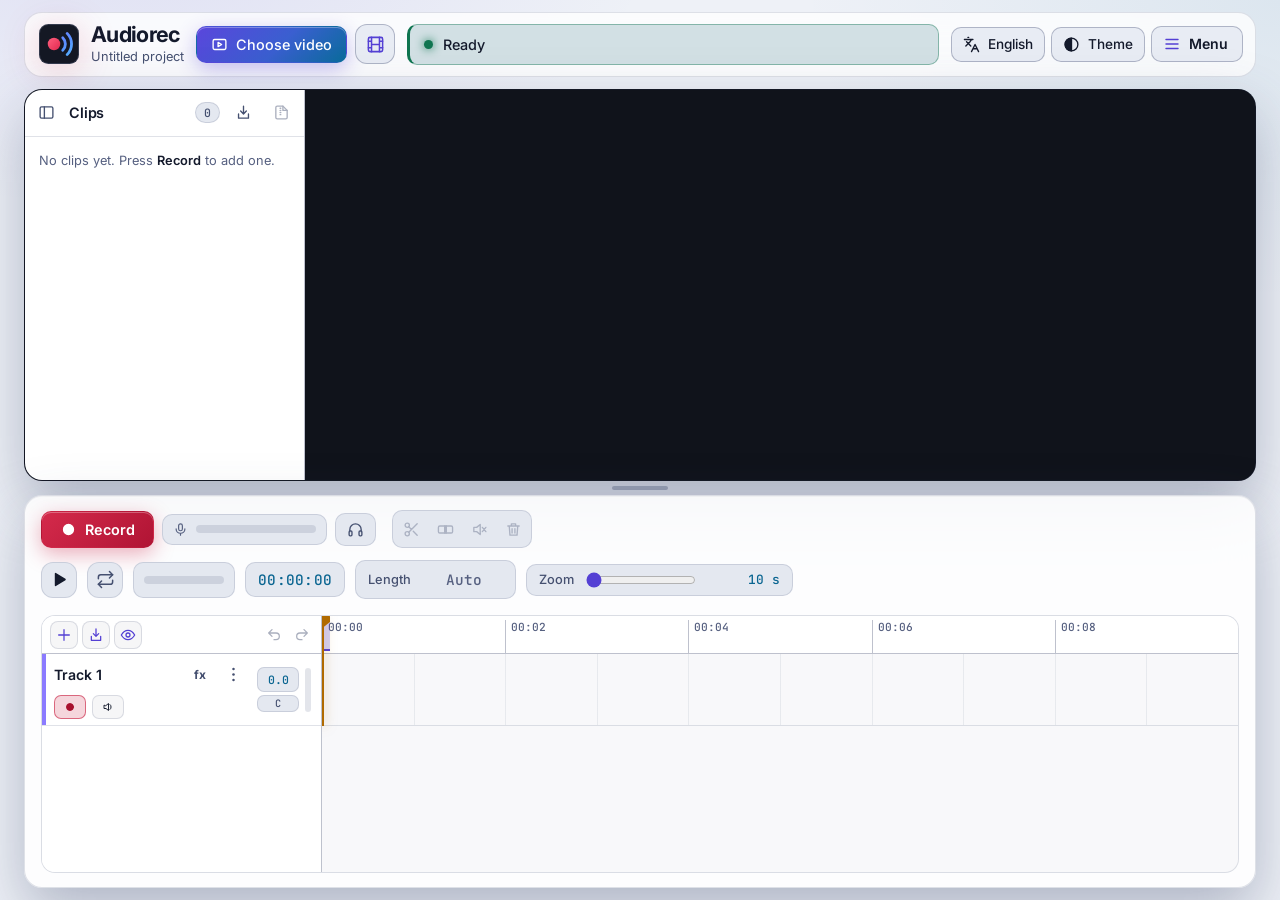
==== commit 17e6af96: "Add V, H and loop toggle - V shows / hides the video and clips panel - H opens Help on the keyboard " ====
--- a/app/index.html
+++ b/app/index.html
@@ -12,12 +12,12 @@
   <link rel="stylesheet" href="style.css">
 </head>
 <body>
-  <svg class="icon-library" xmlns="http://www.w3.org/2000/svg" aria-hidden="true"><symbol id="i-info" viewBox="0 0 24 24"><circle cx="12" cy="12" r="9"/><path d="M12 11v5m0-8h.01"/></symbol><symbol id="i-settings" viewBox="0 0 24 24"><path d="M10 2h4l.6 2.3 2 1.1 2.3-.6 2 3.5-1.7 1.7v2.4l1.7 1.7-2 3.5-2.3-.6-2 1.1L14 22h-4l-.6-2.3-2-1.1-2.3.6-2-3.5 1.7-1.7v-2.4L3.1 9.9l2-3.5 2.3.6 2-1.1z"/><circle cx="12" cy="12" r="3"/></symbol><symbol id="i-video" viewBox="0 0 24 24"><rect x="3" y="5" width="18" height="14" rx="2"/><path d="m10 9 5 3-5 3z"/></symbol><symbol id="i-film" viewBox="0 0 24 24"><rect x="3" y="3" width="18" height="18" rx="2"/><path d="M7 3v18M17 3v18M3 8h4M3 16h4M17 8h4M17 16h4M7 12h10"/></symbol><symbol id="i-volume" viewBox="0 0 24 24"><path d="M4 9v6h4l5 4V5L8 9zm12-2c3 2 3 8 0 10"/></symbol><symbol id="i-mute" viewBox="0 0 24 24"><path d="M4 9v6h4l5 4V5L8 9zm12 0 5 6m0-6-5 6"/></symbol><symbol id="i-record" viewBox="0 0 24 24"><circle cx="12" cy="12" r="7"/></symbol><symbol id="i-stop" viewBox="0 0 24 24"><rect x="5" y="5" width="14" height="14" rx="2"/></symbol><symbol id="i-plus" viewBox="0 0 24 24"><path d="M12 4v16M4 12h16"/></symbol><symbol id="i-save" viewBox="0 0 24 24"><path d="M4 3h14l3 3v15H3V3zm3 0v7h10V3M7 21v-8h10v8"/></symbol><symbol id="i-open" viewBox="0 0 24 24"><path d="M3 7h7l2 2h9l-2 11H3L1 9h2z"/></symbol><symbol id="i-download" viewBox="0 0 24 24"><path d="M12 3v13m-5-5 5 5 5-5M4 18v3h16v-3"/></symbol><symbol id="i-close" viewBox="0 0 24 24"><path d="M5 5 19 19M19 5 5 19"/></symbol><symbol id="i-file-plus" viewBox="0 0 24 24"><path d="M14 3H6v18h12V7zm0 0v4h4M12 11v6m-3-3h6"/></symbol><symbol id="i-wave" viewBox="0 0 24 24"><path d="M3 12h2m3-5v10m4-14v18m4-13v8m4-5v2"/></symbol><symbol id="i-menu" viewBox="0 0 24 24"><path d="M4 6h16M4 12h16M4 18h16"/></symbol><symbol id="i-sidebar" viewBox="0 0 24 24"><rect x="3" y="4" width="18" height="16" rx="2"/><path d="M9 4v16"/></symbol><symbol id="i-zip" viewBox="0 0 24 24"><path d="M14 3H6a2 2 0 0 0-2 2v14a2 2 0 0 0 2 2h12a2 2 0 0 0 2-2V9z"/><path d="M14 3v6h6M10 6h1m-1 3h1m-1 3h1m-1 3h1"/></symbol><symbol id="i-more" viewBox="0 0 24 24"><circle cx="12" cy="5" r="1.6" fill="currentColor" stroke="none"/><circle cx="12" cy="12" r="1.6" fill="currentColor" stroke="none"/><circle cx="12" cy="19" r="1.6" fill="currentColor" stroke="none"/></symbol><symbol id="i-scissors" viewBox="0 0 24 24"><circle cx="6" cy="6" r="3"/><circle cx="6" cy="18" r="3"/><path d="M20 4 8.1 15.9M14.5 14.5 20 20M8.1 8.1 12 12"/></symbol><symbol id="i-trash" viewBox="0 0 24 24"><path d="M4 7h16M10 11v6m4-6v6M6 7l1 13h10l1-13M9 7V4h6v3"/></symbol><symbol id="i-undo" viewBox="0 0 24 24"><path d="M9 14 4 9l5-5M4 9h11a5 5 0 0 1 0 10h-3"/></symbol><symbol id="i-redo" viewBox="0 0 24 24"><path d="m15 14 5-5-5-5M20 9H9a5 5 0 0 0 0 10h3"/></symbol><symbol id="i-mic" viewBox="0 0 24 24"><rect x="9" y="3" width="6" height="11" rx="3"/><path d="M5 11a7 7 0 0 0 14 0M12 18v3"/></symbol><symbol id="i-headphones" viewBox="0 0 24 24"><path d="M4 15v-3a8 8 0 0 1 16 0v3"/><rect x="3" y="14" width="4" height="7" rx="1.5"/><rect x="17" y="14" width="4" height="7" rx="1.5"/></symbol><symbol id="i-import" viewBox="0 0 24 24"><path d="M12 3v11m-4-4 4 4 4-4M5 14v6h14v-6"/></symbol><symbol id="i-play" viewBox="0 0 24 24"><path d="M7 4.5v15l12-7.5z"/></symbol><symbol id="i-pause" viewBox="0 0 24 24"><path d="M8 5v14m8-14v14"/></symbol><symbol id="i-eye" viewBox="0 0 24 24"><path d="M2 12s4-7 10-7 10 7 10 7-4 7-10 7-10-7-10-7z"/><circle cx="12" cy="12" r="3"/></symbol><symbol id="i-eye-off" viewBox="0 0 24 24"><path d="M4.5 5.5 19.5 18.5M9.5 9.4A3 3 0 0 0 12 15a3 3 0 0 0 2.6-1.5M6.4 6.9C3.9 8.5 2 12 2 12s4 7 10 7c1.6 0 3-.4 4.3-1M10 5.2A9 9 0 0 1 12 5c6 0 10 7 10 7s-1 1.7-2.7 3.4"/></symbol><symbol id="i-language" viewBox="0 0 24 24"><path d="m5 8 6 6m-7 0 6-6 2-3M2 5h12M7 2h1m14 20-5-10-5 10m2-4h6"/></symbol><symbol id="i-theme" viewBox="0 0 24 24"><circle cx="12" cy="12" r="9"/><path d="M12 3a9 9 0 0 0 0 18z" fill="currentColor"/></symbol><symbol id="i-power" viewBox="0 0 24 24"><path d="M12 3v9M6.4 6.4a8 8 0 1 0 11.2 0"/></symbol><symbol id="i-glue" viewBox="0 0 24 24"><rect x="2" y="7" width="11" height="10" rx="2"/><rect x="11" y="7" width="11" height="10" rx="2"/><path d="M11 7v10m2-10v10"/></symbol><symbol id="i-layers" viewBox="0 0 24 24"><path d="m12 3 9 5-9 5-9-5zm-9 9 9 5 9-5M3 16l9 5 9-5"/></symbol></svg>
+  <svg class="icon-library" xmlns="http://www.w3.org/2000/svg" aria-hidden="true"><symbol id="i-info" viewBox="0 0 24 24"><circle cx="12" cy="12" r="9"/><path d="M12 11v5m0-8h.01"/></symbol><symbol id="i-settings" viewBox="0 0 24 24"><path d="M10 2h4l.6 2.3 2 1.1 2.3-.6 2 3.5-1.7 1.7v2.4l1.7 1.7-2 3.5-2.3-.6-2 1.1L14 22h-4l-.6-2.3-2-1.1-2.3.6-2-3.5 1.7-1.7v-2.4L3.1 9.9l2-3.5 2.3.6 2-1.1z"/><circle cx="12" cy="12" r="3"/></symbol><symbol id="i-video" viewBox="0 0 24 24"><rect x="3" y="5" width="18" height="14" rx="2"/><path d="m10 9 5 3-5 3z"/></symbol><symbol id="i-film" viewBox="0 0 24 24"><rect x="3" y="3" width="18" height="18" rx="2"/><path d="M7 3v18M17 3v18M3 8h4M3 16h4M17 8h4M17 16h4M7 12h10"/></symbol><symbol id="i-volume" viewBox="0 0 24 24"><path d="M4 9v6h4l5 4V5L8 9zm12-2c3 2 3 8 0 10"/></symbol><symbol id="i-mute" viewBox="0 0 24 24"><path d="M4 9v6h4l5 4V5L8 9zm12 0 5 6m0-6-5 6"/></symbol><symbol id="i-record" viewBox="0 0 24 24"><circle cx="12" cy="12" r="7"/></symbol><symbol id="i-stop" viewBox="0 0 24 24"><rect x="5" y="5" width="14" height="14" rx="2"/></symbol><symbol id="i-plus" viewBox="0 0 24 24"><path d="M12 4v16M4 12h16"/></symbol><symbol id="i-save" viewBox="0 0 24 24"><path d="M4 3h14l3 3v15H3V3zm3 0v7h10V3M7 21v-8h10v8"/></symbol><symbol id="i-open" viewBox="0 0 24 24"><path d="M3 7h7l2 2h9l-2 11H3L1 9h2z"/></symbol><symbol id="i-download" viewBox="0 0 24 24"><path d="M12 3v13m-5-5 5 5 5-5M4 18v3h16v-3"/></symbol><symbol id="i-close" viewBox="0 0 24 24"><path d="M5 5 19 19M19 5 5 19"/></symbol><symbol id="i-file-plus" viewBox="0 0 24 24"><path d="M14 3H6v18h12V7zm0 0v4h4M12 11v6m-3-3h6"/></symbol><symbol id="i-wave" viewBox="0 0 24 24"><path d="M3 12h2m3-5v10m4-14v18m4-13v8m4-5v2"/></symbol><symbol id="i-menu" viewBox="0 0 24 24"><path d="M4 6h16M4 12h16M4 18h16"/></symbol><symbol id="i-sidebar" viewBox="0 0 24 24"><rect x="3" y="4" width="18" height="16" rx="2"/><path d="M9 4v16"/></symbol><symbol id="i-zip" viewBox="0 0 24 24"><path d="M14 3H6a2 2 0 0 0-2 2v14a2 2 0 0 0 2 2h12a2 2 0 0 0 2-2V9z"/><path d="M14 3v6h6M10 6h1m-1 3h1m-1 3h1m-1 3h1"/></symbol><symbol id="i-more" viewBox="0 0 24 24"><circle cx="12" cy="5" r="1.6" fill="currentColor" stroke="none"/><circle cx="12" cy="12" r="1.6" fill="currentColor" stroke="none"/><circle cx="12" cy="19" r="1.6" fill="currentColor" stroke="none"/></symbol><symbol id="i-scissors" viewBox="0 0 24 24"><circle cx="6" cy="6" r="3"/><circle cx="6" cy="18" r="3"/><path d="M20 4 8.1 15.9M14.5 14.5 20 20M8.1 8.1 12 12"/></symbol><symbol id="i-trash" viewBox="0 0 24 24"><path d="M4 7h16M10 11v6m4-6v6M6 7l1 13h10l1-13M9 7V4h6v3"/></symbol><symbol id="i-undo" viewBox="0 0 24 24"><path d="M9 14 4 9l5-5M4 9h11a5 5 0 0 1 0 10h-3"/></symbol><symbol id="i-redo" viewBox="0 0 24 24"><path d="m15 14 5-5-5-5M20 9H9a5 5 0 0 0 0 10h3"/></symbol><symbol id="i-mic" viewBox="0 0 24 24"><rect x="9" y="3" width="6" height="11" rx="3"/><path d="M5 11a7 7 0 0 0 14 0M12 18v3"/></symbol><symbol id="i-headphones" viewBox="0 0 24 24"><path d="M4 15v-3a8 8 0 0 1 16 0v3"/><rect x="3" y="14" width="4" height="7" rx="1.5"/><rect x="17" y="14" width="4" height="7" rx="1.5"/></symbol><symbol id="i-import" viewBox="0 0 24 24"><path d="M12 3v11m-4-4 4 4 4-4M5 14v6h14v-6"/></symbol><symbol id="i-play" viewBox="0 0 24 24"><path d="M7 4.5v15l12-7.5z"/></symbol><symbol id="i-pause" viewBox="0 0 24 24"><path d="M8 5v14m8-14v14"/></symbol><symbol id="i-eye" viewBox="0 0 24 24"><path d="M2 12s4-7 10-7 10 7 10 7-4 7-10 7-10-7-10-7z"/><circle cx="12" cy="12" r="3"/></symbol><symbol id="i-eye-off" viewBox="0 0 24 24"><path d="M4.5 5.5 19.5 18.5M9.5 9.4A3 3 0 0 0 12 15a3 3 0 0 0 2.6-1.5M6.4 6.9C3.9 8.5 2 12 2 12s4 7 10 7c1.6 0 3-.4 4.3-1M10 5.2A9 9 0 0 1 12 5c6 0 10 7 10 7s-1 1.7-2.7 3.4"/></symbol><symbol id="i-language" viewBox="0 0 24 24"><path d="m5 8 6 6m-7 0 6-6 2-3M2 5h12M7 2h1m14 20-5-10-5 10m2-4h6"/></symbol><symbol id="i-theme" viewBox="0 0 24 24"><circle cx="12" cy="12" r="9"/><path d="M12 3a9 9 0 0 0 0 18z" fill="currentColor"/></symbol><symbol id="i-power" viewBox="0 0 24 24"><path d="M12 3v9M6.4 6.4a8 8 0 1 0 11.2 0"/></symbol><symbol id="i-glue" viewBox="0 0 24 24"><rect x="2" y="7" width="11" height="10" rx="2"/><rect x="11" y="7" width="11" height="10" rx="2"/><path d="M11 7v10m2-10v10"/></symbol><symbol id="i-loop" viewBox="0 0 24 24"><path d="m17 2 4 4-4 4"/><path d="M3 11V9a3 3 0 0 1 3-3h15"/><path d="m7 22-4-4 4-4"/><path d="M21 13v2a3 3 0 0 1-3 3H3"/></symbol><symbol id="i-layers" viewBox="0 0 24 24"><path d="m12 3 9 5-9 5-9-5zm-9 9 9 5 9-5M3 16l9 5 9-5"/></symbol></svg>
   <div id="file-drop" class="file-drop" aria-hidden="true" hidden><span class="file-drop-card"><svg class="icon"><use href="#i-import"/></svg>Drop audio or video files to import</span></div>
   <main class="app">
     <header class="topbar">
       <div class="brand"><svg class="logo" viewBox="0 0 64 64" aria-hidden="true"><defs><linearGradient id="logo-wave" gradientUnits="userSpaceOnUse" x1="0" y1="0" x2="64" y2="64"><stop offset="0" stop-color="#8b7bff"/><stop offset=".55" stop-color="#5b8cff"/><stop offset="1" stop-color="#4fd1ff"/></linearGradient><linearGradient id="logo-dot" gradientUnits="userSpaceOnUse" x1="14" y1="22" x2="34" y2="42"><stop offset="0" stop-color="#ff5f7e"/><stop offset="1" stop-color="#e0294f"/></linearGradient></defs><rect width="64" height="64" rx="15" fill="#141824"/><rect x=".75" y=".75" width="62.5" height="62.5" rx="14.25" fill="none" stroke="#94a3c8" stroke-opacity=".28" stroke-width="1.5"/><circle cx="24" cy="32" r="10" fill="url(#logo-dot)"/><g fill="none" stroke="url(#logo-wave)" stroke-width="4.5" stroke-linecap="round"><path d="M38 22a14 14 0 0 1 0 20"/><path d="M45 15a24 24 0 0 1 0 34"/></g></svg><div><h1>Audiorec</h1><p id="project-name" class="project-name">Untitled project</p></div></div>
-      <div class="video-controls"><label id="video-picker" class="button video-picker" for="video-file" title="Choose video"><svg class="icon"><use href="#i-video"/></svg><span id="video-name" class="video-name">Choose video</span></label><input id="video-file" type="file" accept="video/*" hidden><button id="video-panel-toggle" class="icon-button ghost" type="button" aria-pressed="true" aria-expanded="true" aria-controls="video-panel" aria-label="Hide video and clips panel" title="Hide video and clips panel"><svg class="icon" aria-hidden="true"><use href="#i-film"/></svg></button></div>
+      <div class="video-controls"><label id="video-picker" class="button video-picker" for="video-file" title="Choose video"><svg class="icon"><use href="#i-video"/></svg><span id="video-name" class="video-name">Choose video</span></label><input id="video-file" type="file" accept="video/*" hidden><button id="video-panel-toggle" class="icon-button ghost" type="button" aria-pressed="true" aria-expanded="true" aria-controls="video-panel" aria-label="Hide video and clips panel (V)" title="Hide video and clips panel (V)"><svg class="icon" aria-hidden="true"><use href="#i-film"/></svg></button></div>
       <span id="status" role="status" aria-live="polite">Ready</span>
       <div class="header-actions"><button id="language-button" class="language-button" type="button" popovertarget="language-menu" aria-label="Language" title="Language"><svg class="icon"><use href="#i-language"/></svg><span></span></button><button id="theme-button" class="language-button theme-button" type="button" popovertarget="theme-menu" aria-label="Theme" title="Theme"><svg class="icon"><use href="#i-theme"/></svg><span>Theme</span></button><button id="project-menu-button" class="menu-button" type="button" popovertarget="project-menu" title="Project, export and settings"><svg class="icon"><use href="#i-menu"/></svg>Menu</button></div>
       <div id="language-menu" class="menu language-menu" popover aria-label="Language"><span class="menu-label">Language</span><div id="language-options"></div></div>
@@ -31,7 +31,7 @@
     </section>
     <div id="splitter" class="splitter" role="separator" aria-orientation="horizontal" aria-label="Resize video and tracks panels" tabindex="0" title="Drag to resize panels (double-click: reset)"></div>
     <section id="tracks-panel" class="panel tracks-panel" aria-label="Audio tracks">
-      <div class="section-heading"><div class="heading-start"><div class="record-controls"><button id="record" class="record" type="button" title="Record (*)"><svg class="icon"><use href="#i-record"/></svg>Record</button><button id="input-meter" class="input-meter" type="button" aria-pressed="false" aria-label="Microphone input level" title="Input level: click to listen to the microphone"><svg class="icon"><use href="#i-mic"/></svg><span class="meter-track"><span id="input-meter-fill" class="meter-fill"></span></span></button><button id="monitor" class="monitor-button" type="button" aria-pressed="false" aria-label="Monitor microphone" title="Monitor: hear the microphone"><svg class="icon"><use href="#i-headphones"/></svg></button></div><div class="clip-actions" role="group" aria-label="Clip editing"><button id="cut-clip" class="clip-action" type="button" title="Cut the selected clip at the playhead (C)" disabled><svg class="icon"><use href="#i-scissors"/></svg></button><button id="glue-clips" class="clip-action" type="button" title="Glue the selected overlapping clips (G)" disabled><svg class="icon"><use href="#i-glue"/></svg></button><button id="mute-clips" class="clip-action" type="button" aria-pressed="false" title="Mute the selected clips (M)" disabled><svg class="icon"><use href="#i-mute"/></svg></button><button id="delete-clips" class="clip-action danger-action" type="button" title="Delete the selected clips (Del)" disabled><svg class="icon"><use href="#i-trash"/></svg></button></div></div><div class="heading-actions"><button id="play" class="icon-button play-button" type="button" aria-pressed="false" aria-label="Play" title="Play (Space)"><svg class="icon"><use href="#i-play"/></svg></button><span class="master-meter" title="Output level (all tracks and video)"><span class="meter-track"><span id="master-meter" class="meter-fill"></span></span></span><span id="time-display" translate="no" class="time-display" aria-label="Playback position">00:00.0</span><label class="length-field" title="Timeline length: mm:ss:ff, mm:ss or seconds; empty = video length. Also the default export range"><span>Length</span><input id="timeline-length" type="text" inputmode="decimal" autocomplete="off" spellcheck="false" placeholder="Auto" aria-label="Timeline length"></label><label class="zoom" title="Visible timeline length (+ / -)"><span>Zoom</span><input id="zoom" type="range" min="0" max="1000" step="1" value="0" aria-label="Visible timeline length"><output id="zoom-level" translate="no" for="zoom" class="zoom-level">10 s</output></label><div id="volume-popover" class="menu volume-popover" popover><span id="volume-title" class="menu-label"></span><input id="volume-slider" class="volume-slider" type="range" min="0" max="1000" aria-label="Volume"><input id="volume-level" class="volume-level level-field" type="text" inputmode="decimal" autocomplete="off" spellcheck="false" translate="no" aria-label="Volume (dB)"><span class="volume-hint">Double-click: 0 dB</span><div id="pan-control" class="pan-control" hidden><span class="menu-label">Pan</span><input id="pan-slider" class="pan-slider" type="range" min="-100" max="100" step="1" aria-label="Pan"><input id="pan-value" class="volume-level level-field" type="text" autocomplete="off" spellcheck="false" translate="no" aria-label="Pan value"><span class="volume-hint">Double-click: centre</span></div></div></div></div>
+      <div class="section-heading"><div class="heading-start"><div class="record-controls"><button id="record" class="record" type="button" title="Record (*)"><svg class="icon"><use href="#i-record"/></svg>Record</button><button id="input-meter" class="input-meter" type="button" aria-pressed="false" aria-label="Microphone input level" title="Input level: click to listen to the microphone"><svg class="icon"><use href="#i-mic"/></svg><span class="meter-track"><span id="input-meter-fill" class="meter-fill"></span></span></button><button id="monitor" class="monitor-button" type="button" aria-pressed="false" aria-label="Monitor microphone" title="Monitor: hear the microphone"><svg class="icon"><use href="#i-headphones"/></svg></button></div><div class="clip-actions" role="group" aria-label="Clip editing"><button id="cut-clip" class="clip-action" type="button" title="Cut the selected clip at the playhead (C)" disabled><svg class="icon"><use href="#i-scissors"/></svg></button><button id="glue-clips" class="clip-action" type="button" title="Glue the selected overlapping clips (G)" disabled><svg class="icon"><use href="#i-glue"/></svg></button><button id="mute-clips" class="clip-action" type="button" aria-pressed="false" title="Mute the selected clips (M)" disabled><svg class="icon"><use href="#i-mute"/></svg></button><button id="delete-clips" class="clip-action danger-action" type="button" title="Delete the selected clips (Del)" disabled><svg class="icon"><use href="#i-trash"/></svg></button></div></div><div class="heading-actions"><button id="play" class="icon-button play-button" type="button" aria-pressed="false" aria-label="Play" title="Play (Space)"><svg class="icon"><use href="#i-play"/></svg></button><button id="loop" class="icon-button loop-button" type="button" aria-pressed="false" title="Loop playback between the export markers"><svg class="icon"><use href="#i-loop"/></svg></button><span class="master-meter" title="Output level (all tracks and video)"><span class="meter-track"><span id="master-meter" class="meter-fill"></span></span></span><span id="time-display" translate="no" class="time-display" aria-label="Playback position">00:00.0</span><label class="length-field" title="Timeline length: mm:ss:ff, mm:ss or seconds; empty = video length. Also the default export range"><span>Length</span><input id="timeline-length" type="text" inputmode="decimal" autocomplete="off" spellcheck="false" placeholder="Auto" aria-label="Timeline length"></label><label class="zoom" title="Visible timeline length (+ / -)"><span>Zoom</span><input id="zoom" type="range" min="0" max="1000" step="1" value="0" aria-label="Visible timeline length"><output id="zoom-level" translate="no" for="zoom" class="zoom-level">10 s</output></label><div id="volume-popover" class="menu volume-popover" popover><span id="volume-title" class="menu-label"></span><input id="volume-slider" class="volume-slider" type="range" min="0" max="1000" aria-label="Volume"><input id="volume-level" class="volume-level level-field" type="text" inputmode="decimal" autocomplete="off" spellcheck="false" translate="no" aria-label="Volume (dB)"><span class="volume-hint">Double-click: 0 dB</span><div id="pan-control" class="pan-control" hidden><span class="menu-label">Pan</span><input id="pan-slider" class="pan-slider" type="range" min="-100" max="100" step="1" aria-label="Pan"><input id="pan-value" class="volume-level level-field" type="text" autocomplete="off" spellcheck="false" translate="no" aria-label="Pan value"><span class="volume-hint">Double-click: centre</span></div></div></div></div>
       <div class="track-area"><div id="track-headers" class="track-headers"><div class="ruler-spacer track-tools"><button id="add-track" class="tool-button" type="button" title="Add track"><svg class="icon"><use href="#i-plus"/></svg></button><button id="import-audio" class="tool-button" type="button" title="Import audio files at the playhead on the REC track"><svg class="icon"><use href="#i-import"/></svg></button><input id="import-file" type="file" accept="audio/*" multiple hidden><button id="track-visibility" class="tool-button" type="button" title="Show or hide tracks"><svg class="icon"><use href="#i-eye"/></svg></button><span class="track-tools-end"><div class="history" role="group" aria-label="Undo and redo"><button id="undo" class="tool-icon ghost" type="button" aria-label="Undo" title="Undo (Ctrl+Z)" disabled><svg class="icon"><use href="#i-undo"/></svg></button><button id="redo" class="tool-icon ghost" type="button" aria-label="Redo" title="Redo (Ctrl+Shift+Z)" disabled><svg class="icon"><use href="#i-redo"/></svg></button></div></span></div><div id="video-audio-head" class="track-head video-audio-head" title="Audio of the video: not editable; Export can include it" hidden><div class="track-head-top"><svg class="icon"><use href="#i-video"/></svg><span class="track-name">Video audio</span></div><div class="track-head-bottom"><button id="video-audio-mute" class="muted" type="button" aria-pressed="false" aria-label="Mute video audio"></button></div><div class="track-mix"><button id="video-audio-volume" class="volume-handle" type="button" aria-haspopup="true">0.0</button><span class="out-meter" title="Output level"><span id="video-audio-meter" class="out-meter-fill"></span></span></div></div><div id="track-heads" class="track-heads"></div></div><div id="timeline-scroll" class="timeline-scroll"><div id="timeline" class="timeline"><div id="ruler" class="ruler" title="Move video playhead (click or drag)" aria-label="Video position"></div><div id="video-audio-row" class="lane-row video-audio-row" hidden><div id="video-audio-lane" class="video-audio-lane"><span id="video-audio-note" class="video-audio-note"></span></div></div><div id="tracks" class="tracks"></div><div id="timeline-end" class="timeline-end" aria-hidden="true" hidden></div><div id="mark-in-line" class="mark-line" aria-hidden="true"></div><div id="mark-out-line" class="mark-line" aria-hidden="true"></div><div id="playhead" class="playhead" aria-hidden="true"></div></div></div></div>
     </section>
   </main>
--- a/app/style.css
+++ b/app/style.css
@@ -120,6 +120,10 @@
 .play-button{width:36px;height:36px;color:var(--text);background:var(--well);border-color:var(--line)}
 .play-button .icon{fill:currentColor}
 .play-button[aria-pressed=true] .icon{fill:none;stroke-width:3}
+.loop-button{width:36px;height:36px;color:var(--subtle);background:var(--well);border-color:var(--line)}
+/* On: accent colour plus an underline bar, so the state does not rely on colour alone. */
+.loop-button[aria-pressed=true]{color:var(--accent);border-color:var(--accent);box-shadow:inset 0 -3px 0 currentColor}
+.timeline.looping .mark-band{background:color-mix(in srgb,var(--accent) 26%,transparent)}
 .monitor-button[aria-pressed=true]{color:var(--ok);background:color-mix(in srgb,var(--ok) 12%,transparent);border-color:color-mix(in srgb,var(--ok) 50%,transparent)}
 .input-meter.clipping{border-color:color-mix(in srgb,var(--rec) 70%,transparent);color:var(--rec)}
 .video-controls{flex:0 1 auto}
